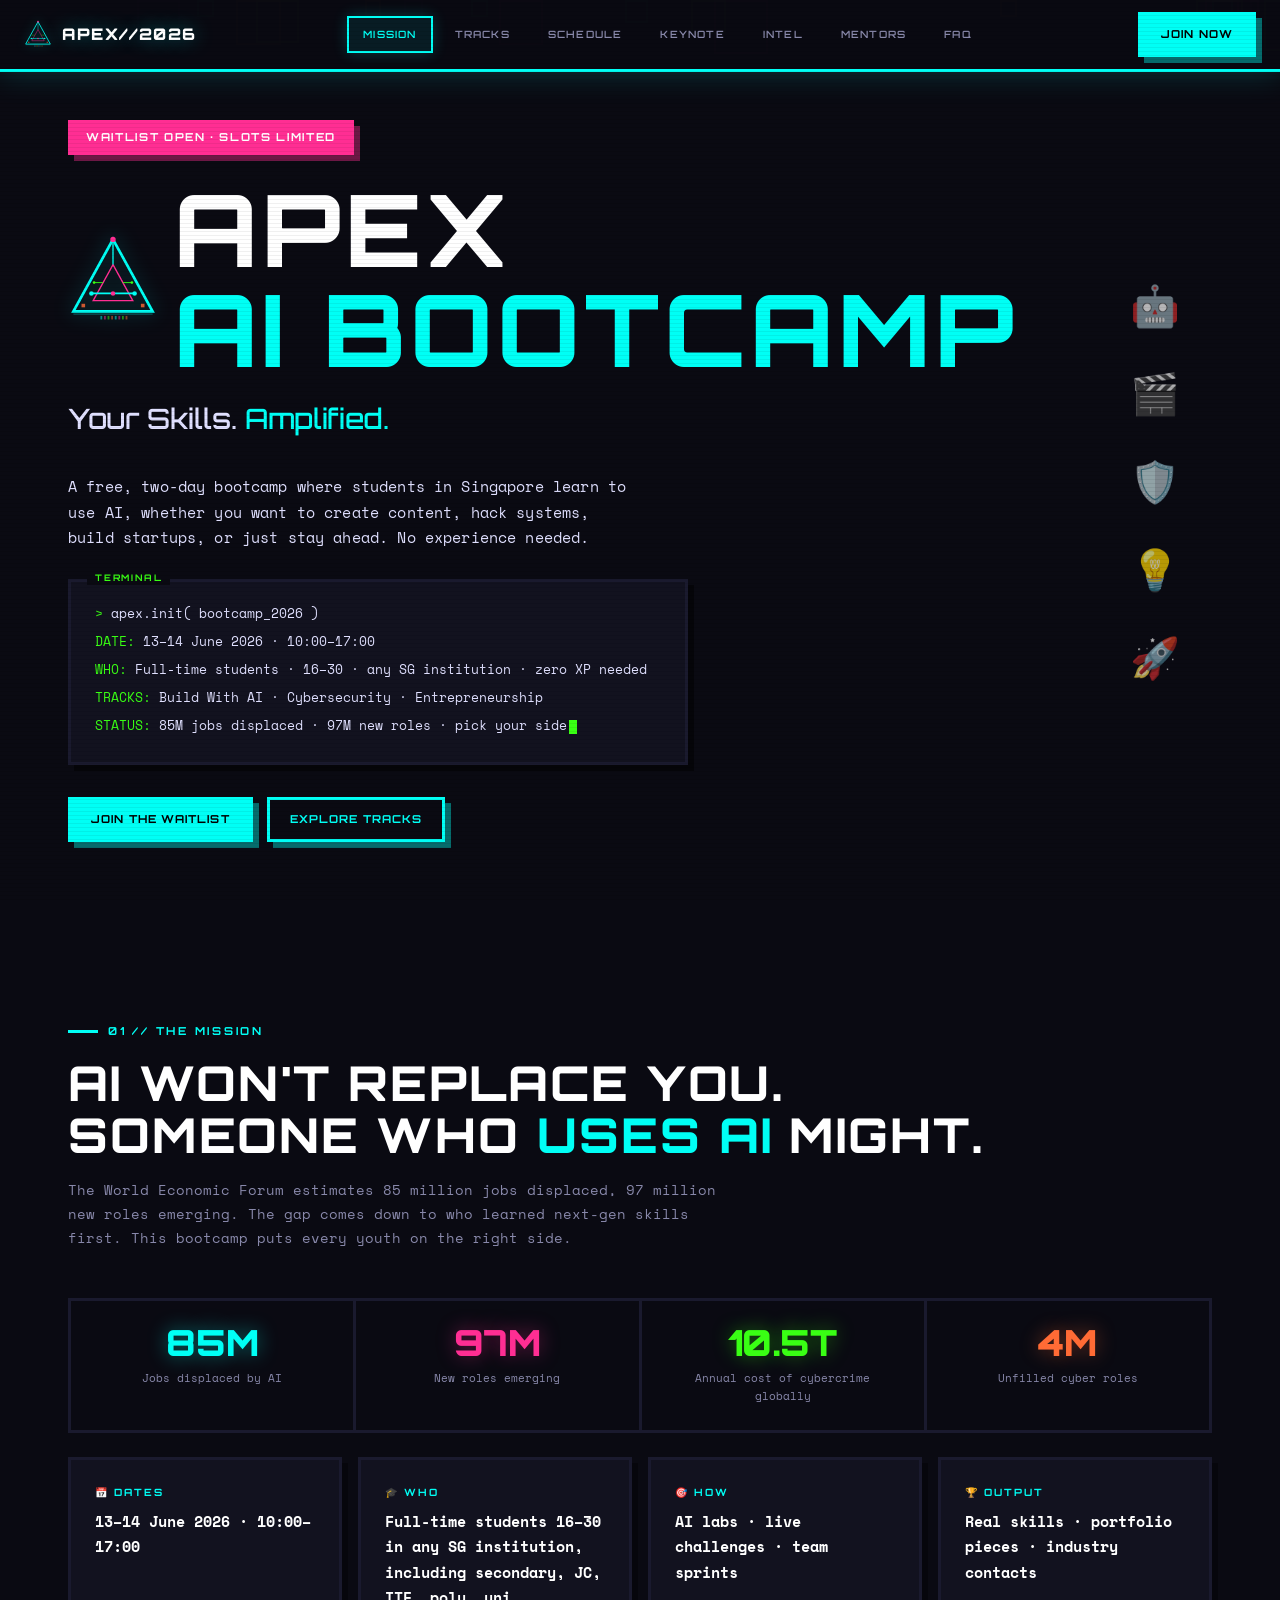
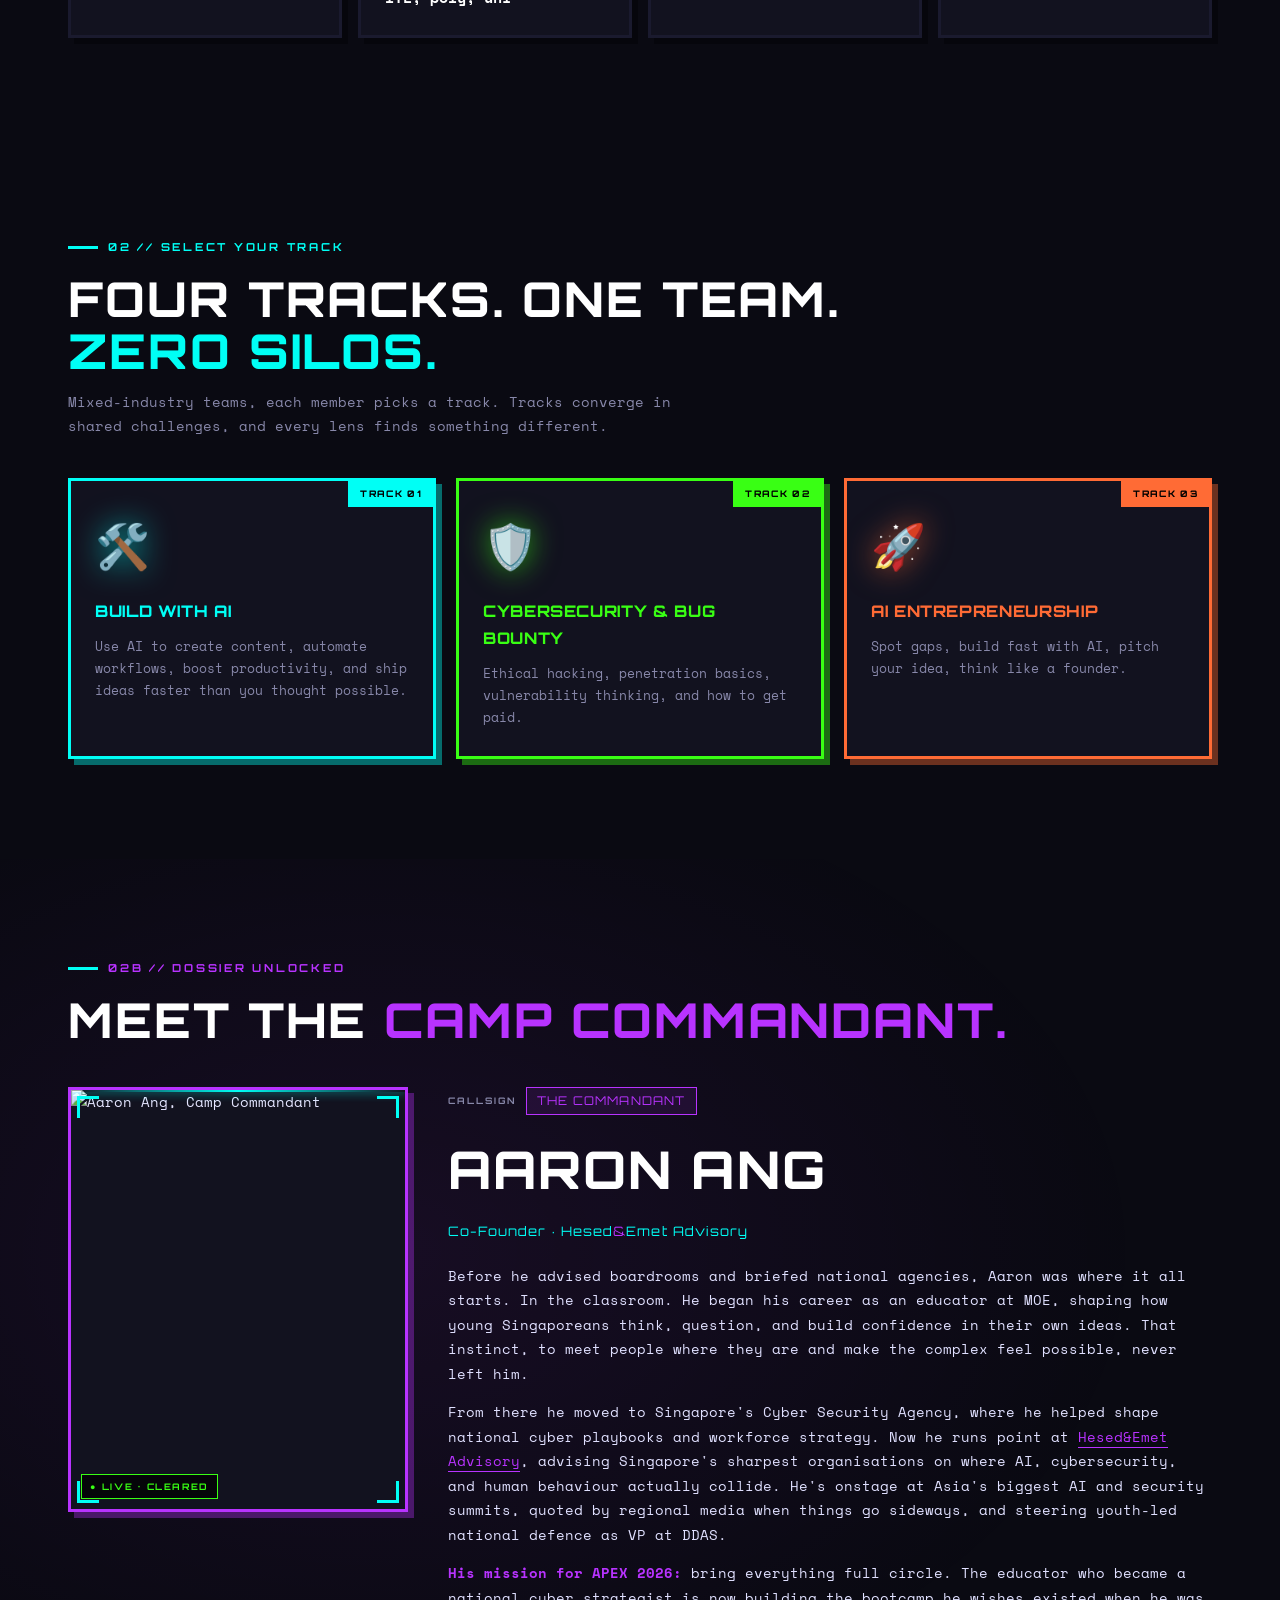
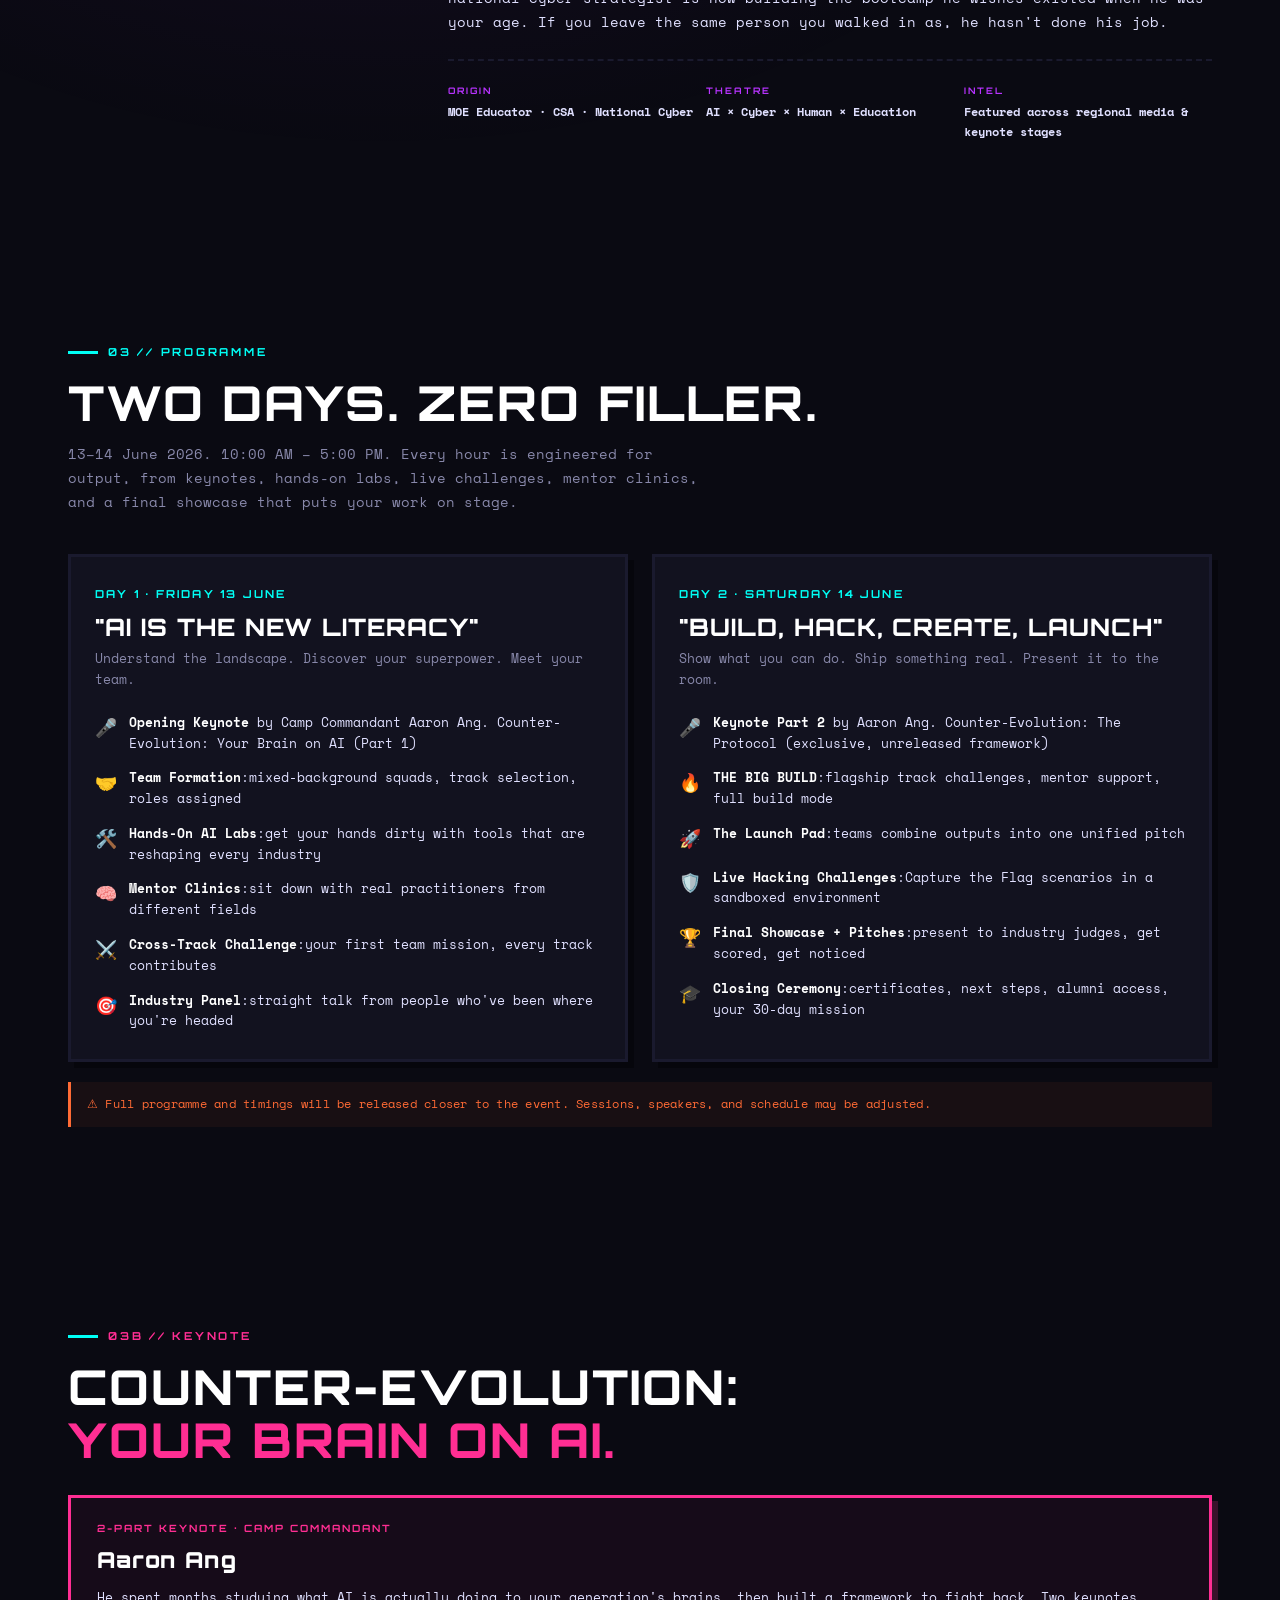
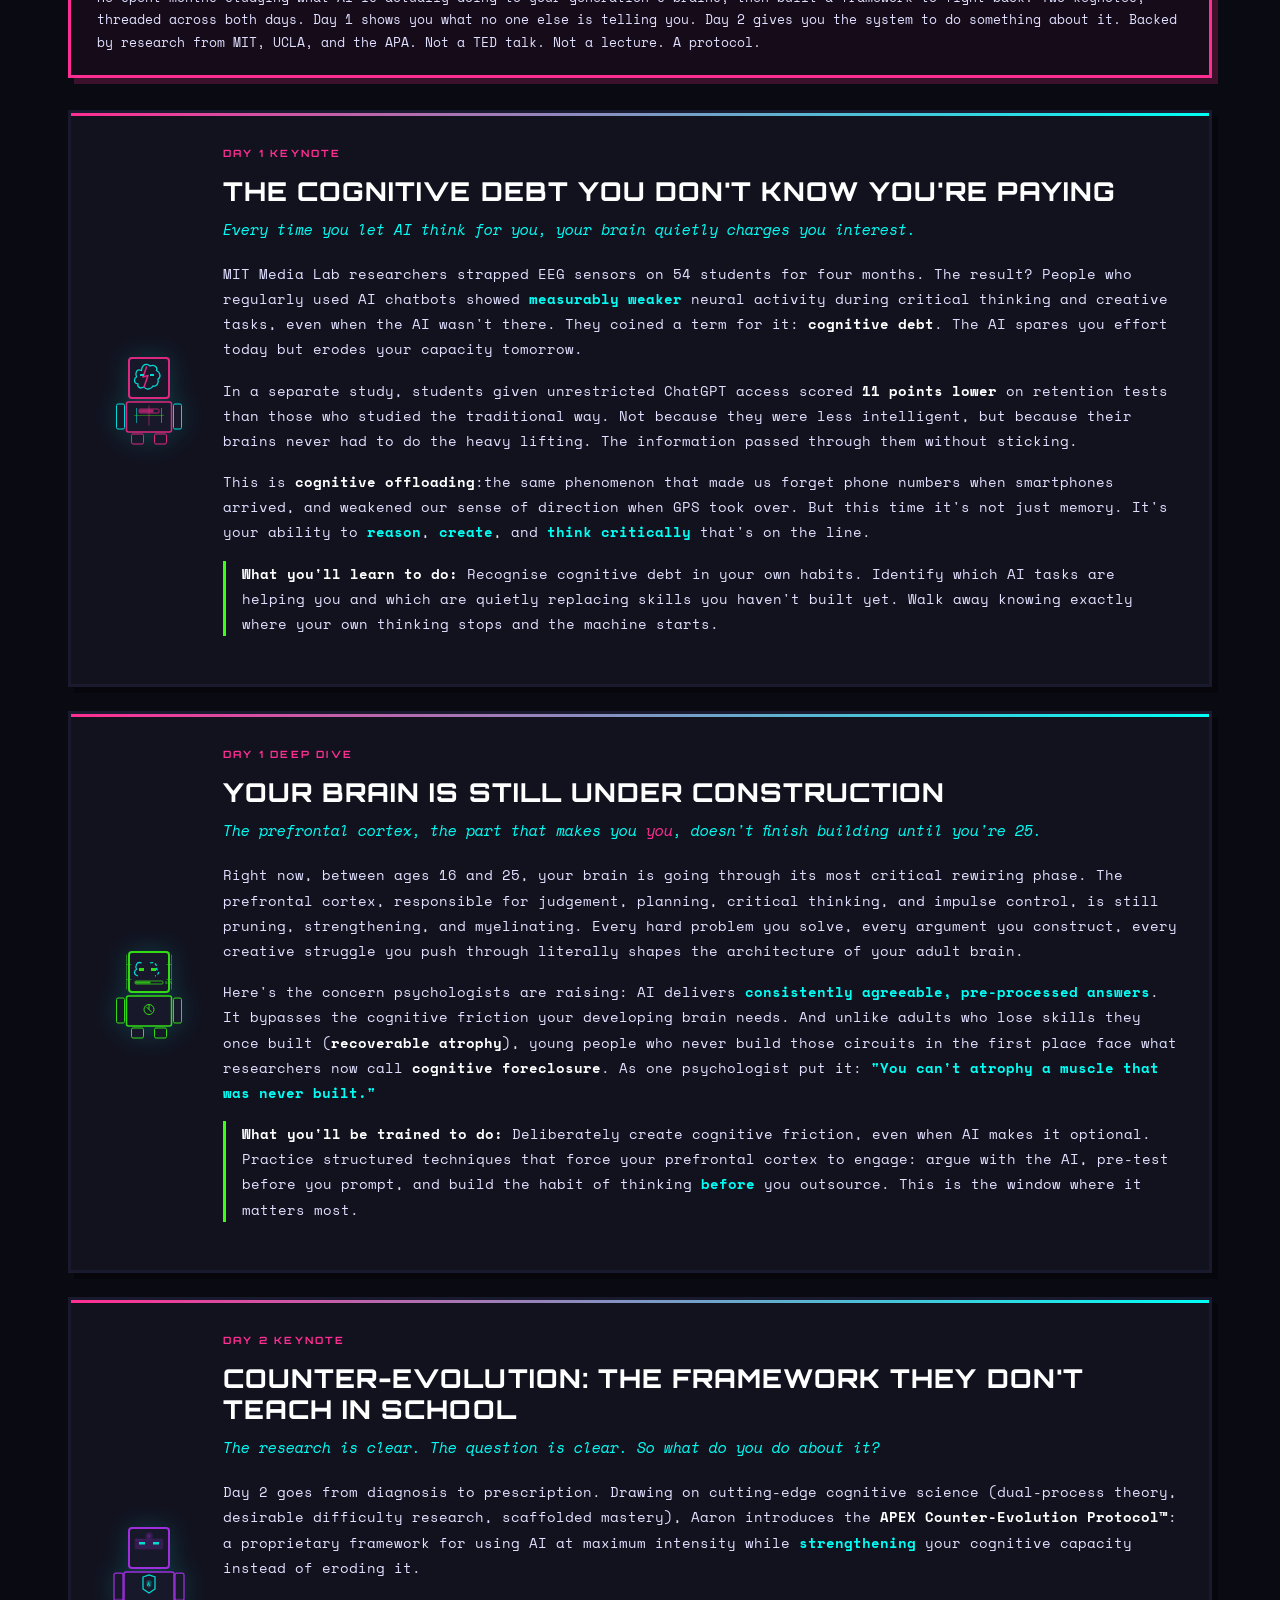
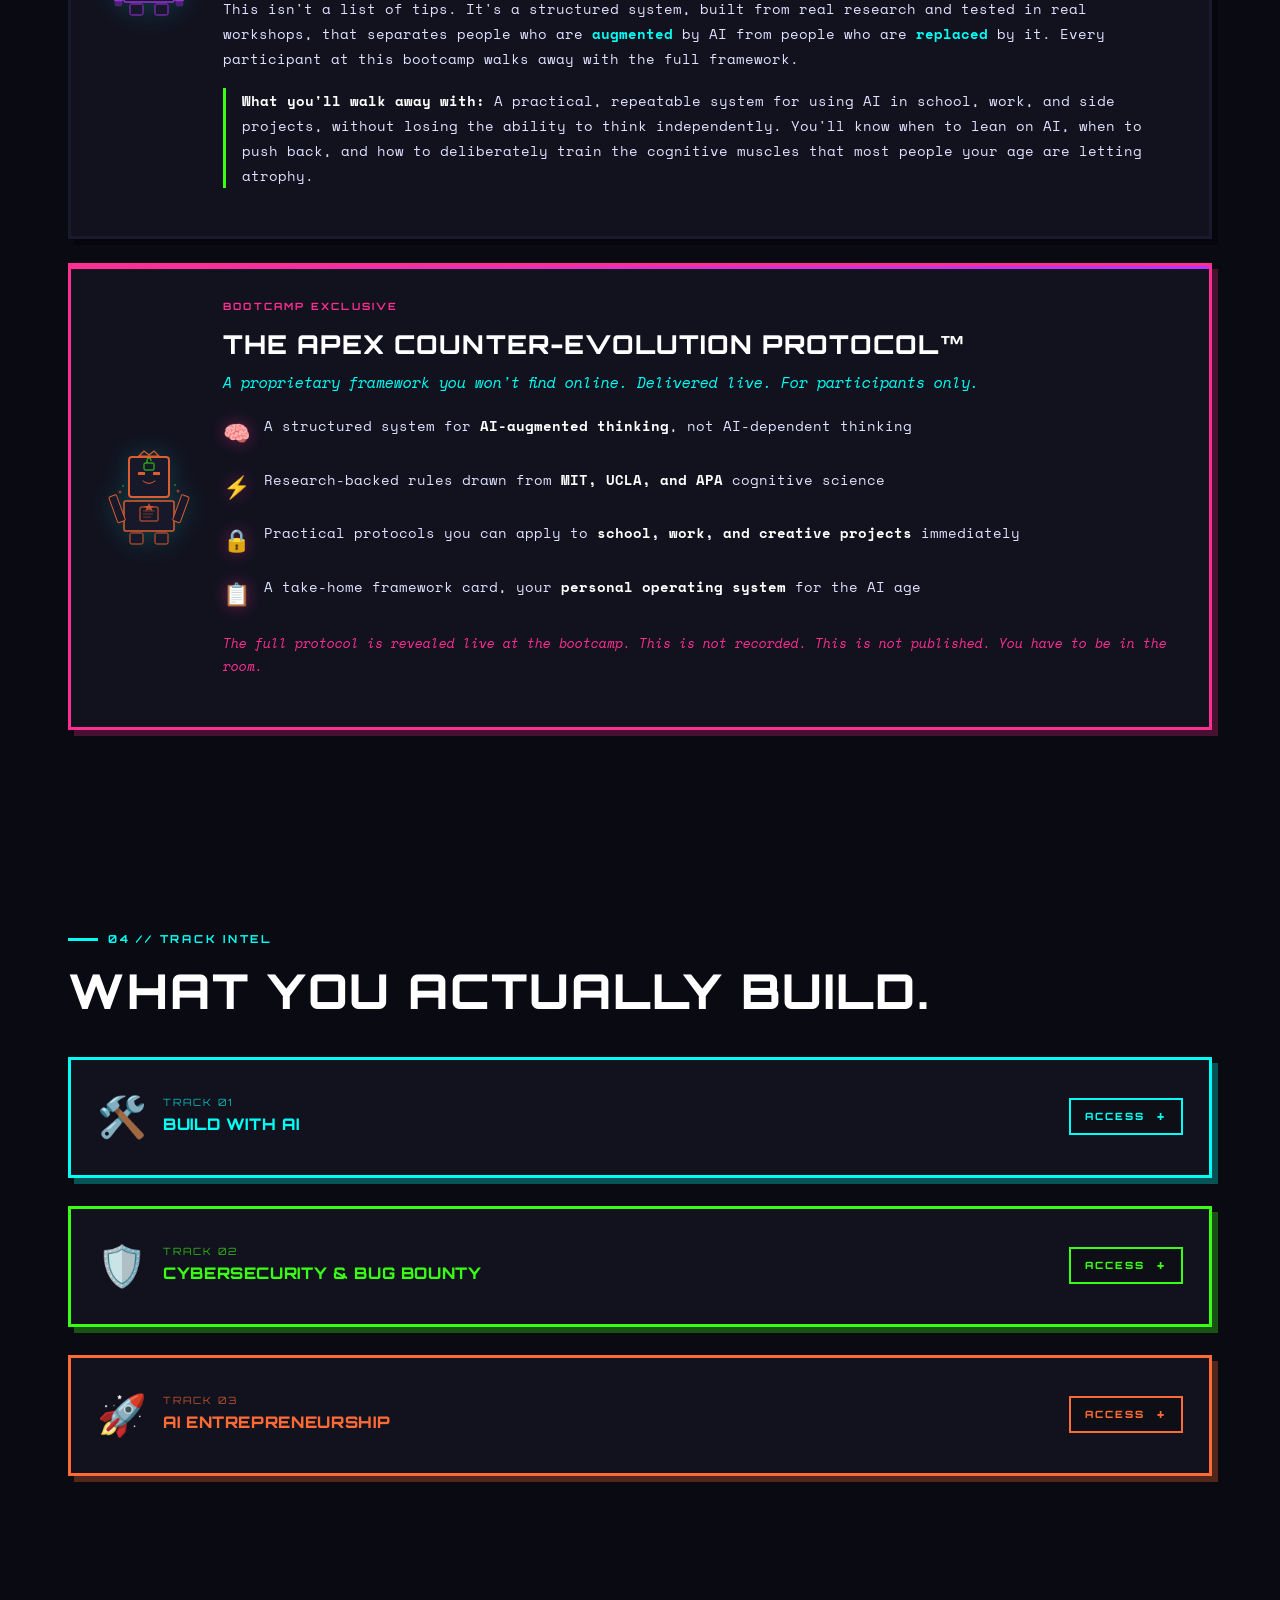
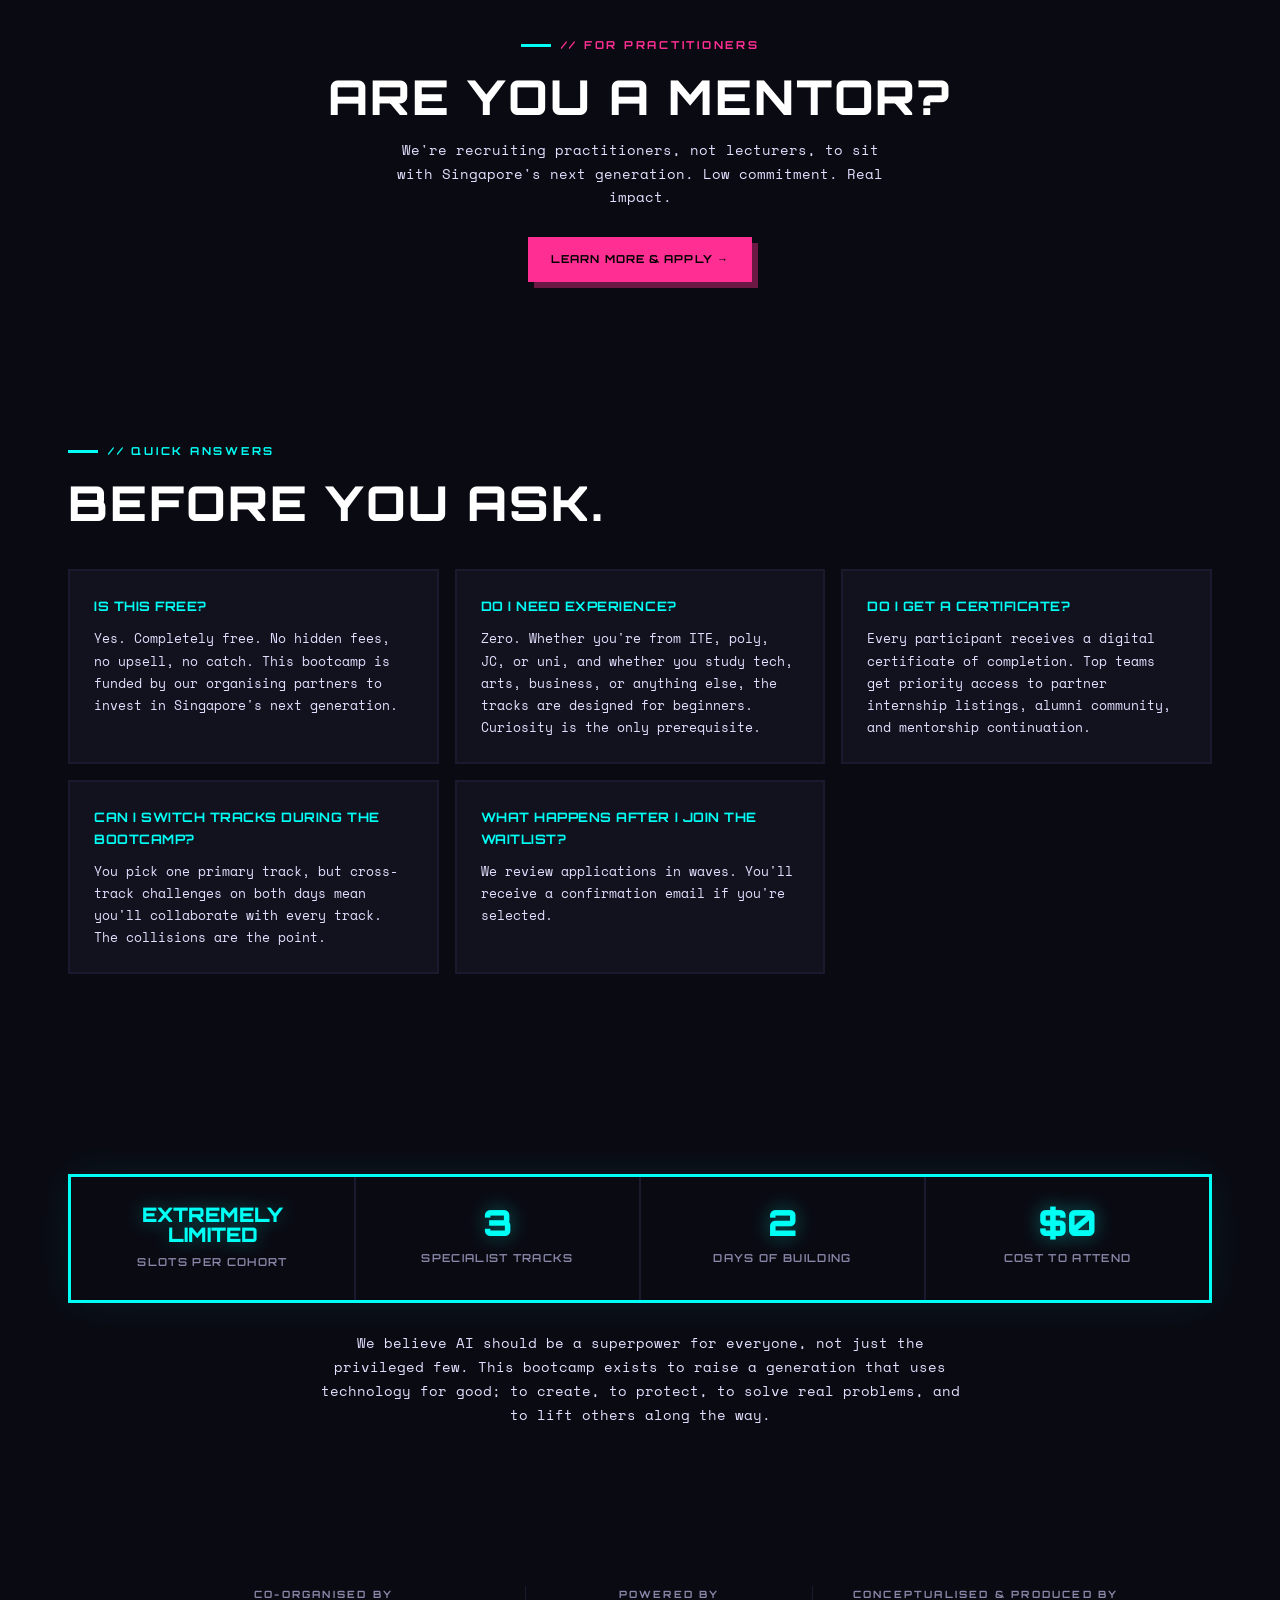
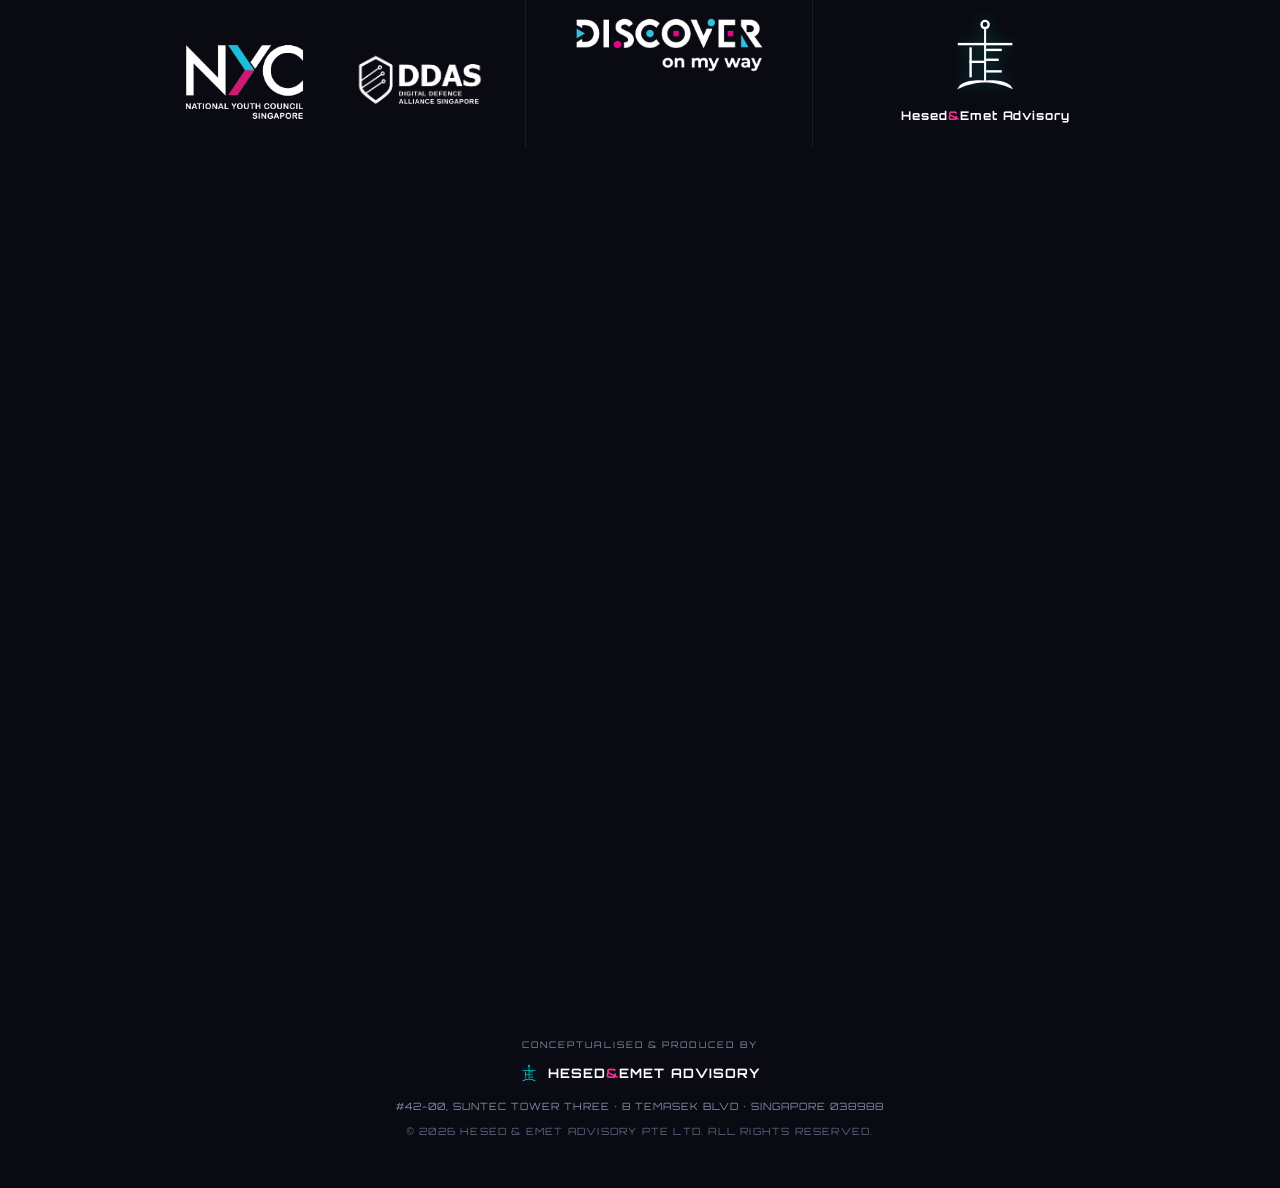
==== index.html @ 1eecfc10 "Resize NYC logo for new square aspect ratio (120px height, own class)" ====
<!DOCTYPE html>
<html lang="en">
<head>
<meta charset="UTF-8"/>
<meta name="viewport" content="width=device-width,initial-scale=1.0"/>
<title>APEX AI Bootcamp 2026 | Free AI, Cybersecurity &amp; Entrepreneurship Bootcamp for Students in Singapore</title>
<meta name="description" content="Free two-day AI bootcamp for full-time students aged 16–30 in Singapore. Three hands-on tracks: Build With AI, Cybersecurity &amp; Bug Bounty, and AI Entrepreneurship. 13–14 June 2026 at Suntec City. No experience needed."/>
<meta name="keywords" content="AI bootcamp Singapore, free tech workshop Singapore 2026, cybersecurity bootcamp students, build with AI course Singapore, AI workshop polytechnic JC ITE university, bug bounty training youth, AI entrepreneurship bootcamp, AI productivity tools students, APEX 2026"/>
<meta property="og:type" content="website"/>
<meta property="og:title" content="APEX AI Bootcamp 2026 | Your Skills. Amplified."/>
<meta property="og:description" content="Free 2-day AI bootcamp for students in Singapore. Three tracks: Build With AI, Cybersecurity &amp; Bug Bounty, AI Entrepreneurship. 13–14 June 2026. Zero experience needed."/>
<meta property="og:url" content="https://apex.github.io/"/>
<meta property="og:site_name" content="APEX AI Bootcamp 2026"/>
<meta property="og:locale" content="en_SG"/>
<meta name="twitter:card" content="summary_large_image"/>
<meta name="twitter:title" content="APEX AI Bootcamp 2026 | Your Skills. Amplified."/>
<meta name="twitter:description" content="Free 2-day AI bootcamp for students in Singapore. Build With AI · Cybersecurity · Entrepreneurship. 13–14 Jun 2026."/>
<meta name="robots" content="index, follow"/>
<link rel="canonical" href="https://apex.github.io/"/>
<script type="application/ld+json">
{
  "@context": "https://schema.org",
  "@type": "EducationEvent",
  "name": "APEX AI Bootcamp 2026",
  "description": "A free two-day AI bootcamp for full-time students aged 16–30 in any Singapore institution. Three hands-on tracks: Build With AI, Cybersecurity & Bug Bounty, and AI Entrepreneurship.",
  "startDate": "2026-06-13T10:00:00+08:00",
  "endDate": "2026-06-14T17:00:00+08:00",
  "eventAttendanceMode": "https://schema.org/OfflineEventAttendanceMode",
  "eventStatus": "https://schema.org/EventScheduled",
  "location": {
    "@type": "Place",
    "name": "Suntec City",
    "address": {
      "@type": "PostalAddress",
      "streetAddress": "#42-00, Suntec Tower Three, 8 Temasek Blvd",
      "addressLocality": "Singapore",
      "postalCode": "038988",
      "addressCountry": "SG"
    }
  },
  "organizer": {
    "@type": "Organization",
    "name": "Digital Defence Alliance Singapore (DDAS)"
  },
  "sponsor": [
    {"@type": "Organization", "name": "Hesed & Emet Advisory Pte Ltd", "url": "https://www.hesedemet.asia"},
    {"@type": "Organization", "name": "National Youth Council"},
    {"@type": "Organization", "name": "Discover On My Way"}
  ],
  "audience": {
    "@type": "EducationalAudience",
    "educationalRole": "student",
    "audienceType": "Full-time students aged 16–30 in Singapore"
  },
  "isAccessibleForFree": true,
  "inLanguage": "en",
  "typicalAgeRange": "16-30",
  "maximumAttendeeCapacity": 80,
  "offers": {
    "@type": "Offer",
    "price": "0",
    "priceCurrency": "SGD",
    "availability": "https://schema.org/LimitedAvailability",
    "url": "https://apex.github.io/waitlist.html"
  }
}
</script>
<link rel="icon" type="image/svg+xml" href="apex-logo.svg"/>
<link rel="stylesheet" href="styles.css?v=6"/>
</head>
<body>
<div class="bg-blocks"></div>

<nav class="hud-nav">
  <div class="logo">
    <a href="#hero" class="event-link" aria-label="Back to top"><img src="apex-logo.svg" alt="" class="apex-nav-logo"/>APEX//2026</a>
  </div>
  <div class="nav-links">
    <a href="#mission">Mission</a>
    <a href="#tracks">Tracks</a>
    <a href="#schedule">Schedule</a>
    <a href="#keynote">Keynote</a>
    <a href="#deep">Intel</a>
    <a href="mentors.html">Mentors</a>
    <a href="#faq">FAQ</a>
  </div>
  <a href="waitlist.html" class="hud-btn">Join Now</a>
</nav>

<section id="hero">
  <div class="wrap">
    <div class="hero-badge reveal">Waitlist Open · Slots Limited</div>
    <div class="hero-title reveal">
      <img src="apex-logo.svg" alt="APEX 2026 Logo" class="hero-logo"/>
      <h1>
        APEX<br/><span class="neon">AI Bootcamp</span>
      </h1>
    </div>
    <p class="sub reveal">Your Skills. <em>Amplified.</em></p>
    <p class="hero-plain reveal">A free, two-day bootcamp where students in Singapore learn to use AI, whether you want to create content, hack systems, build startups, or just stay ahead. No experience needed.</p>
    <div class="console reveal">
      <div class="ln"><span class="p">&gt;</span> <span class="v">apex.init( bootcamp_2026 )</span></div>
      <div class="ln"><span class="p">DATE:</span> <span class="v">13–14 June 2026 · 10:00–17:00</span></div>
      <div class="ln"><span class="p">WHO:</span> <span class="v">Full-time students · 16–30 · any SG institution · zero XP needed</span></div>
      <div class="ln"><span class="p">TRACKS:</span> <span class="v">Build With AI · Cybersecurity · Entrepreneurship</span></div>
      <div class="ln"><span class="p">STATUS:</span> <span class="v">85M jobs displaced · 97M new roles · pick your side<span class="cursor"></span></span></div>
    </div>
    <div class="cta-row reveal">
      <a href="waitlist.html" class="hud-btn">Join The Waitlist</a>
      <a href="#tracks" class="hud-btn outline">Explore Tracks</a>
    </div>
    <div class="emoji-float">
      <span>🤖</span><span>🎬</span><span>🛡️</span><span>💡</span><span>🚀</span>
    </div>
  </div>
</section>

<section id="mission" class="zone">
  <div class="wrap">
    <div class="zone-label reveal">01 // The Mission</div>
    <h2 class="reveal">AI won't replace you.<br/>Someone who <em>uses AI</em> might.</h2>
    <p class="reveal" style="max-width:680px;margin-top:16px;">The World Economic Forum estimates 85 million jobs displaced, 97 million new roles emerging. The gap comes down to who learned next-gen skills first. This bootcamp puts every youth on the right side.</p>
    <div class="stats-bar reveal">
      <div class="st"><div class="num cy" data-count="85" data-suffix="M">0</div><div class="lbl">Jobs displaced by AI</div></div>
      <div class="st"><div class="num pk" data-count="97" data-suffix="M">0</div><div class="lbl">New roles emerging</div></div>
      <div class="st"><div class="num gn" data-count="10" data-suffix=".5T">0</div><div class="lbl">Annual cost of cybercrime globally</div></div>
      <div class="st"><div class="num or" data-count="4" data-suffix="M">0</div><div class="lbl">Unfilled cyber roles</div></div>
    </div>
    <div class="info-blocks reveal">
      <div class="ib"><div class="k">📅 Dates</div><div class="val">13–14 June 2026 · 10:00–17:00</div></div>
      <div class="ib"><div class="k">🎓 Who</div><div class="val">Full-time students 16–30 in any SG institution, including secondary, JC, ITE, poly, uni</div></div>
      <div class="ib"><div class="k">🎯 How</div><div class="val">AI labs · live challenges · team sprints</div></div>
      <div class="ib"><div class="k">🏆 Output</div><div class="val">Real skills · portfolio pieces · industry contacts</div></div>
    </div>
  </div>
</section>

<section id="tracks" class="zone">
  <div class="wrap">
    <div class="zone-label reveal">02 // Select Your Track</div>
    <h2 class="reveal">Four Tracks. One Team.<br/><em>Zero Silos.</em></h2>
    <p class="reveal" style="max-width:620px;margin-top:12px;">Mixed-industry teams, each member picks a track. Tracks converge in shared challenges, and every lens finds something different.</p>
    <div class="track-grid">
      <div class="track-card t1 reveal"><span class="badge">TRACK 01</span><span class="ico">🛠️</span><h3>Build With AI</h3><p>Use AI to create content, automate workflows, boost productivity, and ship ideas faster than you thought possible.</p></div>
      <div class="track-card t3 reveal"><span class="badge">TRACK 02</span><span class="ico">🛡️</span><h3>Cybersecurity &amp; Bug Bounty</h3><p>Ethical hacking, penetration basics, vulnerability thinking, and how to get paid.</p></div>
      <div class="track-card t4 reveal"><span class="badge">TRACK 03</span><span class="ico">🚀</span><h3>AI Entrepreneurship</h3><p>Spot gaps, build fast with AI, pitch your idea, think like a founder.</p></div>
    </div>
  </div>
</section>

<section id="commandant" class="zone">
  <div class="wrap">
    <div class="zone-label reveal" style="color:var(--pr)">02B // Dossier Unlocked</div>
    <h2 class="reveal">Meet The <em style="color:var(--pr)">Camp Commandant.</em></h2>
    <div class="dossier reveal">
      <div class="dossier-photo">
        <div class="photo-frame">
          <img src="https://www.hesedemet.asia/aaron.jpg" alt="Aaron Ang, Camp Commandant" loading="lazy"/>
          <div class="photo-hud">
            <span class="corner tl"></span><span class="corner tr"></span>
            <span class="corner bl"></span><span class="corner br"></span>
            <span class="scan-line"></span>
            <span class="status">● LIVE · CLEARED</span>
          </div>
        </div>
      </div>
      <div class="dossier-info">
        <div class="callsign">
          <span class="lbl">Callsign</span>
          <span class="val">The Commandant</span>
        </div>
        <h3 class="name">Aaron Ang</h3>
        <div class="role">Co-Founder · Hesed<span style="color:var(--pr)">&amp;</span>Emet Advisory</div>
        <div class="bio">
          <p>Before he advised boardrooms and briefed national agencies, Aaron was where it all starts. In the classroom. He began his career as an educator at MOE, shaping how young Singaporeans think, question, and build confidence in their own ideas. That instinct, to meet people where they are and make the complex feel possible, never left him.</p>
          <p>From there he moved to Singapore's Cyber Security Agency, where he helped shape national cyber playbooks and workforce strategy. Now he runs point at <a href="https://www.hesedemet.asia" target="_blank" rel="noopener">Hesed<span style="color:var(--pr)">&amp;</span>Emet Advisory</a>, advising Singapore's sharpest organisations on where AI, cybersecurity, and human behaviour actually collide. He's onstage at Asia's biggest AI and security summits, quoted by regional media when things go sideways, and steering youth-led national defence as VP at DDAS.</p>
          <p><em>His mission for APEX 2026:</em> bring everything full circle. The educator who became a national cyber strategist is now building the bootcamp he wishes existed when he was your age. If you leave the same person you walked in as, he hasn't done his job.</p>
        </div>
        <div class="traits">
          <span class="tr"><span class="k">Origin</span><span class="v">MOE Educator · CSA · National Cyber</span></span>
          <span class="tr"><span class="k">Theatre</span><span class="v">AI × Cyber × Human × Education</span></span>
          <span class="tr"><span class="k">Intel</span><span class="v">Featured across regional media &amp; keynote stages</span></span>
        </div>
      </div>
    </div>
  </div>
</section>

<section id="schedule" class="zone">
  <div class="wrap">
    <div class="zone-label reveal">03 // Programme</div>
    <h2 class="reveal">Two Days. Zero Filler.</h2>
    <p class="reveal" style="max-width:640px;margin-top:12px;">13–14 June 2026. 10:00 AM – 5:00 PM. Every hour is engineered for output, from keynotes, hands-on labs, live challenges, mentor clinics, and a final showcase that puts your work on stage.</p>

    <div class="prog-days">
      <div class="prog-day reveal">
        <div class="prog-day-label">Day 1 · Friday 13 June</div>
        <h3 class="prog-day-theme">"AI Is the New Literacy"</h3>
        <p class="prog-day-sub">Understand the landscape. Discover your superpower. Meet your team.</p>
        <div class="prog-highlights">
          <div class="prog-hl"><span class="hl-icon">🎤</span><span class="hl-text"><strong>Opening Keynote</strong> by Camp Commandant Aaron Ang. Counter-Evolution: Your Brain on AI (Part 1)</span></div>
          <div class="prog-hl"><span class="hl-icon">🤝</span><span class="hl-text"><strong>Team Formation</strong>:mixed-background squads, track selection, roles assigned</span></div>
          <div class="prog-hl"><span class="hl-icon">🛠️</span><span class="hl-text"><strong>Hands-On AI Labs</strong>:get your hands dirty with tools that are reshaping every industry</span></div>
          <div class="prog-hl"><span class="hl-icon">🧠</span><span class="hl-text"><strong>Mentor Clinics</strong>:sit down with real practitioners from different fields</span></div>
          <div class="prog-hl"><span class="hl-icon">⚔️</span><span class="hl-text"><strong>Cross-Track Challenge</strong>:your first team mission, every track contributes</span></div>
          <div class="prog-hl"><span class="hl-icon">🎯</span><span class="hl-text"><strong>Industry Panel</strong>:straight talk from people who've been where you're headed</span></div>
        </div>
      </div>

      <div class="prog-day reveal">
        <div class="prog-day-label">Day 2 · Saturday 14 June</div>
        <h3 class="prog-day-theme">"Build, Hack, Create, Launch"</h3>
        <p class="prog-day-sub">Show what you can do. Ship something real. Present it to the room.</p>
        <div class="prog-highlights">
          <div class="prog-hl"><span class="hl-icon">🎤</span><span class="hl-text"><strong>Keynote Part 2</strong> by Aaron Ang. Counter-Evolution: The Protocol (exclusive, unreleased framework)</span></div>
          <div class="prog-hl"><span class="hl-icon">🔥</span><span class="hl-text"><strong>THE BIG BUILD</strong>:flagship track challenges, mentor support, full build mode</span></div>
          <div class="prog-hl"><span class="hl-icon">🚀</span><span class="hl-text"><strong>The Launch Pad</strong>:teams combine outputs into one unified pitch</span></div>
          <div class="prog-hl"><span class="hl-icon">🛡️</span><span class="hl-text"><strong>Live Hacking Challenges</strong>:Capture the Flag scenarios in a sandboxed environment</span></div>
          <div class="prog-hl"><span class="hl-icon">🏆</span><span class="hl-text"><strong>Final Showcase + Pitches</strong>:present to industry judges, get scored, get noticed</span></div>
          <div class="prog-hl"><span class="hl-icon">🎓</span><span class="hl-text"><strong>Closing Ceremony</strong>:certificates, next steps, alumni access, your 30-day mission</span></div>
        </div>
      </div>
    </div>

    <div class="sched-note reveal">⚠ Full programme and timings will be released closer to the event. Sessions, speakers, and schedule may be adjusted.</div>
  </div>
</section>

<section id="keynote" class="zone">
  <div class="wrap">
    <div class="zone-label reveal" style="color:var(--pk)">03B // Keynote</div>
    <h2 class="reveal">Counter-Evolution:<br/><em style="color:var(--pk)">Your Brain on AI.</em></h2>

    <div class="keynote-speaker reveal">
      <div class="kn-speaker-info">
        <div class="kn-speaker-role">2-Part Keynote · Camp Commandant</div>
        <div class="kn-speaker-name">Aaron Ang</div>
        <p class="kn-speaker-bio">He spent months studying what AI is actually doing to your generation's brains, then built a framework to fight back. Two keynotes, threaded across both days. Day 1 shows you what no one else is telling you. Day 2 gives you the system to do something about it. Backed by research from MIT, UCLA, and the APA. Not a TED talk. Not a lecture. A protocol.</p>
      </div>
    </div>

    <div class="keynote-grid">

      <div class="keynote-card reveal">
        <img src="kn-avatar-1.svg" alt="" class="kn-card-avatar" aria-hidden="true"/>
        <div class="kn-card-content">
        <div class="kn-day">Day 1 Keynote</div>
        <h3>The Cognitive Debt You Don't Know You're Paying</h3>
        <p class="kn-hook">Every time you let AI think for you, your brain quietly charges you interest.</p>
        <div class="kn-body">
          <p>MIT Media Lab researchers strapped EEG sensors on 54 students for four months. The result? People who regularly used AI chatbots showed <em>measurably weaker</em> neural activity during critical thinking and creative tasks, even when the AI wasn't there. They coined a term for it: <strong>cognitive debt</strong>. The AI spares you effort today but erodes your capacity tomorrow.</p>
          <p>In a separate study, students given unrestricted ChatGPT access scored <strong>11 points lower</strong> on retention tests than those who studied the traditional way. Not because they were less intelligent, but because their brains never had to do the heavy lifting. The information passed through them without sticking.</p>
          <p>This is <strong>cognitive offloading</strong>:the same phenomenon that made us forget phone numbers when smartphones arrived, and weakened our sense of direction when GPS took over. But this time it's not just memory. It's your ability to <em>reason</em>, <em>create</em>, and <em>think critically</em> that's on the line.</p>
          <p class="kn-counter"><strong>What you'll learn to do:</strong> Recognise cognitive debt in your own habits. Identify which AI tasks are helping you and which are quietly replacing skills you haven't built yet. Walk away knowing exactly where your own thinking stops and the machine starts.</p>
        </div>
        </div>
      </div>

      <div class="keynote-card reveal">
        <img src="kn-avatar-2.svg" alt="" class="kn-card-avatar" aria-hidden="true"/>
        <div class="kn-card-content">
        <div class="kn-day">Day 1 Deep Dive</div>
        <h3>Your Brain Is Still Under Construction</h3>
        <p class="kn-hook">The prefrontal cortex, the part that makes you <em>you</em>, doesn't finish building until you're 25.</p>
        <div class="kn-body">
          <p>Right now, between ages 16 and 25, your brain is going through its most critical rewiring phase. The prefrontal cortex, responsible for judgement, planning, critical thinking, and impulse control, is still pruning, strengthening, and myelinating. Every hard problem you solve, every argument you construct, every creative struggle you push through literally shapes the architecture of your adult brain.</p>
          <p>Here's the concern psychologists are raising: AI delivers <em>consistently agreeable, pre-processed answers</em>. It bypasses the cognitive friction your developing brain needs. And unlike adults who lose skills they once built (<strong>recoverable atrophy</strong>), young people who never build those circuits in the first place face what researchers now call <strong>cognitive foreclosure</strong>. As one psychologist put it: <em>"You can't atrophy a muscle that was never built."</em></p>
          <p class="kn-counter"><strong>What you'll be trained to do:</strong> Deliberately create cognitive friction, even when AI makes it optional. Practice structured techniques that force your prefrontal cortex to engage: argue with the AI, pre-test before you prompt, and build the habit of thinking <em>before</em> you outsource. This is the window where it matters most.</p>
        </div>
        </div>
      </div>

      <div class="keynote-card reveal">
        <img src="kn-avatar-3.svg" alt="" class="kn-card-avatar" aria-hidden="true"/>
        <div class="kn-card-content">
        <div class="kn-day">Day 2 Keynote</div>
        <h3>Counter-Evolution: The Framework They Don't Teach in School</h3>
        <p class="kn-hook">The research is clear. The question is clear. So what do you do about it?</p>
        <div class="kn-body">
          <p>Day 2 goes from diagnosis to prescription. Drawing on cutting-edge cognitive science (dual-process theory, desirable difficulty research, scaffolded mastery), Aaron introduces the <strong>APEX Counter-Evolution Protocol™</strong>: a proprietary framework for using AI at maximum intensity while <em>strengthening</em> your cognitive capacity instead of eroding it.</p>
          <p>This isn't a list of tips. It's a structured system, built from real research and tested in real workshops, that separates people who are <em>augmented</em> by AI from people who are <em>replaced</em> by it. Every participant at this bootcamp walks away with the full framework.</p>
          <p class="kn-counter"><strong>What you'll walk away with:</strong> A practical, repeatable system for using AI in school, work, and side projects, without losing the ability to think independently. You'll know when to lean on AI, when to push back, and how to deliberately train the cognitive muscles that most people your age are letting atrophy.</p>
        </div>
        </div>
      </div>

      <div class="keynote-card kn-exclusive reveal">
        <img src="kn-avatar-4.svg" alt="" class="kn-card-avatar" aria-hidden="true"/>
        <div class="kn-card-content">
        <div class="kn-day">Bootcamp Exclusive</div>
        <h3>The APEX Counter-Evolution Protocol™</h3>
        <p class="kn-hook">A proprietary framework you won't find online. Delivered live. For participants only.</p>
        <div class="kn-body">
          <div class="protocol-tease">
            <div class="pt-item"><span class="pt-icon">🧠</span><span class="pt-text">A structured system for <strong>AI-augmented thinking</strong>, not AI-dependent thinking</span></div>
            <div class="pt-item"><span class="pt-icon">⚡</span><span class="pt-text">Research-backed rules drawn from <strong>MIT, UCLA, and APA</strong> cognitive science</span></div>
            <div class="pt-item"><span class="pt-icon">🔒</span><span class="pt-text">Practical protocols you can apply to <strong>school, work, and creative projects</strong> immediately</span></div>
            <div class="pt-item"><span class="pt-icon">📋</span><span class="pt-text">A take-home framework card, your <strong>personal operating system</strong> for the AI age</span></div>
          </div>
          <p style="margin-top:20px;color:var(--pk);font-size:13px;font-style:italic;">The full protocol is revealed live at the bootcamp. This is not recorded. This is not published. You have to be in the room.</p>
        </div>
        </div>
      </div>

    </div>
  </div>
</section>

<section id="deep" class="zone">
  <div class="wrap">
    <div class="zone-label reveal">04 // Track Intel</div>
    <h2 class="reveal">What You Actually Build.</h2>
    <div class="deep-stack">

      <div class="deep-block t1 reveal" data-expanded="false">
        <button class="db-head" aria-expanded="false" aria-controls="intel-t1" type="button">
          <span class="ico">🛠️</span>
          <div class="db-head-text"><div class="tnum">TRACK 01</div><h3>Build With AI</h3></div>
          <span class="db-toggle"><span class="tog-state"></span><span class="tog-icn">+</span></span>
        </button>
        <div class="db-body-wrap" id="intel-t1"><div class="db-body">
          <p class="story">What if you could create a week's worth of content in an afternoon? Automate the boring parts of school or work before lunch? Turn a rough idea into a polished presentation, a video, or a working prototype, all without needing a team or a budget? That's not a hypothetical. That's what people who know how to <em>build with AI</em> are doing right now.</p>
          <p class="story">This track is about getting your hands dirty. You'll use AI to write, design, edit, produce, and ship things that used to take entire teams. Content that looks studio-grade. Workflows that save hours. Productivity hacks that make you the most useful person on any project. Whether you're in the arts, business, tech, or anything else, this track gives you the AI toolkit to make your work <em>unfairly good</em>.</p>
          <div class="paths-line"><em>Where This Leads</em>AI-Powered Creator · Prompt Engineer · Automation Specialist · Content Strategist · AI Product Manager · Productivity Consultant · and any role where output quality matters</div>
        </div></div>
      </div>

      <div class="deep-block t3 reveal" data-expanded="false">
        <button class="db-head" aria-expanded="false" aria-controls="intel-t3" type="button">
          <span class="ico">🛡️</span>
          <div class="db-head-text"><div class="tnum">TRACK 02</div><h3>Cybersecurity &amp; Bug Bounty</h3></div>
          <span class="db-toggle"><span class="tog-state"></span><span class="tog-icn">+</span></span>
        </button>
        <div class="db-body-wrap" id="intel-t3"><div class="db-body">
          <p class="story">Every app you use, every message you send, every dollar you move. All of it rests on infrastructure that someone, somewhere, is actively trying to break. That's been true for decades. What's new in 2026: attackers now use AI to automate at scale, and defenders have to run AI of their own just to keep up. Singapore, as a regional financial and tech hub, sits at the front of this arms race.</p>
          <p class="story">But here's the part that surprises most people? Cybersecurity isn't just a career for hackers. It's a way of thinking. The hacker's instinct to ask "what happens if I break this?" transfers to product design, policy, finance, even content. And unlike almost every other high-paying field, ethical hacking lets you prove yourself <em>before</em> you get hired. Bug bounties reward anyone, including students, for finding real flaws in real systems.</p>
          <div class="ctf-grid"><div class="ctf-card"><span class="e">🔐</span><div class="n">The Breach</div><p>Find the entry point.</p></div><div class="ctf-card"><span class="e">📧</span><div class="n">The Phish</div><p>Trace the attack chain.</p></div><div class="ctf-card"><span class="e">📱</span><div class="n">The Takeover</div><p>Recover a hijacked account.</p></div><div class="ctf-card"><span class="e">🏥</span><div class="n">The Data Leak</div><p>Contain and report.</p></div><div class="ctf-card"><span class="e">💸</span><div class="n">The Scam</div><p>Trace and fix.</p></div></div>
          <div class="paths-line"><em>Where This Leads</em>Penetration Tester · Bug Bounty Hunter · Security Analyst · Threat Intelligence · Digital Forensics · Cyber Risk Consultant · AI Security Researcher</div>
        </div></div>
      </div>

      <div class="deep-block t4 reveal" data-expanded="false">
        <button class="db-head" aria-expanded="false" aria-controls="intel-t4" type="button">
          <span class="ico">🚀</span>
          <div class="db-head-text"><div class="tnum">TRACK 03</div><h3>AI Entrepreneurship</h3></div>
          <span class="db-toggle"><span class="tog-state"></span><span class="tog-icn">+</span></span>
        </button>
        <div class="db-body-wrap" id="intel-t4"><div class="db-body">
          <p class="story">The first billion-dollar one-person company is no longer a prediction. It's the explicit goal of a generation of founders using AI to replace what used to require a team. The time between "I have an idea" and "I have a working product" has collapsed from months to an afternoon, for people who know what they're doing.</p>
          <p class="story">That's not hype. It's a structural change. When you can prototype, design, market-test, and iterate on an idea in a weekend, the bottleneck stops being capital or engineering, and starts being <em>taste</em>, <em>judgement</em>, and understanding a real problem deeply. Those are things young people in Singapore, living at the intersection of cultures, industries, and languages, are uniquely positioned to bring.</p>
          <div class="paths-line"><em>Where This Leads</em>Founder · Product Manager · Innovation Lead · No-Code Developer · Venture Analyst · AI Consultant · Social Entrepreneur · Intrapreneur</div>
        </div></div>
      </div>

    </div>
  </div>
</section>

<section id="mentors" class="zone" style="padding:60px 0;">
  <div class="wrap" style="text-align:center;">
    <div class="zone-label reveal" style="color:var(--pk);justify-content:center">// For Practitioners</div>
    <h2 class="reveal" style="margin-bottom:14px;">Are You a Mentor?</h2>
    <p class="reveal" style="max-width:520px;margin:0 auto 28px;color:var(--tx);">We're recruiting practitioners, not lecturers, to sit with Singapore's next generation. Low commitment. Real impact.</p>
    <a href="mentors.html" class="hud-btn pink reveal">Learn More &amp; Apply →</a>
  </div>
</section>

<section id="faq" class="zone">
  <div class="wrap">
    <div class="zone-label reveal">// Quick Answers</div>
    <h2 class="reveal">Before You Ask.</h2>
    <div class="faq-grid">
      <div class="faq-card reveal">
        <h4>Is this free?</h4>
        <p>Yes. Completely free. No hidden fees, no upsell, no catch. This bootcamp is funded by our organising partners to invest in Singapore's next generation.</p>
      </div>
      <div class="faq-card reveal">
        <h4>Do I need experience?</h4>
        <p>Zero. Whether you're from ITE, poly, JC, or uni, and whether you study tech, arts, business, or anything else, the tracks are designed for beginners. Curiosity is the only prerequisite.</p>
      </div>
      <div class="faq-card reveal">
        <h4>Do I get a certificate?</h4>
        <p>Every participant receives a digital certificate of completion. Top teams get priority access to partner internship listings, alumni community, and mentorship continuation.</p>
      </div>
      <div class="faq-card reveal">
        <h4>Can I switch tracks during the bootcamp?</h4>
        <p>You pick one primary track, but cross-track challenges on both days mean you'll collaborate with every track. The collisions are the point.</p>
      </div>
      <div class="faq-card reveal">
        <h4>What happens after I join the waitlist?</h4>
        <p>We review applications in waves. You'll receive a confirmation email if you're selected.</p>
      </div>
    </div>
  </div>
</section>

<section id="proof" class="zone">
  <div class="wrap">
    <div class="proof-strip reveal">
      <div class="proof-item">
        <div class="proof-num" style="font-size:20px;">EXTREMELY<br/>LIMITED</div>
        <div class="proof-lbl">Slots per cohort</div>
      </div>
      <div class="proof-item">
        <div class="proof-num">3</div>
        <div class="proof-lbl">Specialist tracks</div>
      </div>
      <div class="proof-item">
        <div class="proof-num">2</div>
        <div class="proof-lbl">Days of building</div>
      </div>
      <div class="proof-item">
        <div class="proof-num">$0</div>
        <div class="proof-lbl">Cost to attend</div>
      </div>
    </div>
    <div class="proof-backed reveal">
      <p>We believe AI should be a superpower for everyone, not just the privileged few. This bootcamp exists to raise a generation that uses technology for good; to create, to protect, to solve real problems, and to lift others along the way.</p>
    </div>
  </div>
</section>

<section id="organisers" class="zone">
  <div class="wrap">
    <div class="org-strip reveal">
      <div class="org-col">
        <span class="org-role">Co-organised by</span>
        <div class="org-coorg-row">
          <img src="NYC.png" alt="National Youth Council" class="org-img org-img-nyc" />
          <img src="DDAS.png" alt="Digital Defence Alliance Singapore (DDAS)" class="org-img org-img-sq" />
        </div>
      </div>
      <span class="org-vdivider"></span>
      <div class="org-col">
        <span class="org-role">Powered by</span>
        <img src="discover.png" alt="Discover On My Way" class="org-img org-img-wide" />
      </div>
      <span class="org-vdivider"></span>
      <div class="org-col">
        <span class="org-role">Conceptualised &amp; Produced by</span>
        <svg class="org-img org-he-svg" viewBox="0 0 200 220" xmlns="http://www.w3.org/2000/svg" fill="currentColor" aria-hidden="true">
          <path fill-rule="evenodd" d="M100,8 A14,14 0 0,1 100,36 A14,14 0 0,1 100,8 Z M100,15 A7,7 0 0,0 100,29 A7,7 0 0,0 100,15 Z"/>
          <rect x="97" y="29" width="6" height="163"/><rect x="20" y="76" width="160" height="7"/>
          <rect x="54" y="89" width="7" height="88"/><rect x="54" y="128" width="43" height="7"/>
          <rect x="103" y="93" width="46" height="7"/><rect x="103" y="122" width="37" height="7"/><rect x="103" y="156" width="46" height="7"/>
          <path d="M97,186 C80,186 50,183 26,200 L18,212 L34,205 C56,196 82,192 97,192 Z"/>
          <path d="M103,186 C120,186 150,183 174,200 L182,212 L166,205 C144,196 118,192 103,192 Z"/>
        </svg>
        <span class="org-he-name">Hesed<span style="color:var(--pk)">&amp;</span>Emet Advisory</span>
      </div>
    </div>
  </div>
</section>

<section id="closing" class="zone">
  <div class="wrap">
    <div class="zone-label reveal" style="justify-content:center">06 // Waitlist</div>
    <div class="quote reveal">"AI won't replace you.<br/>But <span class="acc">someone who uses AI</span> might."</div>
    <p class="reveal" style="text-align:center;margin:0 auto 16px;">This bootcamp exists so that someone is <em>you</em>.</p>
    <div class="you reveal">YOU.</div>

    <div class="closing-cta reveal">
      <span class="alert-badge">⚠ SLOTS EXTREMELY LIMITED</span>
      <a href="waitlist.html" class="hud-btn pink closing-join">Join The Waitlist →</a>
    </div>
  </div>
</section>

<footer>
  <div class="ln footer-produced">
    <span class="footer-prod-lbl">Conceptualised &amp; Produced by</span>
    <a href="https://www.hesedemet.asia" target="_blank" rel="noopener" class="footer-he">
      <svg class="footer-he-logo" viewBox="0 0 200 220" xmlns="http://www.w3.org/2000/svg" fill="currentColor" aria-hidden="true">
        <path fill-rule="evenodd" d="M100,8 A14,14 0 0,1 100,36 A14,14 0 0,1 100,8 Z M100,15 A7,7 0 0,0 100,29 A7,7 0 0,0 100,15 Z"/>
        <rect x="97" y="29" width="6" height="163"/><rect x="20" y="76" width="160" height="7"/>
        <rect x="54" y="89" width="7" height="88"/><rect x="54" y="128" width="43" height="7"/>
        <rect x="103" y="93" width="46" height="7"/><rect x="103" y="122" width="37" height="7"/><rect x="103" y="156" width="46" height="7"/>
        <path d="M97,186 C80,186 50,183 26,200 L18,212 L34,205 C56,196 82,192 97,192 Z"/>
        <path d="M103,186 C120,186 150,183 174,200 L182,212 L166,205 C144,196 118,192 103,192 Z"/>
      </svg>
      <span class="footer-he-name">Hesed<span style="color:var(--pk)">&amp;</span>Emet Advisory</span>
    </a>
  </div>
  <div class="ln footer-addr">#42-00, Suntec Tower Three · 8 Temasek Blvd · Singapore 038988</div>
  <div class="ln footer-copy">&copy; 2026 Hesed &amp; Emet Advisory Pte Ltd. All rights reserved.</div>
</footer>
<script src="script.js?v=5"></script>
</body>
</html>
---- styles.css ----
/* APEX 2026 — Cyberpunk × Roblox */
@import url('https://fonts.googleapis.com/css2?family=Orbitron:wght@400;700;900&family=Space+Mono:wght@400;700&display=swap');
:root{--bg:#0a0a12;--bg2:#12121f;--bg3:#1a1a2e;--cy:#00fff5;--pk:#ff2e93;--gn:#39ff14;--or:#ff6b35;--pr:#b833ff;--tx:#e0e0ff;--tx2:#8888aa;--bs:6px 6px 0px}
*{box-sizing:border-box;margin:0;padding:0}
html{scroll-behavior:smooth}
body{background:var(--bg);color:var(--tx);font-family:'Space Mono',monospace;font-size:14px;line-height:1.7;overflow-x:hidden}
body::after{content:'';position:fixed;inset:0;background:repeating-linear-gradient(to bottom,transparent 0,transparent 3px,rgba(0,0,0,.15) 3px,rgba(0,0,0,.15) 4px);pointer-events:none;z-index:9998;opacity:.4}
h1,h2,h3,h4{font-family:'Orbitron',sans-serif;font-weight:800;text-transform:uppercase;letter-spacing:.04em;color:#fff}
h1{font-size:clamp(36px,8vw,100px);line-height:1}
h2{font-size:clamp(24px,4vw,48px);line-height:1.1}
h3{font-size:clamp(16px,2vw,22px)}
p{color:var(--tx2)}
em{font-style:normal;color:var(--cy)}
.bg-blocks{position:fixed;inset:0;z-index:0;overflow:hidden;pointer-events:none}
.bg-blocks .b{position:absolute;border:2px solid;opacity:.07;animation:fb 20s linear infinite}
@keyframes fb{0%{transform:translateY(100vh) rotate(0)}100%{transform:translateY(-200px) rotate(360deg)}}
@keyframes pulse{0%,100%{opacity:1}50%{opacity:.3}}
@keyframes glitch{0%,100%{transform:translate(0)}20%{transform:translate(-3px,3px)}40%{transform:translate(3px,-2px)}60%{transform:translate(-2px,-3px)}80%{transform:translate(2px,2px)}}
@keyframes neonFlicker{0%,19%,21%,23%,25%,54%,56%,100%{text-shadow:0 0 10px var(--cy),0 0 40px var(--cy)}20%,24%,55%{text-shadow:none}}
.hud-nav{position:fixed;top:0;left:0;right:0;z-index:100;display:flex;align-items:center;justify-content:space-between;padding:12px 24px;background:rgba(10,10,18,.92);border-bottom:3px solid var(--cy);box-shadow:0 4px 30px rgba(0,255,245,.15)}
.hud-nav .logo{display:flex;align-items:center;font-family:'Orbitron',sans-serif;font-weight:900;letter-spacing:.08em}
.hud-nav .logo .event-link{font-size:16px;color:#fff;letter-spacing:.1em;text-decoration:none;text-shadow:0 0 20px rgba(0,255,245,.4);transition:color .2s,text-shadow .2s;display:flex;align-items:center;gap:10px}
.hud-nav .logo .event-link:hover{color:var(--cy);text-shadow:0 0 30px rgba(0,255,245,.7)}
.apex-nav-logo{height:28px;width:28px;flex-shrink:0;filter:drop-shadow(0 0 6px rgba(0,255,245,.4))}
@media(max-width:640px){.hud-nav .logo .event-link{font-size:14px}}
.hud-nav .nav-links{display:flex;gap:6px}
.hud-nav .nav-links a{font-family:'Orbitron',sans-serif;font-size:10px;font-weight:600;letter-spacing:.12em;text-transform:uppercase;text-decoration:none;color:var(--tx2);padding:8px 14px;border:2px solid transparent;transition:.2s}
.hud-nav .nav-links a:hover,.hud-nav .nav-links a.active{color:var(--cy);border-color:var(--cy);background:rgba(0,255,245,.08);box-shadow:0 0 15px rgba(0,255,245,.2)}
.hud-btn{font-family:'Orbitron',sans-serif;font-size:11px;font-weight:700;letter-spacing:.1em;text-transform:uppercase;text-decoration:none;color:#000;background:var(--cy);padding:10px 20px;border:3px solid var(--cy);box-shadow:var(--bs) rgba(0,255,245,.4);transition:.15s;cursor:pointer;display:inline-block}
.hud-btn:hover{transform:translate(-2px,-2px);box-shadow:8px 8px 0 rgba(0,255,245,.4)}
.hud-btn.outline{background:transparent;color:var(--cy)}
.hud-btn.pink{background:var(--pk);border-color:var(--pk);box-shadow:var(--bs) rgba(255,46,147,.4)}
.hud-btn.green{background:var(--gn);border-color:var(--gn);box-shadow:var(--bs) rgba(57,255,20,.4)}
.wrap{max-width:1200px;margin:0 auto;padding:0 28px;position:relative;z-index:3}
.zone{padding:100px 0;position:relative;z-index:3}
.zone-label{font-family:'Orbitron',sans-serif;font-size:11px;font-weight:700;letter-spacing:.25em;text-transform:uppercase;color:var(--cy);margin-bottom:16px;display:flex;align-items:center;gap:10px}
.zone-label::before{content:'';width:30px;height:3px;background:var(--cy)}
#hero{min-height:100vh;display:flex;align-items:center;padding:120px 0 80px;position:relative}
#hero .hero-badge{display:inline-block;background:var(--pk);color:#fff;font-family:'Orbitron',sans-serif;font-size:11px;font-weight:700;letter-spacing:.15em;padding:8px 18px;margin-bottom:24px;box-shadow:var(--bs) rgba(255,46,147,.4);animation:glitch 4s ease infinite;text-transform:uppercase}
.hero-title{display:inline-flex;align-items:center;gap:16px;margin-bottom:16px}
.hero-logo{height:clamp(60px,8vw,90px);width:auto;flex-shrink:0;filter:drop-shadow(0 0 10px rgba(0,255,245,.3))}
#hero h1{margin-bottom:0}
#hero h1 .neon{color:var(--cy);animation:neonFlicker 3s ease infinite;display:block}
#hero .sub{font-family:'Orbitron',sans-serif;font-size:clamp(16px,2.5vw,28px);font-weight:500;color:var(--tx);margin-bottom:32px}
#hero .sub em{color:var(--cy);font-style:normal}
#hero .console{background:var(--bg2);border:3px solid var(--bg3);padding:20px 24px;margin:28px 0;max-width:620px;position:relative;box-shadow:var(--bs) rgba(0,0,0,.5)}
#hero .console::before{content:'TERMINAL';position:absolute;top:-12px;left:16px;background:var(--bg);padding:0 8px;font-family:'Orbitron',sans-serif;font-size:9px;font-weight:700;color:var(--gn);letter-spacing:.2em}
#hero .console .ln{margin-bottom:6px;font-size:13px}
#hero .console .p{color:var(--gn)}
#hero .console .v{color:var(--tx)}
#hero .console .cursor{display:inline-block;width:8px;height:14px;background:var(--gn);animation:pulse 1s step-end infinite;vertical-align:middle;margin-left:2px}
#hero .cta-row{display:flex;gap:14px;margin-top:32px;flex-wrap:wrap}
#hero .emoji-float{position:absolute;right:5%;top:50%;transform:translateY(-50%);display:flex;flex-direction:column;gap:20px;font-size:40px}
#hero .emoji-float span{animation:fb 8s ease-in-out infinite;opacity:.7}
#hero .emoji-float span:nth-child(2){animation-delay:1s}
#hero .emoji-float span:nth-child(3){animation-delay:2s}
#hero .emoji-float span:nth-child(4){animation-delay:3s}
#hero .emoji-float span:nth-child(5){animation-delay:4s}
.stats-bar{display:flex;flex-wrap:wrap;gap:0;border:3px solid var(--bg3);margin-top:48px}
.stats-bar .st{flex:1;min-width:160px;padding:24px;border-right:3px solid var(--bg3);text-align:center}
.stats-bar .st:last-child{border-right:none}
.stats-bar .st .num{font-family:'Orbitron',sans-serif;font-weight:900;font-size:36px;line-height:1}
.stats-bar .st .num.cy{color:var(--cy);text-shadow:0 0 20px rgba(0,255,245,.4)}
.stats-bar .st .num.pk{color:var(--pk);text-shadow:0 0 20px rgba(255,46,147,.4)}
.stats-bar .st .num.gn{color:var(--gn);text-shadow:0 0 20px rgba(57,255,20,.4)}
.stats-bar .st .num.or{color:var(--or);text-shadow:0 0 20px rgba(255,107,53,.4)}
.stats-bar .st .lbl{font-size:11px;color:var(--tx2);margin-top:8px}
.info-blocks{display:grid;grid-template-columns:repeat(auto-fit,minmax(240px,1fr));gap:16px;margin-top:24px}
.info-blocks .ib{background:var(--bg2);border:3px solid var(--bg3);padding:24px;box-shadow:var(--bs) rgba(0,0,0,.3)}
.info-blocks .ib .k{font-family:'Orbitron',sans-serif;font-size:10px;font-weight:700;letter-spacing:.2em;color:var(--cy);margin-bottom:8px;text-transform:uppercase}
.info-blocks .ib .val{color:#fff;font-weight:700;font-size:15px}
.track-grid{display:grid;grid-template-columns:repeat(auto-fit,minmax(260px,1fr));gap:20px;margin-top:40px}
.track-card{--c:var(--cy);background:var(--bg2);border:3px solid var(--c);padding:28px 24px;position:relative;box-shadow:var(--bs) color-mix(in srgb,var(--c) 40%,transparent);transition:transform .2s,box-shadow .2s}
.track-card:hover{transform:translate(-4px,-4px);box-shadow:10px 10px 0 color-mix(in srgb,var(--c) 40%,transparent)}
.track-card.t1{--c:var(--cy)}
.track-card.t2{--c:var(--pk)}
.track-card.t3{--c:var(--gn)}
.track-card.t4{--c:var(--or)}
.track-card .badge{position:absolute;top:-1px;right:-1px;background:var(--c);color:#000;font-family:'Orbitron',sans-serif;font-size:9px;font-weight:800;padding:6px 12px;letter-spacing:.15em}
.track-card .ico{font-size:44px;margin-bottom:14px;display:block;filter:drop-shadow(0 0 15px color-mix(in srgb,var(--c) 60%,transparent))}
.track-card h3{color:var(--c);margin-bottom:10px;font-size:16px}
.track-card p{font-size:13px}
.gel-box{margin-top:32px;border:3px dashed var(--pr);padding:24px 28px;background:rgba(184,51,255,.06);box-shadow:var(--bs) rgba(184,51,255,.2)}
.gel-box strong{color:var(--pr)}
.tabs-row{display:flex;gap:0;margin-bottom:24px}
.tab-btn{background:var(--bg2);border:3px solid var(--bg3);padding:14px 24px;color:var(--tx2);font-family:'Orbitron',sans-serif;font-size:11px;font-weight:700;letter-spacing:.1em;text-transform:uppercase;cursor:pointer;transition:.2s}
.tab-btn.active{background:var(--cy);color:#000;border-color:var(--cy);box-shadow:0 0 20px rgba(0,255,245,.3)}
.tab-btn:hover:not(.active){color:var(--cy);border-color:var(--cy)}
.day-panel{display:none}
.day-panel.active{display:block}
.day-panel .day-theme{font-family:'Orbitron',sans-serif;font-size:13px;color:var(--pk);letter-spacing:.1em;margin-bottom:24px;padding:12px 16px;border-left:4px solid var(--pk);background:rgba(255,46,147,.06)}
.quest-log{display:flex;flex-direction:column;gap:0}
.quest{display:grid;grid-template-columns:120px 1fr 120px;gap:20px;padding:18px 20px;border:2px solid var(--bg3);border-top:none;background:var(--bg2);transition:background .2s}
.quest:first-child{border-top:2px solid var(--bg3)}
.quest:hover{background:rgba(0,255,245,.03)}
.quest .time{font-family:'Orbitron',sans-serif;font-size:11px;font-weight:700;color:var(--gn)}
.quest .title{color:#fff;font-family:'Orbitron',sans-serif;font-size:13px;font-weight:700;margin-bottom:4px}
.quest .desc{font-size:12px;color:var(--tx2)}
.quest .tag{font-family:'Orbitron',sans-serif;font-size:9px;font-weight:700;letter-spacing:.15em;text-transform:uppercase;color:var(--tx2)}
.quest .tag.hot{color:var(--pk)}
.deep-stack{display:flex;flex-direction:column;gap:28px;margin-top:40px}
.deep-block{--c:var(--cy);background:var(--bg2);border:3px solid var(--c);position:relative;box-shadow:var(--bs) color-mix(in srgb,var(--c) 30%,transparent)}
.deep-block.t1{--c:var(--cy)}.deep-block.t2{--c:var(--pk)}.deep-block.t3{--c:var(--gn)}.deep-block.t4{--c:var(--or)}
.deep-block .db-head{width:100%;padding:22px 26px;border:none;border-bottom:3px solid var(--c);display:flex;align-items:center;gap:16px;background:transparent;color:inherit;font:inherit;text-align:left;cursor:pointer;transition:background .2s}
.deep-block[data-expanded="false"] .db-head{border-bottom:3px solid transparent}
.deep-block .db-head:hover{background:rgba(255,255,255,.02)}
.deep-block .db-head:focus-visible{outline:2px solid var(--c);outline-offset:-6px}
.deep-block .db-head .db-head-text{flex:1;min-width:0}
.db-toggle{margin-left:auto;display:inline-flex;align-items:center;gap:10px;padding:8px 14px;border:2px solid var(--c);background:rgba(0,0,0,.25);font-family:'Orbitron',sans-serif;font-size:10px;font-weight:800;letter-spacing:.2em;color:var(--c);text-transform:uppercase;transition:background .2s,color .2s;flex-shrink:0}
.deep-block[data-expanded="true"] .db-toggle{background:var(--c);color:#000}
.deep-block .db-head:hover .db-toggle{box-shadow:0 0 12px color-mix(in srgb,var(--c) 50%,transparent)}
.db-toggle .tog-state::before{content:"Access"}
.deep-block[data-expanded="true"] .db-toggle .tog-state::before{content:"Close"}
.db-toggle .tog-icn{font-family:'Space Mono',monospace;font-size:15px;font-weight:700;line-height:1;width:12px;text-align:center;transition:transform .35s cubic-bezier(.4,0,.2,1)}
.deep-block[data-expanded="true"] .db-toggle .tog-icn{transform:rotate(45deg)}
.db-body-wrap{max-height:0;opacity:0;overflow:hidden;transition:max-height .55s cubic-bezier(.4,0,.2,1),opacity .35s ease}
.deep-block[data-expanded="true"] .db-body-wrap{max-height:4000px;opacity:1}
.deep-block .db-head .ico{font-size:40px}
.deep-block .db-head h3{color:var(--c);font-size:16px}
.deep-block .db-head .tnum{font-family:'Orbitron',sans-serif;font-size:10px;color:var(--c);letter-spacing:.2em;opacity:.7}
.deep-block .db-body{padding:24px 28px}
.deep-block .db-body p{font-size:13px;margin-bottom:20px}
.deep-block .db-body p.story{font-size:14px;line-height:1.75;color:var(--tx);max-width:none;margin-bottom:18px}
.deep-block .db-body p.story em{color:var(--c);font-style:normal;font-weight:700}
.stat-row{display:grid;grid-template-columns:repeat(auto-fit,minmax(200px,1fr));gap:12px;margin:28px 0 32px;padding:20px;border:2px dashed var(--c);background:rgba(255,255,255,.015)}
.stat-row .mini-stat{padding:6px 10px}
.stat-row .mini-stat .num{font-family:'Orbitron',sans-serif;font-weight:900;font-size:26px;color:var(--c);text-shadow:0 0 14px color-mix(in srgb,var(--c) 40%,transparent);line-height:1;margin-bottom:8px}
.stat-row .mini-stat .lb{font-size:11px;color:var(--tx2);line-height:1.5}
.stat-row .mini-stat .src{display:block;margin-top:4px;font-size:10px;color:var(--tx2);opacity:.6;font-style:italic}
.split-col p.col-p{font-size:12px;color:var(--tx2);line-height:1.7;margin:0}
.split-col p.col-p em{color:var(--c);font-style:normal;font-weight:700}
/* Programme highlights */
.prog-days{display:grid;grid-template-columns:1fr 1fr;gap:24px;margin-top:40px}
.prog-day{background:var(--bg2);border:3px solid var(--bg3);padding:28px 24px;box-shadow:var(--bs) rgba(0,0,0,.3)}
.prog-day-label{font-family:'Orbitron',sans-serif;font-size:11px;font-weight:700;letter-spacing:.2em;text-transform:uppercase;color:var(--cy);margin-bottom:10px}
.prog-day-theme{font-size:clamp(18px,2vw,24px);color:#fff;margin-bottom:6px;line-height:1.2}
.prog-day-sub{font-size:13px;color:var(--tx2);margin-bottom:22px;line-height:1.6;max-width:none}
.prog-highlights{display:flex;flex-direction:column;gap:14px}
.prog-hl{display:flex;align-items:flex-start;gap:12px;font-size:13px;color:var(--tx);line-height:1.6}
.prog-hl .hl-icon{font-size:18px;flex-shrink:0;margin-top:1px}
.prog-hl strong{color:#fff}
@media(max-width:760px){.prog-days{grid-template-columns:1fr}}
.kn-counter{border-left:3px solid var(--gn);padding-left:16px;margin-top:16px;color:var(--tx);font-size:13px;line-height:1.7}
.kn-counter strong{color:var(--gn)}
.sched-note{margin-top:20px;padding:12px 16px;border-left:3px solid var(--or);background:rgba(255,107,53,.06);font-size:12px;color:var(--or);font-family:'Space Mono',monospace;letter-spacing:.02em}
.split{display:grid;grid-template-columns:1fr 1fr;gap:20px}
.split-col{border-left:3px solid var(--c);padding-left:16px}
.split-col h4{font-family:'Orbitron',sans-serif;font-size:12px;color:#fff;margin-bottom:10px;letter-spacing:.08em}
.split-col ul{list-style:none;font-size:12px;color:var(--tx2)}
.split-col ul li{padding:4px 0 4px 16px;position:relative}
.split-col ul li::before{content:'>';position:absolute;left:0;color:var(--c);font-weight:700}
.paths-line{margin-top:20px;padding-top:16px;border-top:2px dashed var(--bg3);font-size:11px;color:var(--tx2)}
.paths-line em{color:var(--c);font-size:10px;font-family:'Orbitron',sans-serif;letter-spacing:.15em;display:block;margin-bottom:6px}
.ctf-grid{display:grid;grid-template-columns:repeat(auto-fit,minmax(170px,1fr));gap:12px;margin:16px 0}
.ctf-card{border:2px solid var(--gn);padding:14px;background:rgba(57,255,20,.03);transition:.2s}
.ctf-card:hover{transform:translate(-2px,-2px);box-shadow:4px 4px 0 rgba(57,255,20,.3)}
.ctf-card .e{font-size:24px;display:block;margin-bottom:6px}
.ctf-card .n{color:#fff;font-family:'Orbitron',sans-serif;font-size:11px;font-weight:700;margin-bottom:4px}
.ctf-card p{font-size:11px;color:var(--tx2)}
.bounty-tbl{margin:20px 0;border:3px solid var(--gn);overflow-x:auto;box-shadow:var(--bs) rgba(57,255,20,.2)}
.bounty-tbl table{width:100%;border-collapse:collapse;font-size:12px;min-width:580px}
.bounty-tbl th{text-align:left;padding:12px 16px;font-family:'Orbitron',sans-serif;font-size:10px;letter-spacing:.15em;color:var(--gn);border-bottom:2px solid var(--gn);background:rgba(57,255,20,.05)}
.bounty-tbl td{padding:12px 16px;color:var(--tx2);border-bottom:1px solid var(--bg3)}
.bounty-tbl td:first-child{color:#fff;font-weight:700}
.bounty-tbl td:last-child{color:var(--gn);font-family:'Orbitron',sans-serif;font-size:11px}
.monet-grid{display:grid;grid-template-columns:repeat(auto-fit,minmax(180px,1fr));gap:12px;margin:16px 0}
.monet-grid>div{border:2px solid var(--pk);padding:16px;background:rgba(255,46,147,.03)}
.monet-grid .ic{font-size:24px;margin-bottom:6px;display:block}
.monet-grid .t{color:#fff;font-family:'Orbitron',sans-serif;font-size:11px;font-weight:700;margin-bottom:4px}
.monet-grid p{font-size:11px;color:var(--tx2)}
.mentor-grid{display:grid;grid-template-columns:repeat(auto-fit,minmax(200px,1fr));gap:16px;margin-top:40px}
.recruit-grid{display:grid;grid-template-columns:repeat(auto-fit,minmax(240px,1fr));gap:18px;margin-top:40px}
.recruit-card{background:var(--bg2);border:3px solid var(--pk);padding:26px;box-shadow:var(--bs) rgba(255,46,147,.25);transition:.2s}
.recruit-card:hover{transform:translate(-3px,-3px);box-shadow:9px 9px 0 rgba(255,46,147,.4)}
.recruit-card .ic{font-size:34px;margin-bottom:10px;display:block;filter:drop-shadow(0 0 10px rgba(255,46,147,.5))}
.recruit-card h4{font-family:'Orbitron',sans-serif;font-size:13px;color:var(--pk);margin-bottom:8px;letter-spacing:.05em}
.recruit-card p{font-size:12px;color:var(--tx2)}
.mentor-card{background:var(--bg2);border:3px solid var(--bg3);padding:24px;box-shadow:var(--bs) rgba(0,0,0,.3);transition:.2s}
.mentor-card:hover{border-color:var(--cy);box-shadow:var(--bs) rgba(0,255,245,.2)}
.mentor-card .ic{font-size:36px;margin-bottom:10px;display:block}
.mentor-card h4{font-family:'Orbitron',sans-serif;font-size:13px;margin-bottom:6px}
.mentor-card p{font-size:12px;color:var(--tx2)}
.outcome-tbl{margin-top:40px;border:3px solid var(--cy);overflow-x:auto;box-shadow:var(--bs) rgba(0,255,245,.2)}
.outcome-tbl table{width:100%;border-collapse:collapse;font-size:12px;min-width:650px}
.outcome-tbl th{text-align:left;padding:14px 18px;font-family:'Orbitron',sans-serif;font-size:10px;letter-spacing:.15em;color:var(--cy);border-bottom:2px solid var(--cy);background:rgba(0,255,245,.05)}
.outcome-tbl td{padding:14px 18px;color:var(--tx2);border-bottom:1px solid var(--bg3);vertical-align:top}
.outcome-tbl td:first-child{color:#fff;font-weight:700}
.kit-grid{display:grid;grid-template-columns:repeat(auto-fit,minmax(220px,1fr));gap:14px;margin-top:32px}
.kit-grid>div{background:var(--bg2);border:3px solid var(--bg3);padding:20px;box-shadow:var(--bs) rgba(0,0,0,.3)}
.kit-grid .k{font-family:'Orbitron',sans-serif;font-size:9px;font-weight:700;letter-spacing:.2em;color:var(--cy);margin-bottom:6px;text-transform:uppercase}
.kit-grid h4{font-size:13px;margin-bottom:4px}
.kit-grid p{font-size:11px;color:var(--tx2)}
.challenge-box{margin-top:40px;border:3px solid var(--pr);padding:28px;background:linear-gradient(135deg,rgba(0,255,245,.03),rgba(255,46,147,.03),rgba(57,255,20,.03),rgba(255,107,53,.03));box-shadow:var(--bs) rgba(184,51,255,.2)}
.challenge-box h3{margin-bottom:10px}
.challenge-box ul{list-style:none;margin-top:16px}
.challenge-box ul li{padding:10px 0;border-top:2px dashed var(--bg3);font-size:13px}
.challenge-box ul li:first-child{border-top:none}
.challenge-box ul li strong{font-family:'Orbitron',sans-serif;font-size:10px;letter-spacing:.12em;margin-right:10px}
.challenge-box ul li.cy strong{color:var(--cy)}
.challenge-box ul li.pk strong{color:var(--pk)}
.challenge-box ul li.gn strong{color:var(--gn)}
.challenge-box ul li.or strong{color:var(--or)}
.logi-grid{display:grid;grid-template-columns:repeat(auto-fit,minmax(240px,1fr));gap:14px;margin-top:40px}
.logi-grid>div{background:var(--bg2);border:3px solid var(--bg3);padding:24px;box-shadow:var(--bs) rgba(0,0,0,.3)}
.logi-grid .k{font-family:'Orbitron',sans-serif;font-size:10px;font-weight:700;letter-spacing:.2em;color:var(--gn);margin-bottom:8px;text-transform:uppercase}
.logi-grid .val{color:#fff;font-weight:700;font-size:14px;margin-bottom:4px}
.logi-grid p{font-size:12px;color:var(--tx2)}
.closing-cta{margin-top:40px;display:flex;flex-direction:column;align-items:center;gap:24px}
.closing-cta .alert-badge{background:none;color:var(--or);font-family:'Orbitron',sans-serif;font-size:12px;font-weight:700;letter-spacing:.28em;padding:0;text-shadow:0 0 16px rgba(255,107,53,.4);animation:pulse 2.4s ease infinite;box-shadow:none}
.closing-cta .closing-join{font-size:14px;padding:16px 28px}
.waitlist-page{padding:180px 0 80px;min-height:calc(100vh - 200px);position:relative;z-index:3}
@media(max-width:640px){.waitlist-page{padding-top:150px}}
.waitlist-page .wrap{max-width:860px}
.wl-title-row{display:flex;align-items:center;gap:22px}
.wl-logo{height:clamp(40px,5vw,56px);width:auto;flex-shrink:0;filter:drop-shadow(0 0 10px rgba(0,255,245,.3))}
.waitlist-page .wl-title{font-size:clamp(36px,6vw,72px);margin:16px 0 12px}
@media(max-width:640px){.wl-logo{width:40px}}
.waitlist-page .wl-sub{font-size:clamp(15px,1.6vw,18px);color:var(--tx);max-width:640px;margin-bottom:40px;line-height:1.6}
.waitlist-wrap{max-width:760px;margin:48px auto 0;text-align:left}
.limited-banner{border:3px solid var(--or);background:rgba(255,107,53,.08);padding:18px 22px;margin-bottom:28px;box-shadow:var(--bs) rgba(255,107,53,.25)}
.limited-banner .alert-badge{display:inline-block;background:var(--or);color:#000;font-family:'Orbitron',sans-serif;font-size:11px;font-weight:800;letter-spacing:.15em;padding:5px 12px;margin-bottom:10px}
.limited-banner p{color:var(--tx);font-size:13px;line-height:1.6;max-width:none}
.waitlist-form{background:var(--bg2);border:3px solid var(--bg3);padding:28px;box-shadow:var(--bs) rgba(0,0,0,.4)}
.waitlist-form .form-row{display:grid;grid-template-columns:1fr 1fr;gap:18px;margin-bottom:18px}
.waitlist-form label{display:flex;flex-direction:column;gap:6px}
.waitlist-form label.full{margin-bottom:18px}
.waitlist-form .flbl{font-family:'Orbitron',sans-serif;font-size:10px;font-weight:700;letter-spacing:.15em;color:var(--cy);text-transform:uppercase}
.waitlist-form .flbl .opt{color:var(--tx2);font-weight:400;letter-spacing:.05em}
.waitlist-form input,.waitlist-form select,.waitlist-form textarea{background:var(--bg);border:2px solid var(--bg3);color:var(--tx);font-family:'Space Mono',monospace;font-size:13px;padding:11px 14px;transition:border-color .15s,box-shadow .15s;width:100%}
.waitlist-form input:focus,.waitlist-form select:focus,.waitlist-form textarea:focus{outline:none;border-color:var(--cy);box-shadow:0 0 0 2px rgba(0,255,245,.15)}
.waitlist-form input::placeholder,.waitlist-form textarea::placeholder{color:var(--tx2);opacity:.55}
.field-hint{font-size:10px;color:var(--pk);opacity:.8;line-height:1.5;margin-top:4px;letter-spacing:.02em}
.waitlist-form select{appearance:none;-webkit-appearance:none;background-image:linear-gradient(45deg,transparent 50%,var(--cy) 50%),linear-gradient(135deg,var(--cy) 50%,transparent 50%);background-position:calc(100% - 16px) 50%,calc(100% - 11px) 50%;background-size:5px 5px,5px 5px;background-repeat:no-repeat;padding-right:36px}
.waitlist-form textarea{resize:vertical;min-height:80px}
.pdpa-consent{margin:20px 0 8px;padding:18px;border:2px solid var(--bg3);background:rgba(0,0,0,.2)}
.checkbox-label{display:block;position:relative;padding-left:28px;margin-bottom:16px;cursor:pointer;min-height:20px}
.checkbox-label:last-child{margin-bottom:0}
.checkbox-label input[type="checkbox"]{position:absolute;left:0;top:3px;width:16px;height:16px;accent-color:var(--cy);cursor:pointer}
.checkbox-label .check-text{font-size:12px;color:var(--tx2);line-height:1.7;display:block}
.checkbox-label .check-text strong{color:var(--tx)}
.checkbox-label .check-text .opt{color:var(--tx2);opacity:.6}
.waitlist-form .form-submit{margin-top:10px;display:flex;align-items:center;gap:18px;flex-wrap:wrap}
.waitlist-form .form-submit button{border:none}
.waitlist-form .form-note{font-size:11px;color:var(--tx2);margin:0;letter-spacing:.04em}
.waitlist-form .form-msg{margin-top:16px;padding:12px 16px;font-size:13px;display:none}
.waitlist-form .form-msg.success{display:block;border:2px solid var(--gn);background:rgba(57,255,20,.08);color:var(--gn)}
.waitlist-form .form-msg.error{display:block;border:2px solid var(--or);background:rgba(255,107,53,.08);color:var(--or)}
.waitlist-form.sending .form-submit button{opacity:.6;pointer-events:none}
.waitlist-form.done{display:none}
.waitlist-done{border:3px solid var(--gn);background:rgba(57,255,20,.06);padding:32px 28px;box-shadow:var(--bs) rgba(57,255,20,.3);text-align:center;display:none}
.waitlist-done.visible{display:block}
.waitlist-done h3{color:var(--gn);font-size:18px;margin-bottom:10px}
.waitlist-done p{color:var(--tx);font-size:13px;max-width:480px;margin:0 auto}
@media(max-width:640px){.waitlist-form .form-row{grid-template-columns:1fr;gap:14px}}
/* Hero plain-English line */
.hero-plain{font-size:15px;color:var(--tx);max-width:560px;line-height:1.7;margin-bottom:8px;letter-spacing:.01em}

/* FAQ */
.faq-grid{display:grid;grid-template-columns:repeat(auto-fit,minmax(280px,1fr));gap:16px;margin-top:40px}
.faq-card{background:var(--bg2);border:2px solid var(--bg3);padding:24px;transition:border-color .2s,transform .2s}
.faq-card:hover{border-color:var(--cy);transform:translateY(-3px)}
.faq-card h4{font-family:'Orbitron',sans-serif;font-size:13px;font-weight:700;color:var(--cy);margin-bottom:10px;letter-spacing:.04em}
.faq-card p{font-size:13px;color:var(--tx);line-height:1.7;max-width:none}

/* Proof strip */
.proof-strip{display:flex;justify-content:center;gap:0;border:3px solid var(--cy);box-shadow:0 0 40px rgba(0,255,245,.08);flex-wrap:wrap}
.proof-item{flex:1;min-width:140px;padding:28px 20px;text-align:center;border-right:2px solid var(--bg3)}
.proof-item:last-child{border-right:none}
.proof-num{font-family:'Orbitron',sans-serif;font-weight:900;font-size:36px;color:var(--cy);text-shadow:0 0 20px rgba(0,255,245,.4);line-height:1;margin-bottom:8px}
.proof-lbl{font-size:11px;color:var(--tx2);letter-spacing:.12em;text-transform:uppercase;font-family:'Orbitron',sans-serif;font-weight:600}
.proof-backed{margin-top:28px;text-align:center}
.proof-backed p{font-size:14px;color:var(--tx);max-width:640px;margin:0 auto;line-height:1.7}
.proof-backed a{color:var(--cy);text-decoration:none;border-bottom:1px solid var(--cy);transition:.2s}
.proof-backed a:hover{color:var(--pk);border-color:var(--pk)}
@media(max-width:600px){.proof-strip{flex-direction:column}.proof-item{border-right:none;border-bottom:2px solid var(--bg3)}.proof-item:last-child{border-bottom:none}}

/* Organisers strip */
.org-strip{display:flex;justify-content:center;align-items:flex-start;gap:40px;flex-wrap:wrap}
.org-col{display:flex;flex-direction:column;align-items:center;gap:14px;text-align:center}
.org-coorg-row{display:flex;align-items:center;gap:28px}
.org-vdivider{width:1px;align-self:stretch;background:var(--bg3);flex-shrink:0}
.org-role{font-family:'Orbitron',sans-serif;font-size:10px;font-weight:700;letter-spacing:.22em;text-transform:uppercase;color:var(--tx2)}
.org-img{object-fit:contain}
.org-img-sq{height:130px;width:auto}
.org-img-nyc{height:120px;width:auto}
.org-img-wide{height:55px;width:auto;max-width:240px}
.org-he-svg{height:75px;width:auto;color:#fff;filter:drop-shadow(0 0 8px rgba(0,255,245,.3))}
.org-he-name{font-family:'Orbitron',sans-serif;font-size:12px;font-weight:700;color:#fff;letter-spacing:.08em}
@media(max-width:640px){
  .org-strip{gap:36px;flex-direction:column;align-items:center}
  .org-vdivider{width:60px;height:1px}
  .org-coorg-row{gap:18px}
  .org-img-wide{height:32px;max-width:140px}
}
/* Keynote */
.keynote-speaker{display:flex;align-items:center;gap:22px;margin-top:28px;padding:22px 26px;border:3px solid var(--pk);background:rgba(255,46,147,.05);box-shadow:var(--bs) rgba(255,46,147,.2)}
.kn-avatar{width:72px;height:72px;object-fit:cover;border:3px solid var(--pk);flex-shrink:0;filter:saturate(.9) contrast(1.05)}
.kn-speaker-role{font-family:'Orbitron',sans-serif;font-size:10px;font-weight:700;letter-spacing:.2em;text-transform:uppercase;color:var(--pk);margin-bottom:4px}
.kn-speaker-name{font-family:'Orbitron',sans-serif;font-size:22px;font-weight:900;color:#fff;letter-spacing:.06em;margin-bottom:8px}
.kn-speaker-bio{font-size:13px;color:var(--tx);line-height:1.7;max-width:none}
@media(max-width:640px){.keynote-speaker{flex-direction:column;text-align:center}.kn-avatar{width:60px;height:60px}}
.keynote-grid{display:flex;flex-direction:column;gap:24px;margin-top:32px}
.keynote-card{background:var(--bg2);border:3px solid var(--bg3);padding:32px 28px;box-shadow:var(--bs) rgba(0,0,0,.3);position:relative;overflow:hidden;display:flex;align-items:flex-start;gap:24px}
.kn-card-avatar{width:100px;height:100px;flex-shrink:0;opacity:.85;filter:drop-shadow(0 0 12px rgba(0,255,245,.2));align-self:center}
.kn-card-content{flex:1;min-width:0}
@media(max-width:640px){.keynote-card{flex-direction:column;align-items:center;text-align:center}.kn-card-avatar{width:70px;height:70px}}
.keynote-card::before{content:'';position:absolute;top:0;left:0;right:0;height:3px;background:linear-gradient(90deg,var(--pk),var(--cy))}
.kn-day{font-family:'Orbitron',sans-serif;font-size:10px;font-weight:700;letter-spacing:.22em;text-transform:uppercase;color:var(--pk);margin-bottom:14px}
.keynote-card h3{font-size:clamp(18px,2.5vw,26px);color:#fff;margin-bottom:10px;line-height:1.2}
.kn-hook{font-size:15px;color:var(--cy);font-style:italic;margin-bottom:20px;line-height:1.6;max-width:none}
.kn-hook em{color:var(--pk);font-style:italic}
.kn-body p{font-size:14px;color:var(--tx);line-height:1.8;margin-bottom:16px;max-width:none}
.kn-body p em{color:var(--cy);font-style:normal;font-weight:700}
.kn-body p strong{color:#fff}
.kn-sources{margin-top:20px;padding-top:16px;border-top:2px dashed var(--bg3);display:flex;flex-direction:column;gap:4px}
.kn-sources .src-label{font-family:'Orbitron',sans-serif;font-size:9px;font-weight:700;letter-spacing:.22em;color:var(--pk);text-transform:uppercase;margin-bottom:4px}
.kn-sources .src{font-size:11px;color:var(--tx2);line-height:1.5;padding-left:14px;position:relative}
.kn-sources .src::before{content:'·';position:absolute;left:0;color:var(--cy)}
.keynote-reflect{border:3px solid var(--pr);background:rgba(184,51,255,.06);padding:28px;box-shadow:var(--bs) rgba(184,51,255,.2)}
.keynote-reflect .reflect-tag{font-family:'Orbitron',sans-serif;font-size:11px;font-weight:700;letter-spacing:.18em;color:var(--pr);margin-bottom:12px;text-transform:uppercase}
.keynote-reflect h4{color:#fff;font-size:16px;margin-bottom:14px}
.keynote-reflect ul{list-style:none;display:flex;flex-direction:column;gap:12px}
.keynote-reflect ul li{font-size:14px;color:var(--tx);line-height:1.7;padding-left:20px;position:relative}
.keynote-reflect ul li::before{content:'?';position:absolute;left:0;color:var(--pr);font-family:'Orbitron',sans-serif;font-weight:700;font-size:12px}
.keynote-reflect ul li em{color:var(--pr);font-style:normal;font-weight:700}
.kn-exclusive{border-color:var(--pk);box-shadow:var(--bs) rgba(255,46,147,.25)}
.kn-exclusive::before{background:linear-gradient(90deg,var(--pk),var(--pr))}
.protocol-tease{display:flex;flex-direction:column;gap:16px;margin-top:4px}
.pt-item{display:flex;align-items:flex-start;gap:14px;font-size:14px;color:var(--tx);line-height:1.7}
.pt-item .pt-icon{font-size:22px;flex-shrink:0;filter:drop-shadow(0 0 8px rgba(255,46,147,.4))}
.pt-item strong{color:#fff}

#organisers{padding:60px 0;border:none}

#closing{text-align:center;padding:120px 0}
#closing .waitlist-wrap{text-align:left}
#closing .quote{font-family:'Orbitron',sans-serif;font-size:clamp(22px,4vw,44px);font-weight:700;color:#fff;max-width:780px;margin:0 auto 28px;line-height:1.2}
#closing .quote .acc{color:var(--cy);text-shadow:0 0 20px rgba(0,255,245,.5)}
#closing .you{font-family:'Orbitron',sans-serif;font-weight:900;font-size:clamp(60px,12vw,160px);background:linear-gradient(90deg,var(--cy),var(--pk),var(--or),var(--gn));background-size:300% 100%;-webkit-background-clip:text;background-clip:text;-webkit-text-fill-color:transparent;animation:shift 5s ease infinite;display:block;margin:20px 0 36px;line-height:.9}
@keyframes shift{0%{background-position:0% 50%}50%{background-position:100% 50%}100%{background-position:0% 50%}}
.org-by{display:inline-flex;align-items:center;gap:10px;margin-top:48px;padding:10px 16px;border:2px solid var(--bg3);background:rgba(18,18,31,.6)}
.org-by .lbl{font-family:'Orbitron',sans-serif;font-size:9px;font-weight:700;letter-spacing:.22em;color:var(--tx2);text-transform:uppercase}
.org-by .org-logo{width:22px;height:22px;color:var(--cy);filter:drop-shadow(0 0 6px rgba(0,255,245,.5))}
.org-by .org-name a{font-family:'Orbitron',sans-serif;font-size:12px;font-weight:700;color:#fff;text-decoration:none;letter-spacing:.08em;transition:.2s}
.org-by .org-name a:hover{color:var(--cy)}
.org-by .amp{color:var(--pk)}
#commandant{position:relative}
#commandant::before{content:'';position:absolute;inset:0;background:radial-gradient(ellipse at 30% 40%,rgba(184,51,255,.08),transparent 60%);pointer-events:none;z-index:-1}
.dossier{display:grid;grid-template-columns:340px 1fr;gap:40px;margin-top:40px;align-items:start}
.dossier-photo{position:relative}
.photo-frame{position:relative;border:3px solid var(--pr);background:var(--bg2);box-shadow:var(--bs) rgba(184,51,255,.35);aspect-ratio:4/5;overflow:hidden}
.photo-frame img{width:100%;height:100%;object-fit:cover;filter:saturate(0.85) contrast(1.05);display:block}
.photo-frame .photo-hud{position:absolute;inset:0;pointer-events:none}
.photo-frame .corner{position:absolute;width:22px;height:22px;border:3px solid var(--cy)}
.photo-frame .corner.tl{top:6px;left:6px;border-right:none;border-bottom:none}
.photo-frame .corner.tr{top:6px;right:6px;border-left:none;border-bottom:none}
.photo-frame .corner.bl{bottom:6px;left:6px;border-right:none;border-top:none}
.photo-frame .corner.br{bottom:6px;right:6px;border-left:none;border-top:none}
.photo-frame .scan-line{position:absolute;left:0;right:0;top:0;height:2px;background:linear-gradient(90deg,transparent,var(--cy),transparent);animation:scanDown 4s linear infinite;box-shadow:0 0 10px var(--cy)}
@keyframes scanDown{0%{top:0}100%{top:100%}}
.photo-frame .status{position:absolute;bottom:10px;left:10px;font-family:'Orbitron',sans-serif;font-size:9px;font-weight:700;letter-spacing:.18em;color:var(--gn);background:rgba(0,0,0,.7);padding:4px 8px;border:1px solid var(--gn)}
.dossier-info .callsign{display:flex;align-items:center;gap:10px;margin-bottom:10px}
.dossier-info .callsign .lbl{font-family:'Orbitron',sans-serif;font-size:9px;font-weight:700;letter-spacing:.22em;color:var(--tx2);text-transform:uppercase}
.dossier-info .callsign .val{font-family:'Orbitron',sans-serif;font-size:12px;color:var(--pr);letter-spacing:.1em;padding:3px 10px;border:1px solid var(--pr);background:rgba(184,51,255,.1);text-transform:uppercase}
.dossier-info .name{font-size:clamp(30px,4.5vw,52px);margin-bottom:6px;color:#fff}
.dossier-info .role{font-family:'Orbitron',sans-serif;font-size:13px;color:var(--cy);letter-spacing:.08em;margin-bottom:22px}
.dossier-info .bio p{font-size:14px;color:var(--tx);line-height:1.75;margin-bottom:14px;max-width:none}
.dossier-info .bio a{color:var(--pr);text-decoration:none;border-bottom:1px solid var(--pr);transition:.2s}
.dossier-info .bio a:hover{color:var(--cy);border-color:var(--cy)}
.dossier-info .bio em{color:var(--pr);font-style:normal;font-weight:700}
.dossier-info .traits{display:grid;grid-template-columns:repeat(auto-fit,minmax(180px,1fr));gap:10px;margin-top:24px;padding-top:22px;border-top:2px dashed var(--bg3)}
.dossier-info .traits .tr{display:flex;flex-direction:column;gap:4px}
.dossier-info .traits .k{font-family:'Orbitron',sans-serif;font-size:9px;font-weight:700;letter-spacing:.22em;color:var(--pr);text-transform:uppercase}
.dossier-info .traits .v{font-size:12px;color:var(--tx);font-weight:700}
@media(max-width:760px){
  .dossier{grid-template-columns:1fr;gap:28px}
  .dossier-photo{max-width:320px}
}
footer{padding:40px 24px;text-align:center;font-family:'Orbitron',sans-serif;font-size:10px;color:var(--tx2);letter-spacing:.15em;text-transform:uppercase;position:relative;z-index:3}
.footer-org{display:flex;align-items:center;justify-content:center;gap:10px;flex-wrap:wrap}
.footer-logo{width:16px;height:16px;color:var(--cy);opacity:.8}
.footer-produced{display:flex;flex-direction:column;align-items:center;gap:10px;margin-bottom:20px}
.footer-prod-lbl{font-size:9px;letter-spacing:.22em;color:var(--tx2);text-transform:uppercase}
.footer-he{display:flex;align-items:center;gap:10px;text-decoration:none;transition:filter .2s}
.footer-he:hover{filter:drop-shadow(0 0 8px var(--cy))}
.footer-he-logo{height:18px;width:18px;flex-shrink:0;color:var(--cy);filter:drop-shadow(0 0 5px rgba(0,255,245,.4))}
.footer-he-name{font-family:'Orbitron',sans-serif;font-size:13px;font-weight:700;color:#fff;letter-spacing:.08em}
.footer-addr{margin-top:14px;color:var(--tx2);letter-spacing:.1em;font-size:10px}
.footer-copy{color:var(--tx2);opacity:.7;letter-spacing:.12em;font-size:10px}
footer .ln{margin-bottom:8px}
footer a{color:var(--cy);text-decoration:none}
.reveal{opacity:0;transform:translateY(20px);transition:opacity .6s,transform .6s}
.reveal.visible{opacity:1;transform:none}
@media(max-width:760px){
  .hud-nav .nav-links{display:none}
  .wrap{padding:0 18px}
  .zone{padding:70px 0}
  .split{grid-template-columns:1fr}
  .quest{grid-template-columns:1fr;gap:6px}
  #hero .emoji-float{display:none}
  .stats-bar{flex-direction:column}
  .stats-bar .st{border-right:none;border-bottom:3px solid var(--bg3)}
  .stats-bar .st:last-child{border-bottom:none}
}
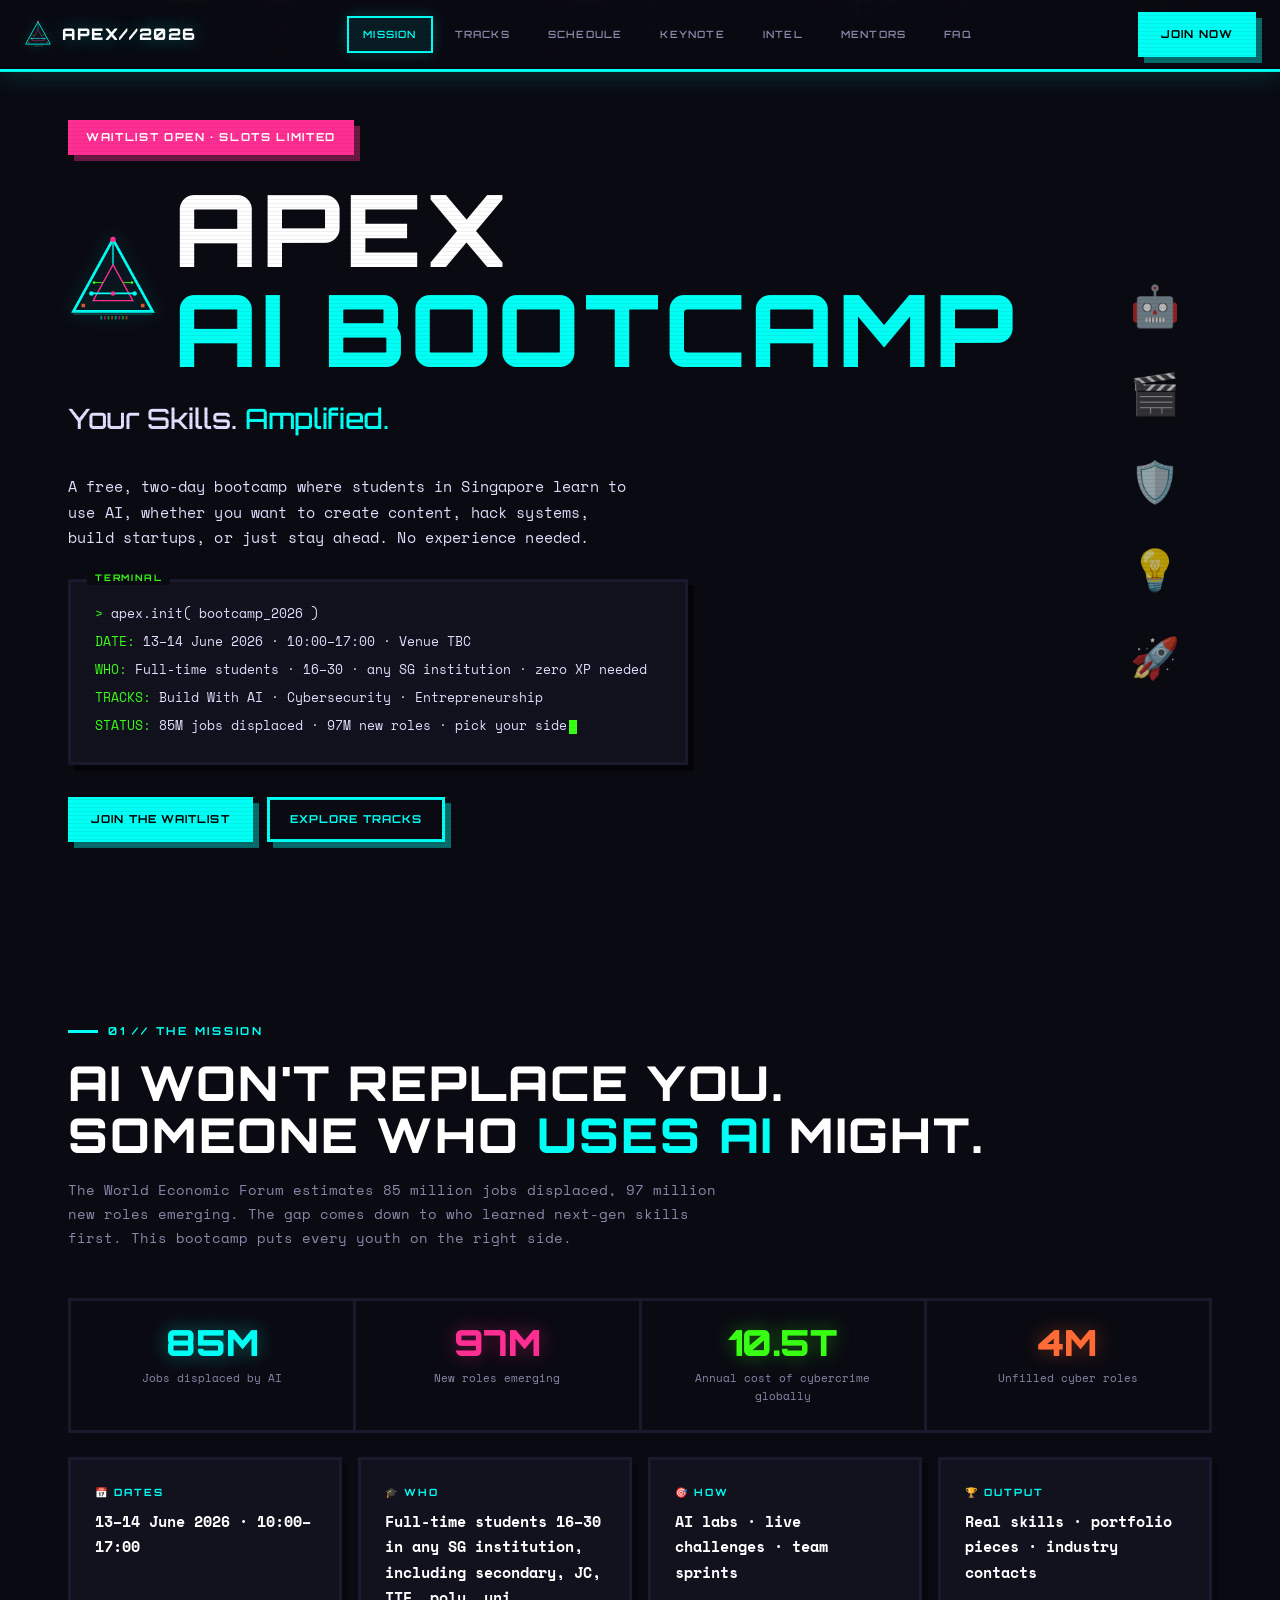
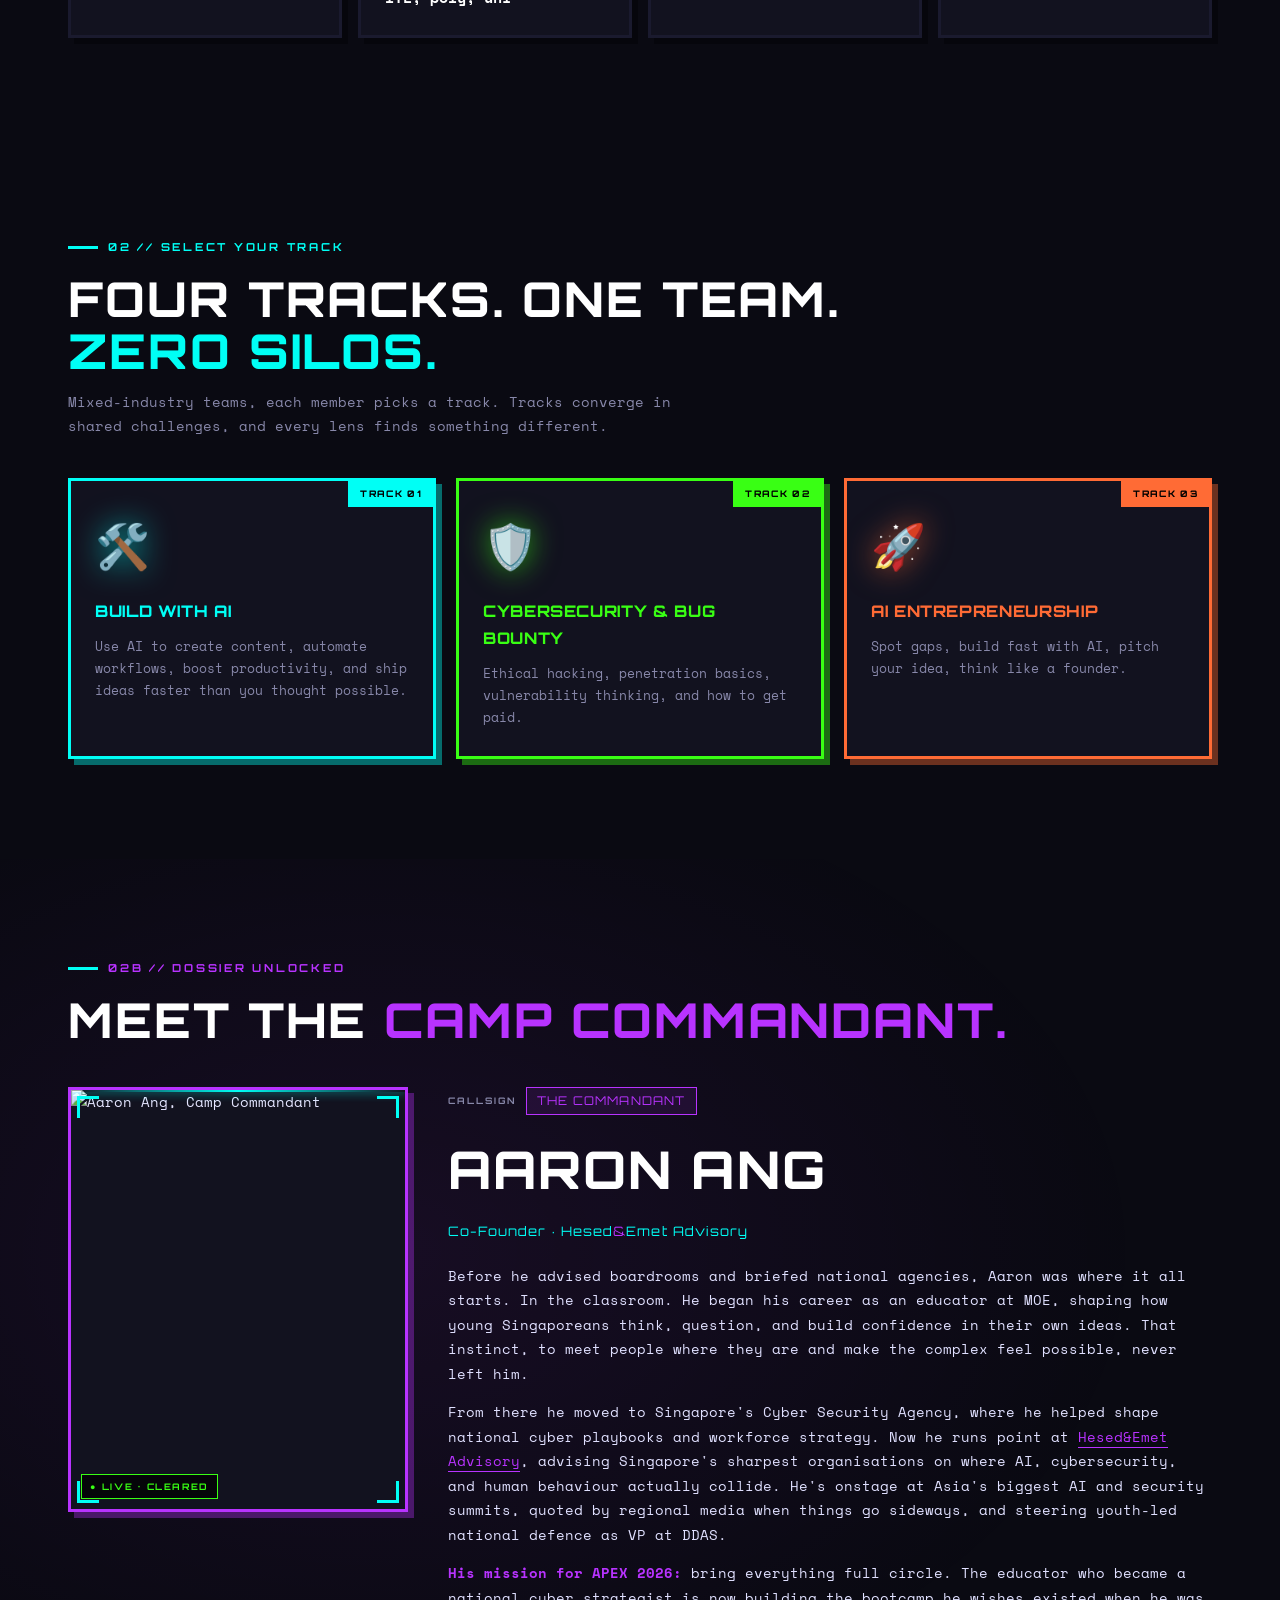
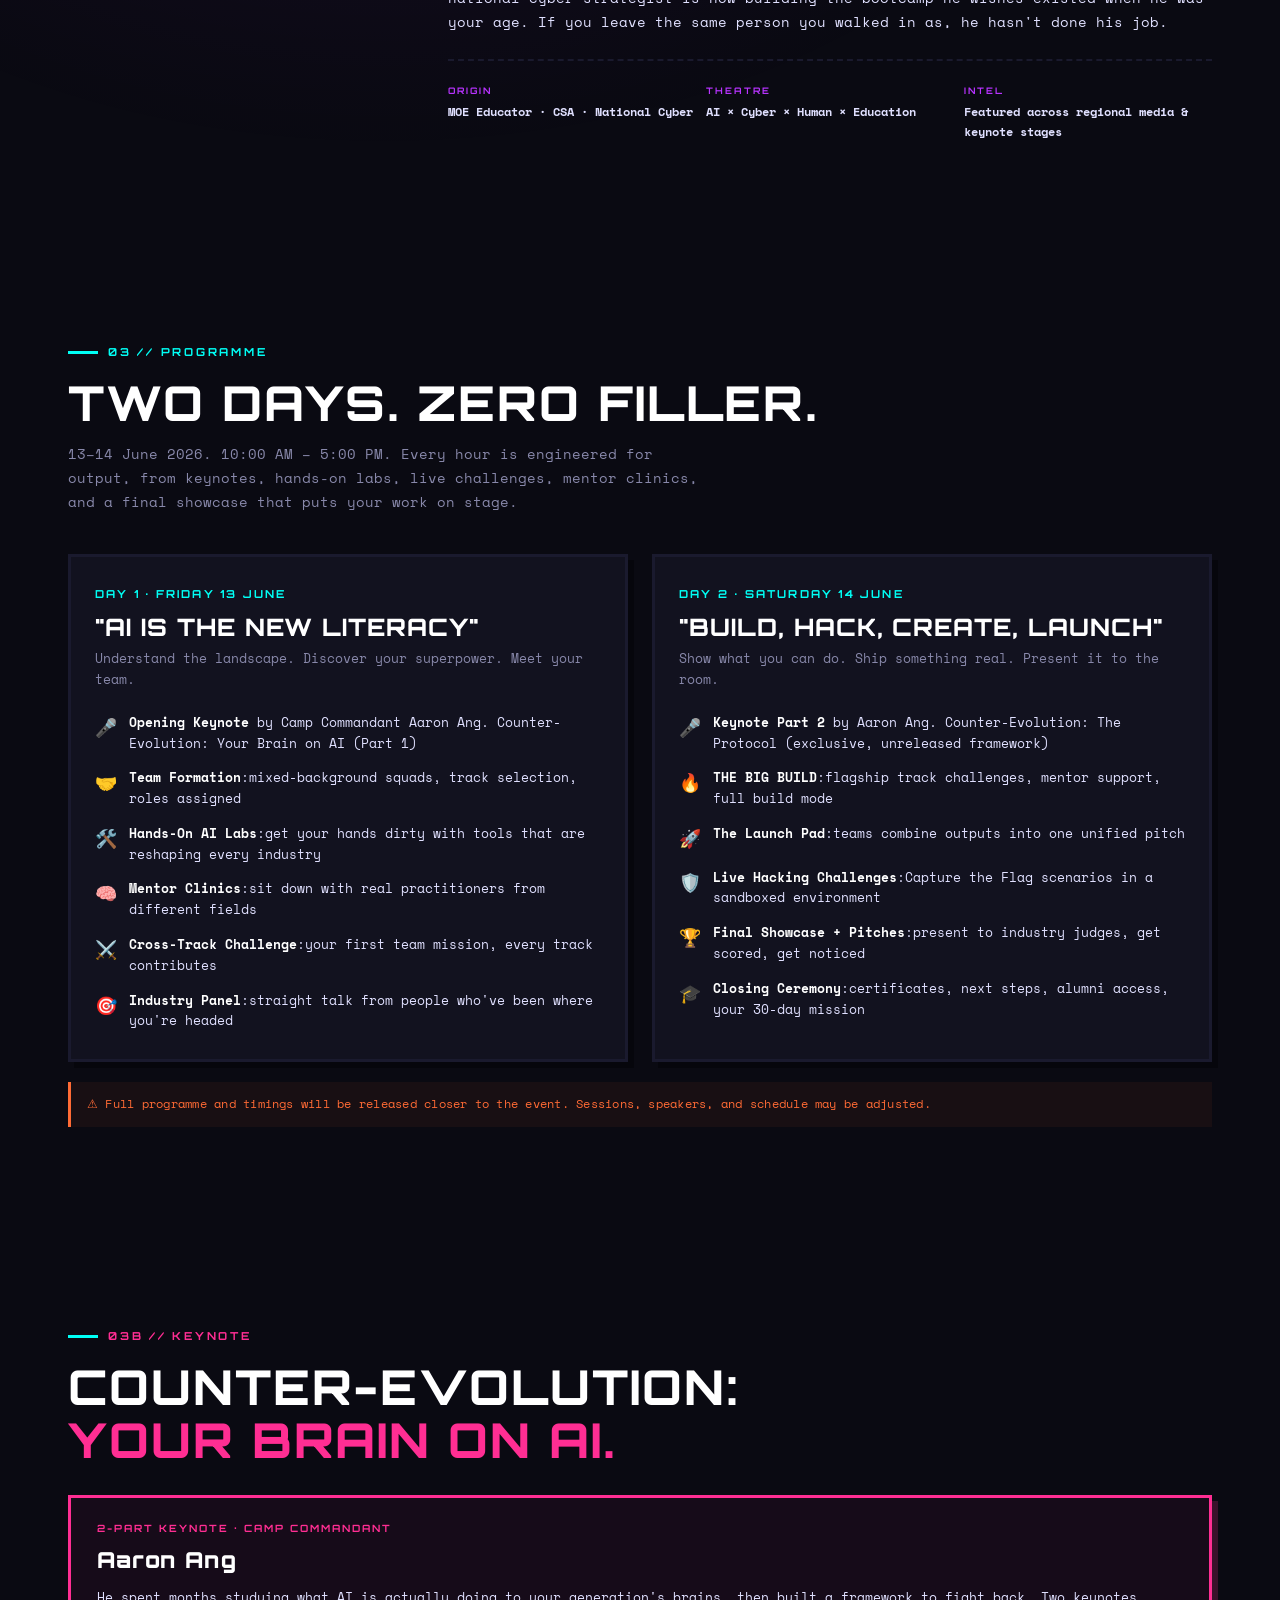
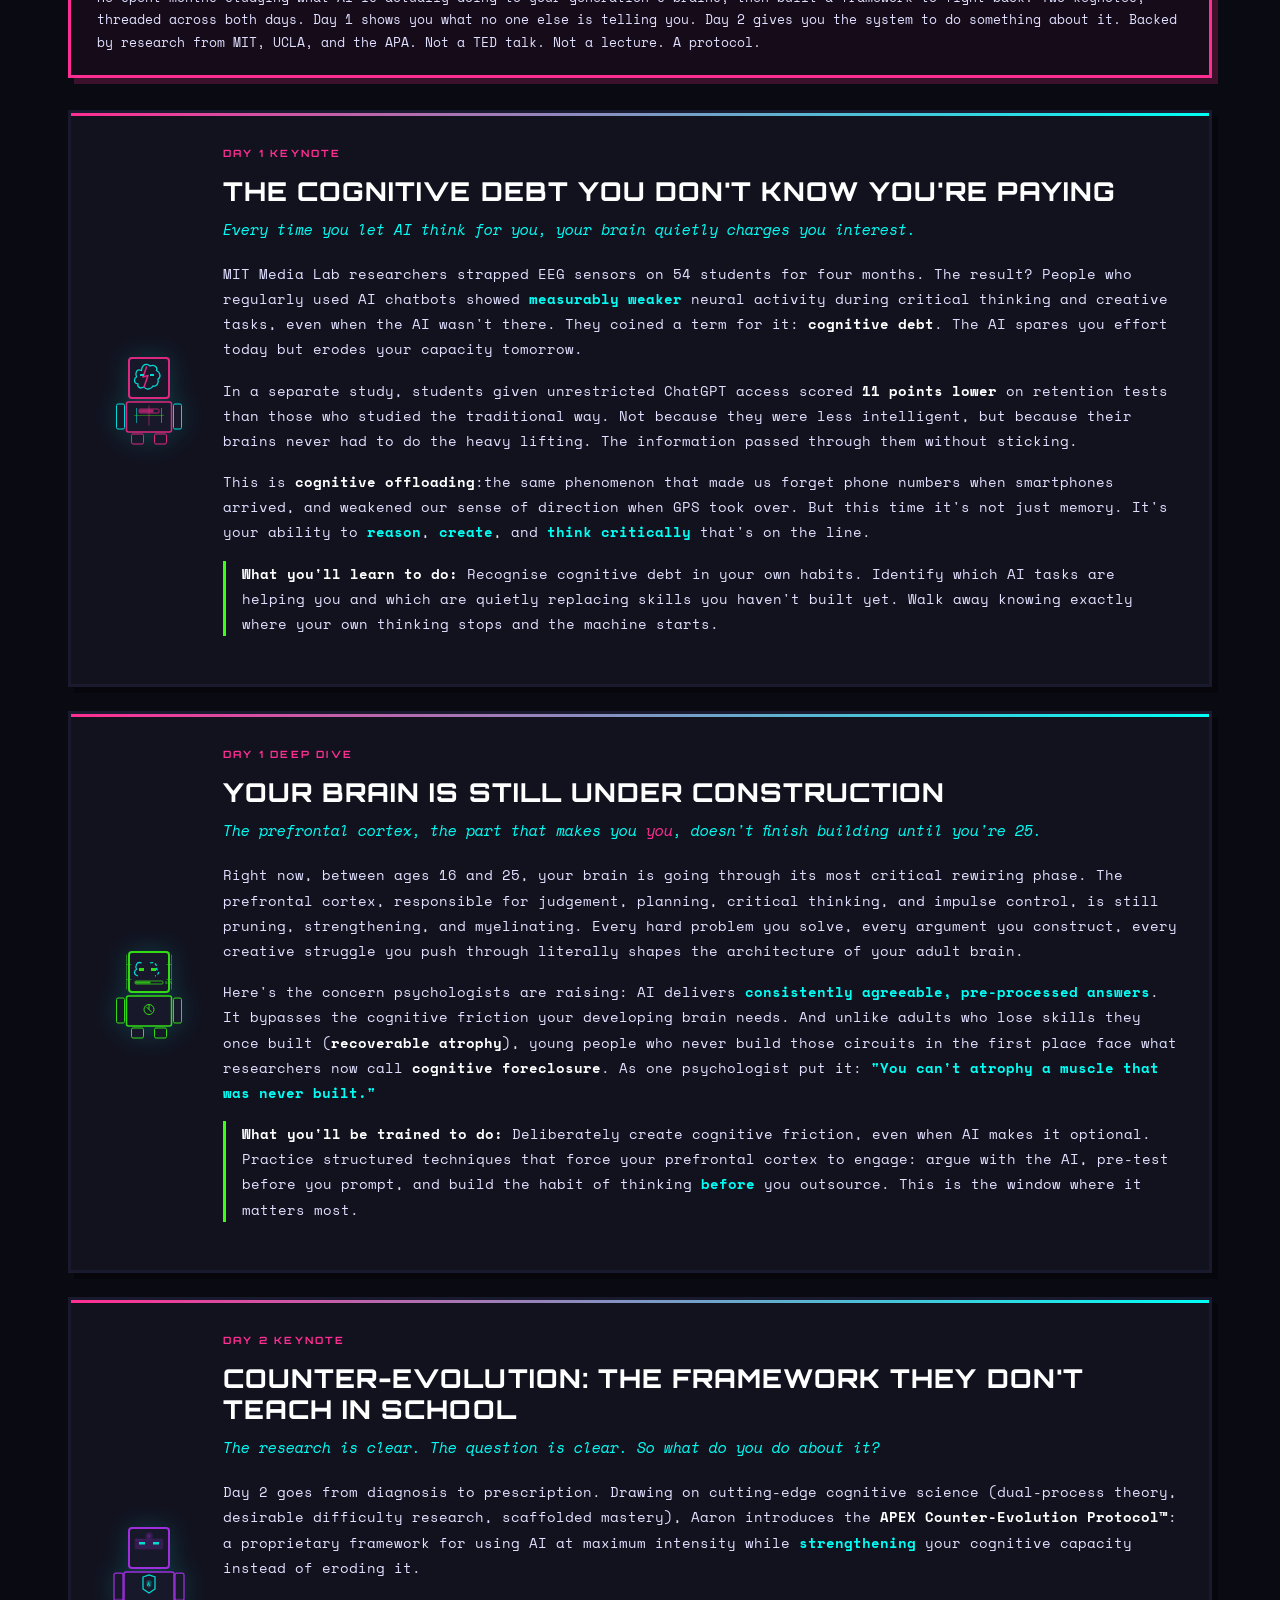
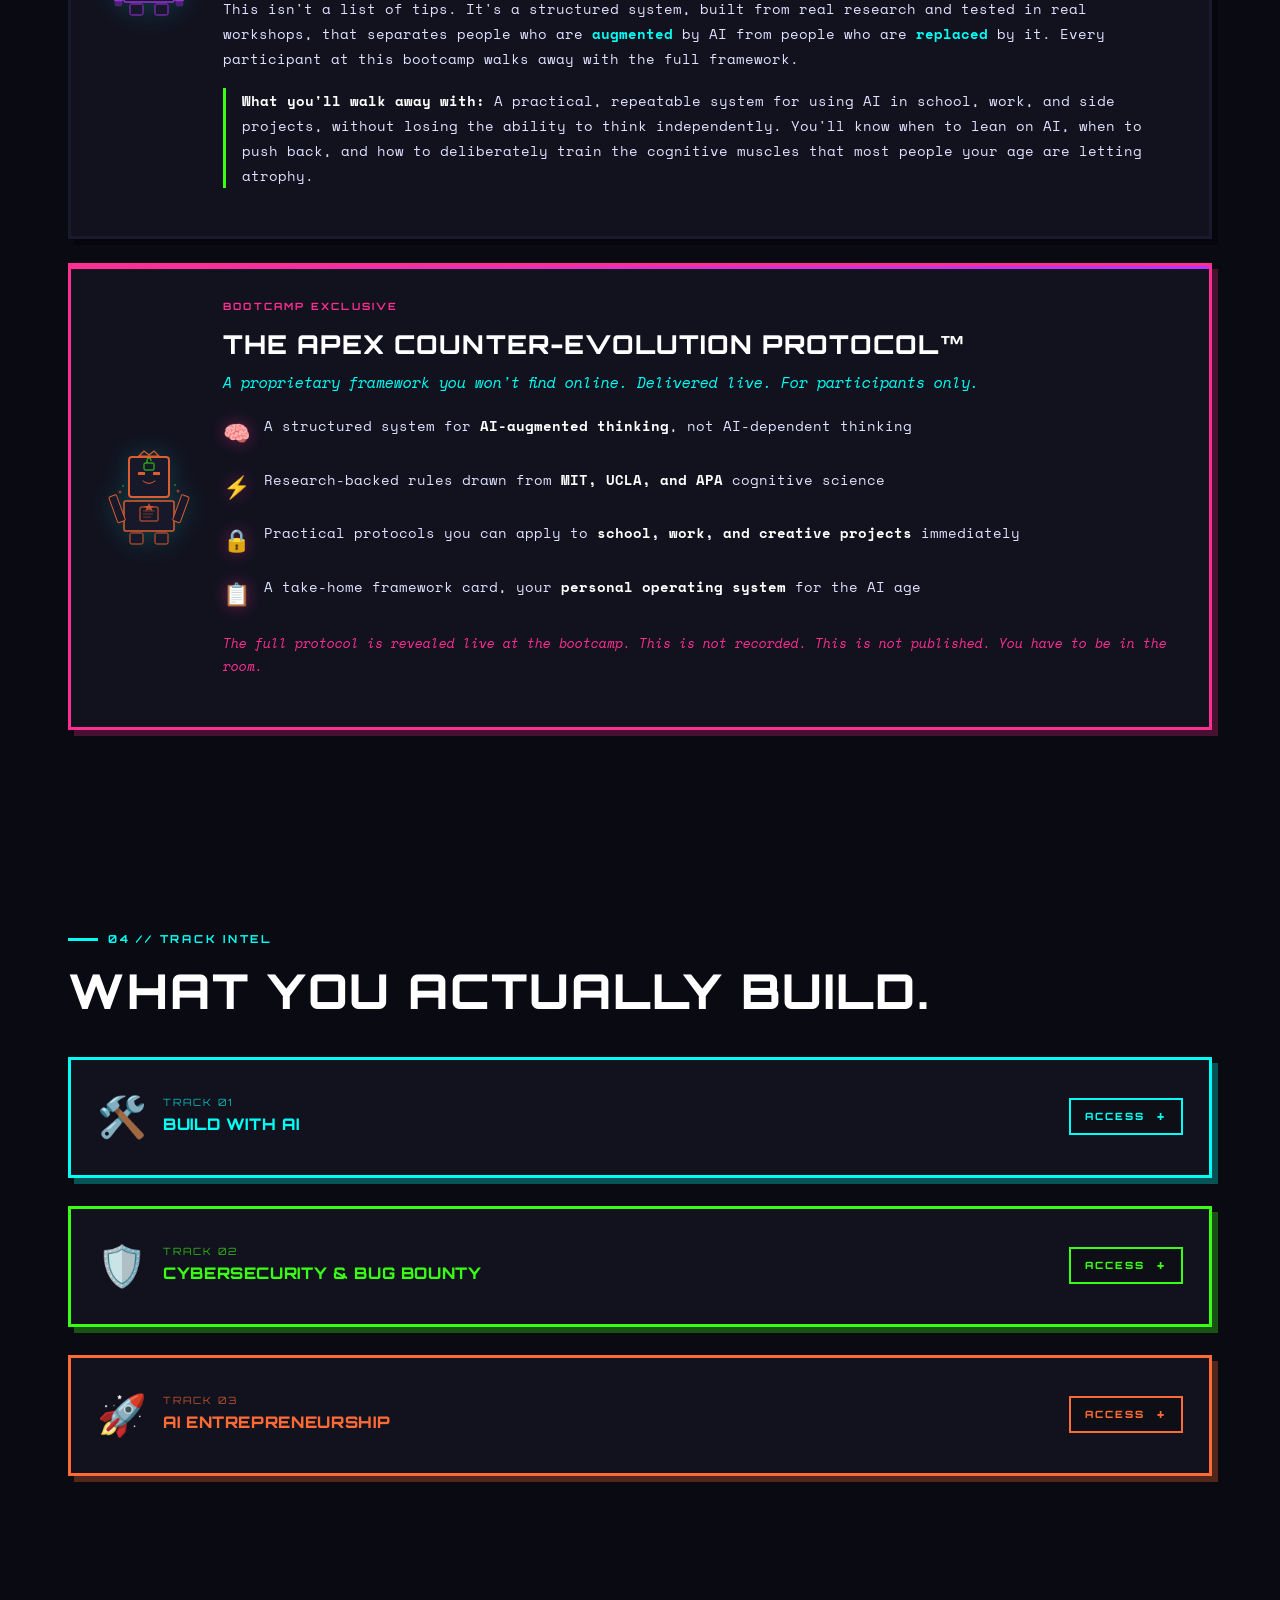
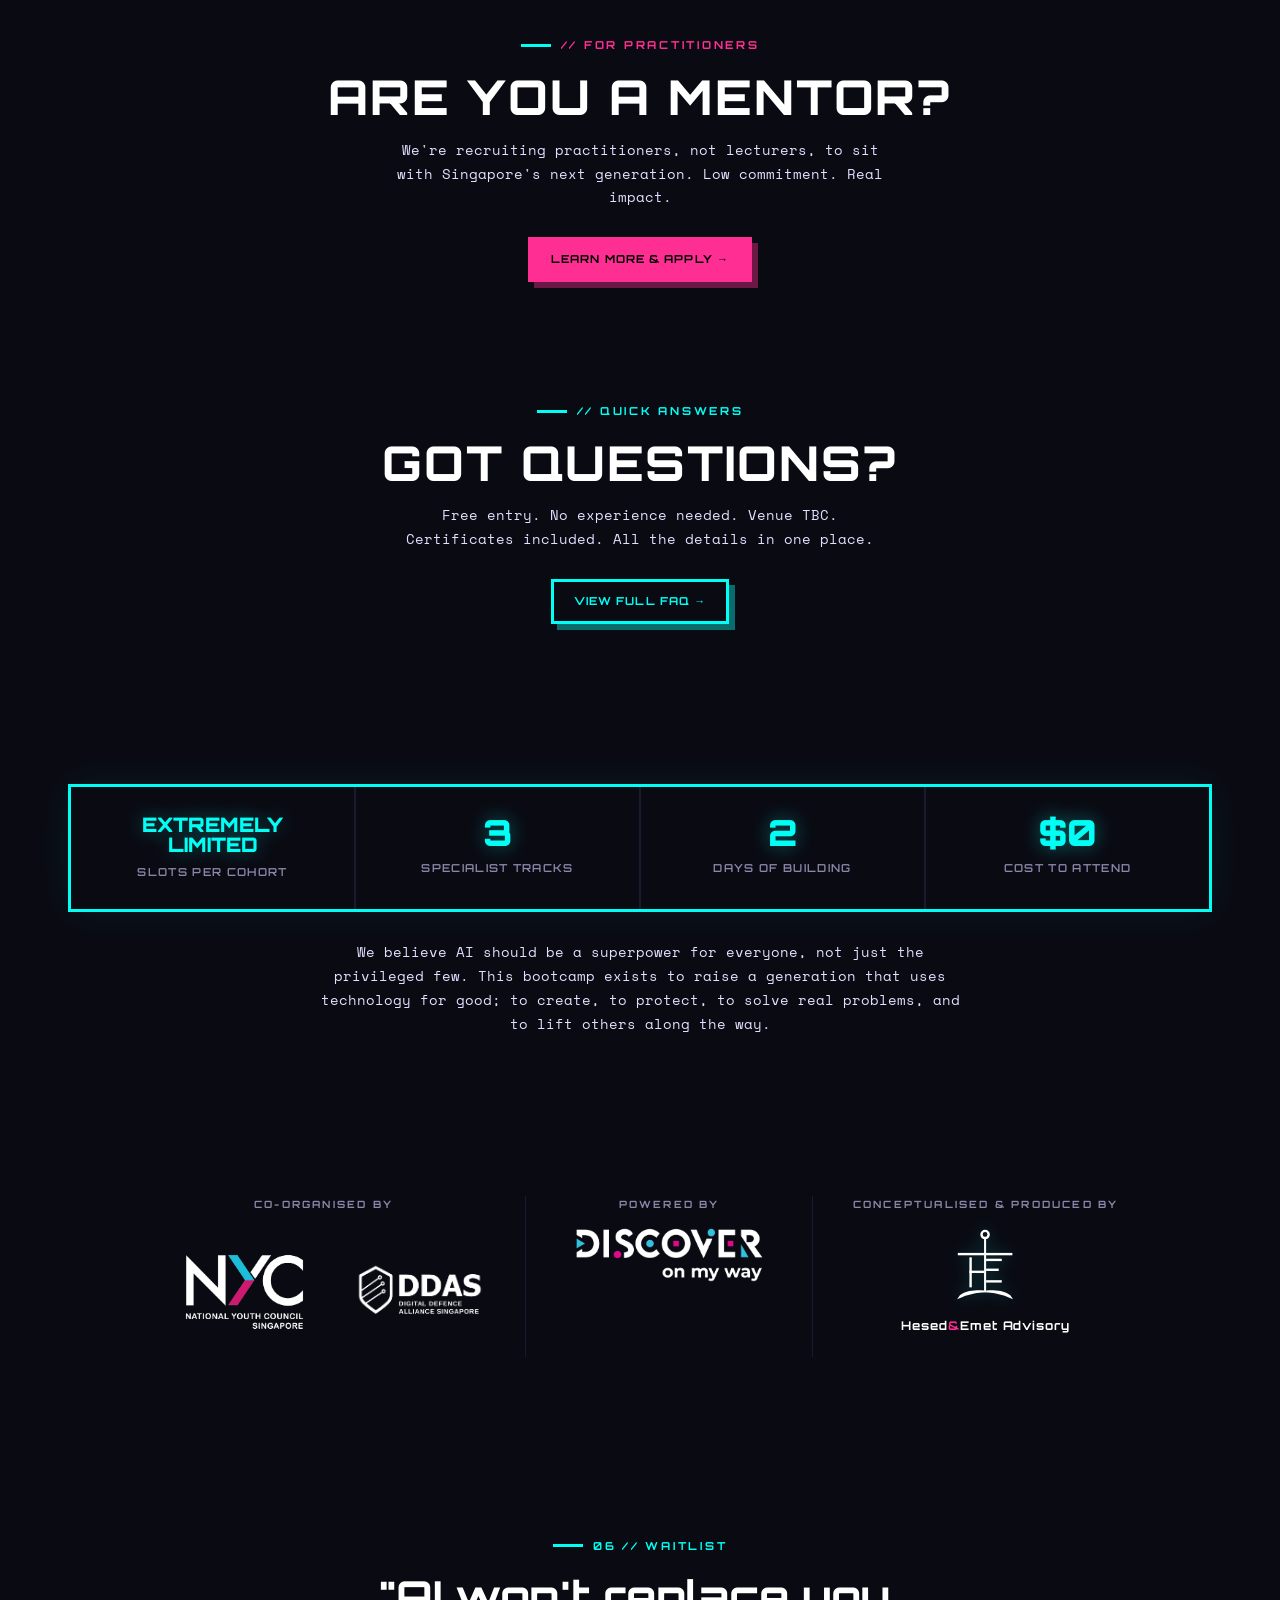
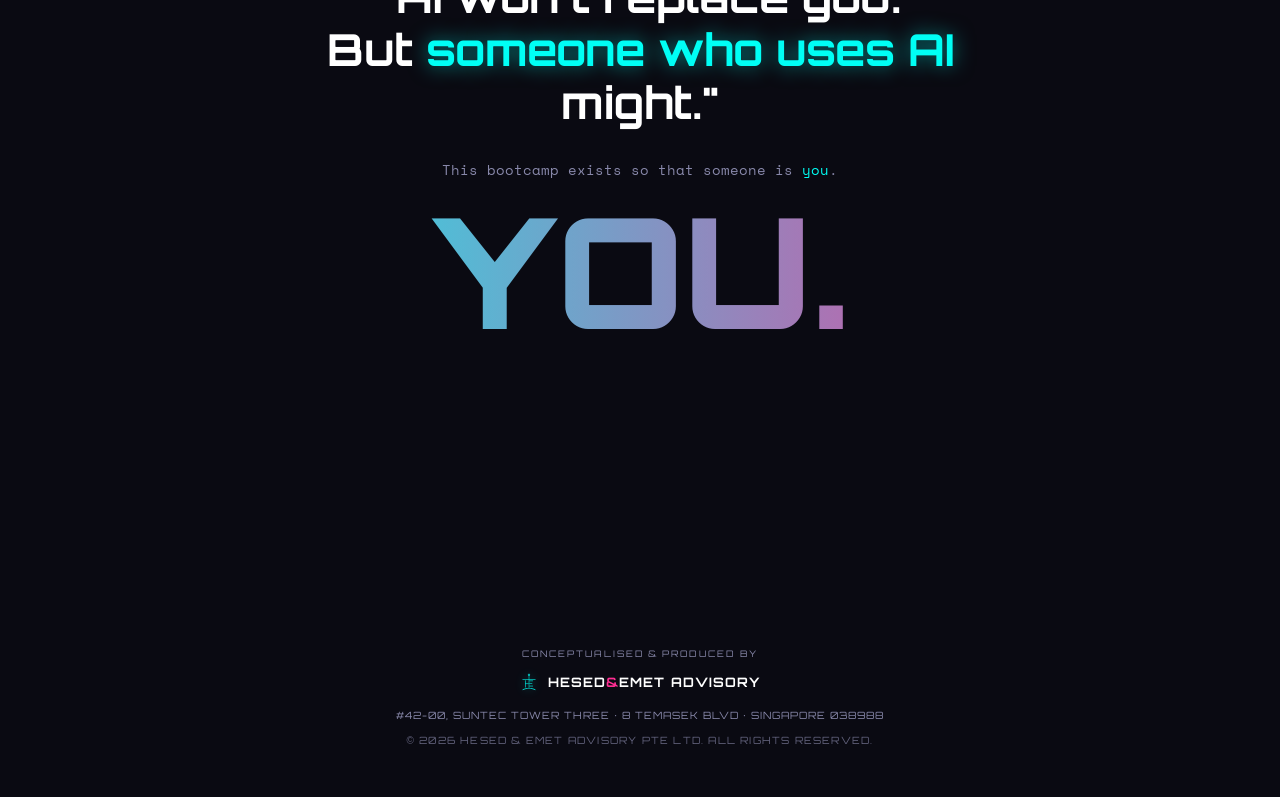
==== commit 9f340b1e: "Move FAQ to standalone page, add Venue TBC New faq.html with 10 FAQ cards: - Is this free? / Do I ne" ====
--- a/index.html
+++ b/index.html
@@ -82,7 +82,7 @@
     <a href="#keynote">Keynote</a>
     <a href="#deep">Intel</a>
     <a href="mentors.html">Mentors</a>
-    <a href="#faq">FAQ</a>
+    <a href="faq.html">FAQ</a>
   </div>
   <a href="waitlist.html" class="hud-btn">Join Now</a>
 </nav>
@@ -100,7 +100,7 @@
     <p class="hero-plain reveal">A free, two-day bootcamp where students in Singapore learn to use AI, whether you want to create content, hack systems, build startups, or just stay ahead. No experience needed.</p>
     <div class="console reveal">
       <div class="ln"><span class="p">&gt;</span> <span class="v">apex.init( bootcamp_2026 )</span></div>
-      <div class="ln"><span class="p">DATE:</span> <span class="v">13–14 June 2026 · 10:00–17:00</span></div>
+      <div class="ln"><span class="p">DATE:</span> <span class="v">13–14 June 2026 · 10:00–17:00 · Venue TBC</span></div>
       <div class="ln"><span class="p">WHO:</span> <span class="v">Full-time students · 16–30 · any SG institution · zero XP needed</span></div>
       <div class="ln"><span class="p">TRACKS:</span> <span class="v">Build With AI · Cybersecurity · Entrepreneurship</span></div>
       <div class="ln"><span class="p">STATUS:</span> <span class="v">85M jobs displaced · 97M new roles · pick your side<span class="cursor"></span></span></div>
@@ -365,32 +365,12 @@
   </div>
 </section>
 
-<section id="faq" class="zone">
-  <div class="wrap">
-    <div class="zone-label reveal">// Quick Answers</div>
-    <h2 class="reveal">Before You Ask.</h2>
-    <div class="faq-grid">
-      <div class="faq-card reveal">
-        <h4>Is this free?</h4>
-        <p>Yes. Completely free. No hidden fees, no upsell, no catch. This bootcamp is funded by our organising partners to invest in Singapore's next generation.</p>
-      </div>
-      <div class="faq-card reveal">
-        <h4>Do I need experience?</h4>
-        <p>Zero. Whether you're from ITE, poly, JC, or uni, and whether you study tech, arts, business, or anything else, the tracks are designed for beginners. Curiosity is the only prerequisite.</p>
-      </div>
-      <div class="faq-card reveal">
-        <h4>Do I get a certificate?</h4>
-        <p>Every participant receives a digital certificate of completion. Top teams get priority access to partner internship listings, alumni community, and mentorship continuation.</p>
-      </div>
-      <div class="faq-card reveal">
-        <h4>Can I switch tracks during the bootcamp?</h4>
-        <p>You pick one primary track, but cross-track challenges on both days mean you'll collaborate with every track. The collisions are the point.</p>
-      </div>
-      <div class="faq-card reveal">
-        <h4>What happens after I join the waitlist?</h4>
-        <p>We review applications in waves. You'll receive a confirmation email if you're selected.</p>
-      </div>
-    </div>
+<section id="faq" class="zone" style="padding:60px 0;">
+  <div class="wrap" style="text-align:center;">
+    <div class="zone-label reveal" style="justify-content:center">// Quick Answers</div>
+    <h2 class="reveal" style="margin-bottom:14px;">Got Questions?</h2>
+    <p class="reveal" style="max-width:480px;margin:0 auto 28px;color:var(--tx);">Free entry. No experience needed. Venue TBC. Certificates included. All the details in one place.</p>
+    <a href="faq.html" class="hud-btn outline reveal">View Full FAQ →</a>
   </div>
 </section>
 
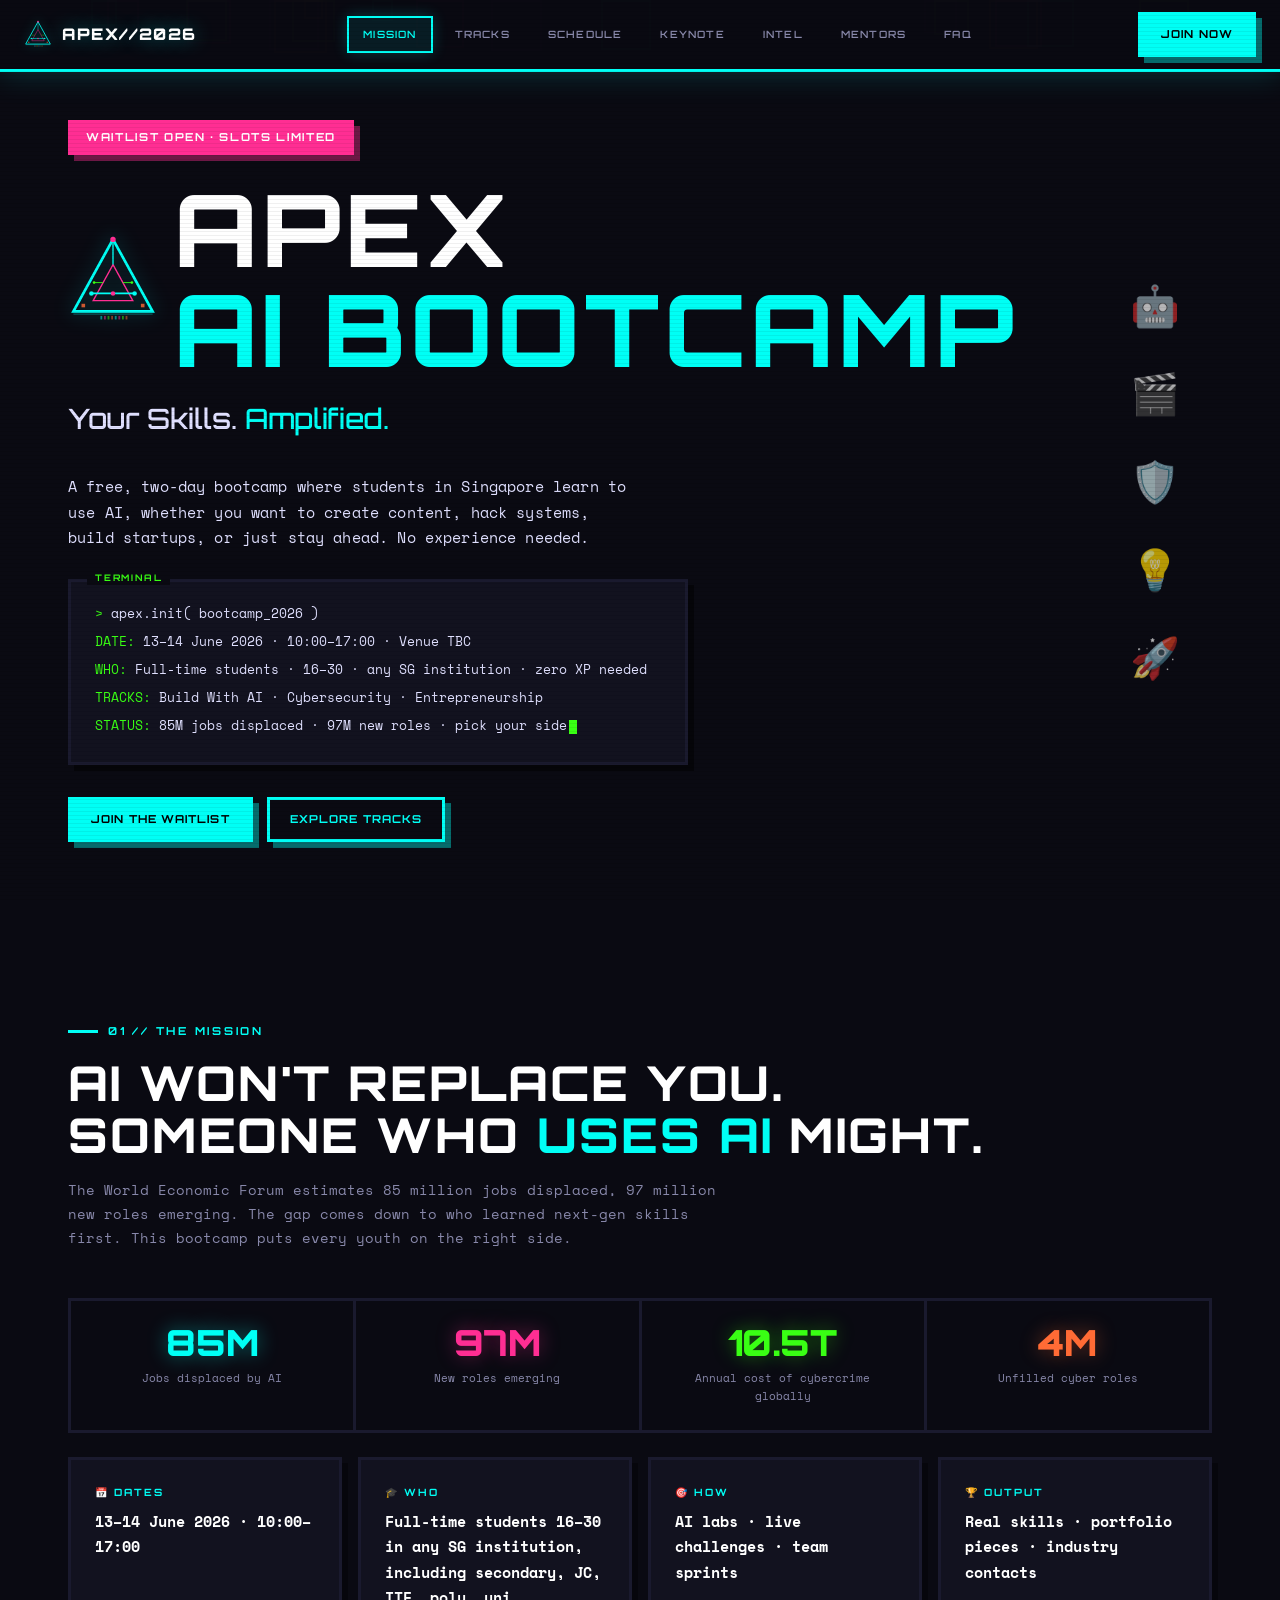
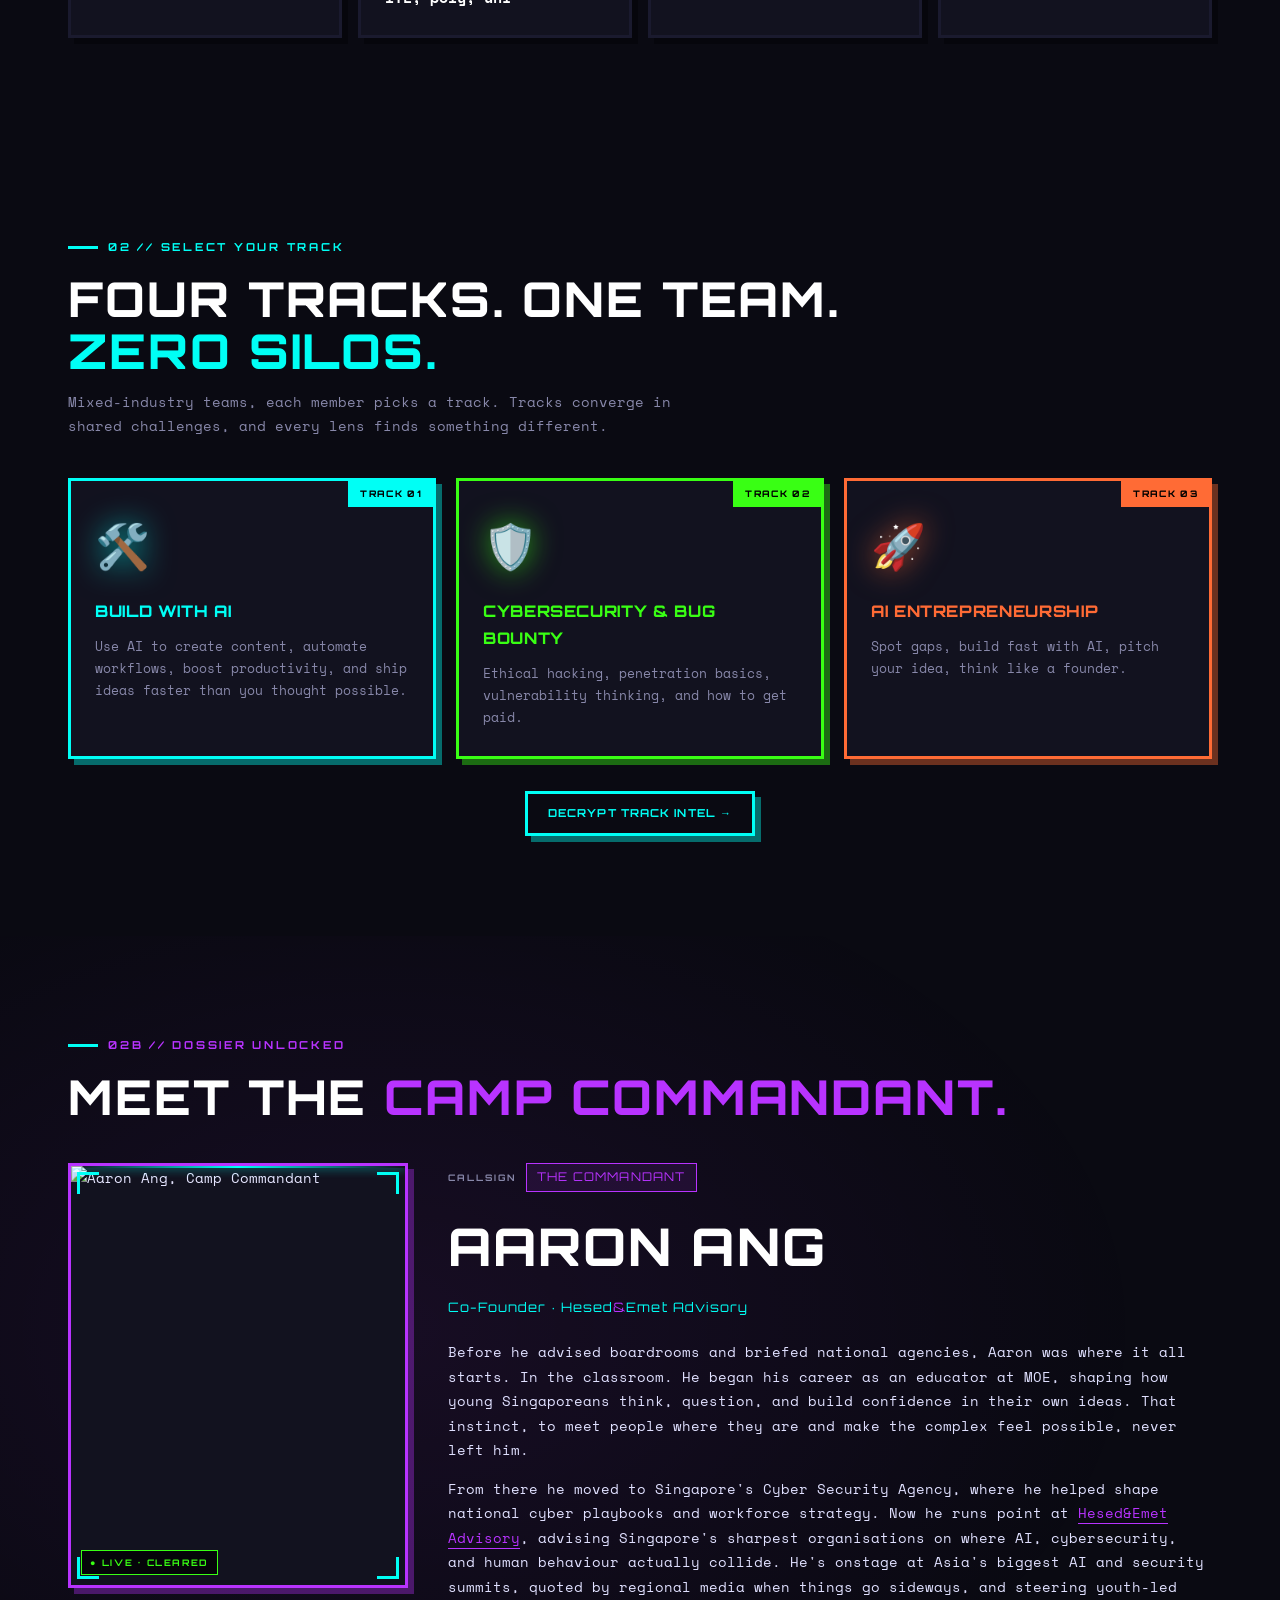
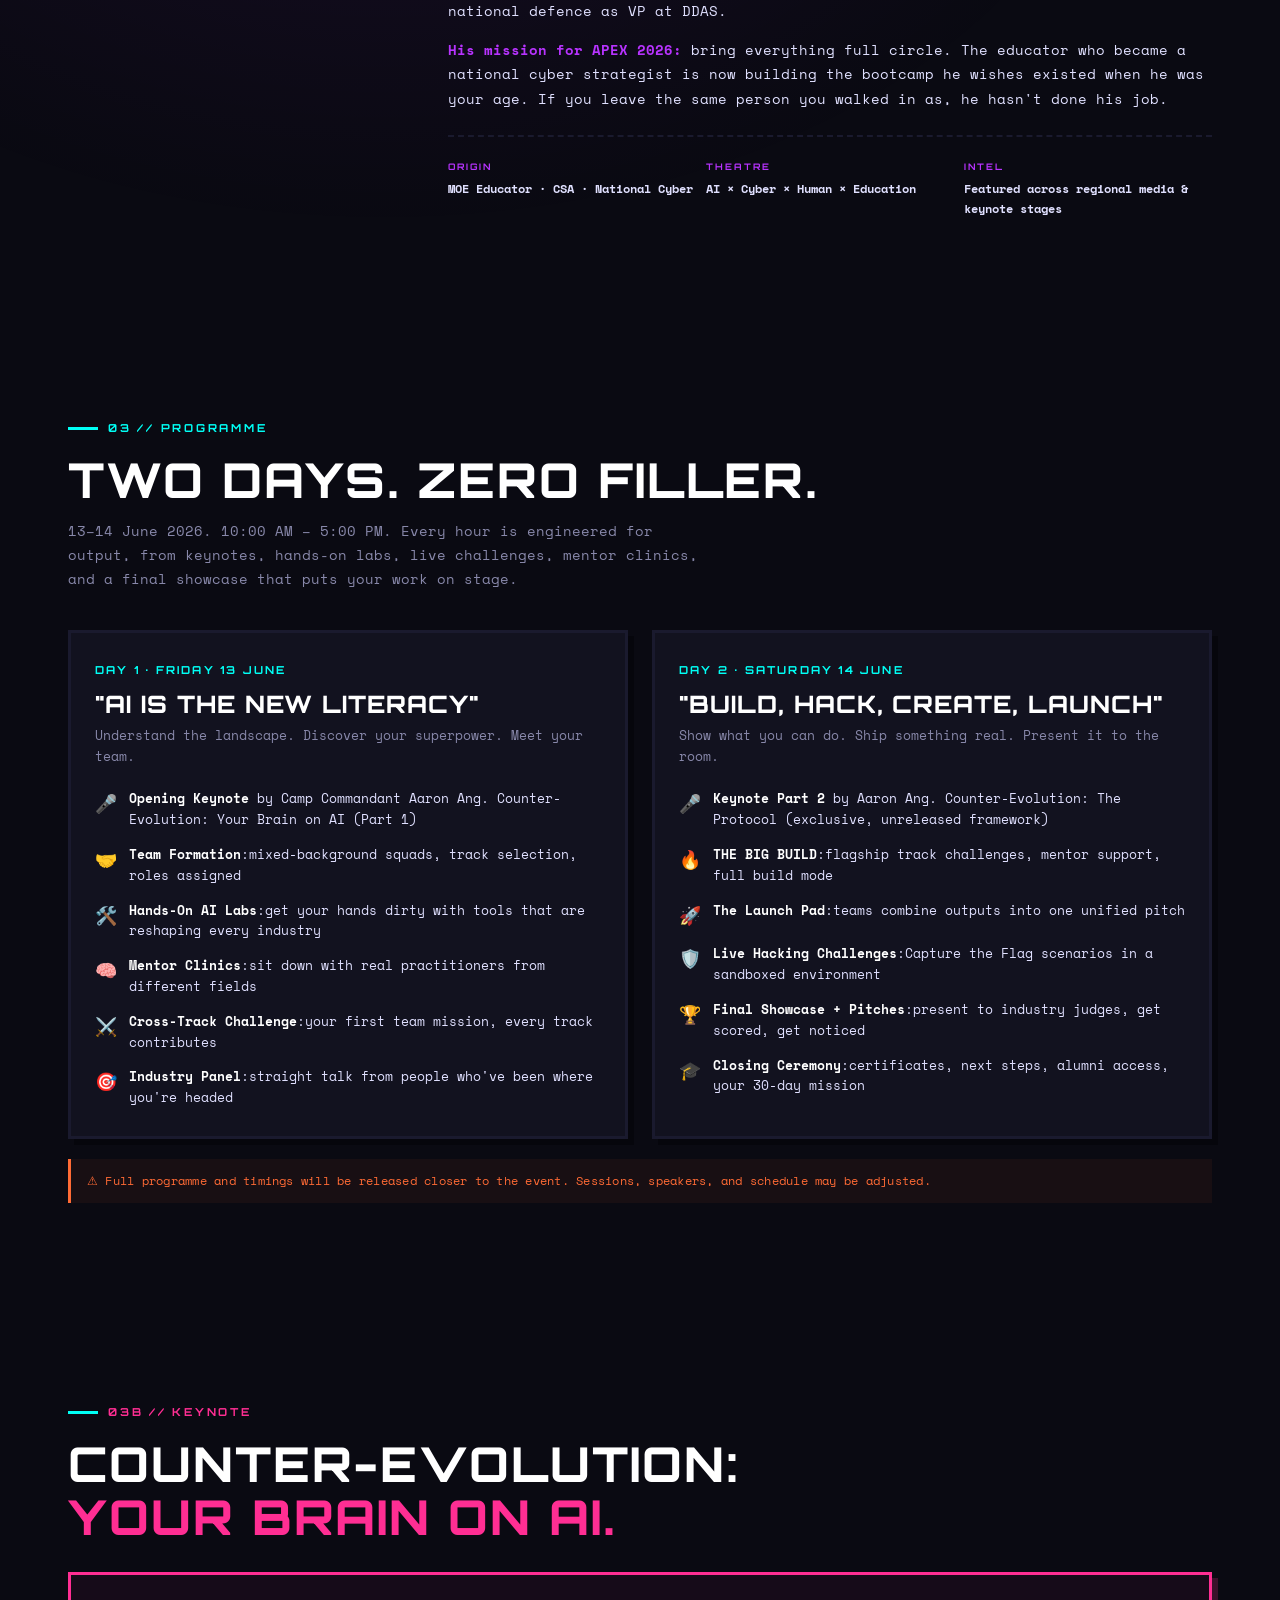
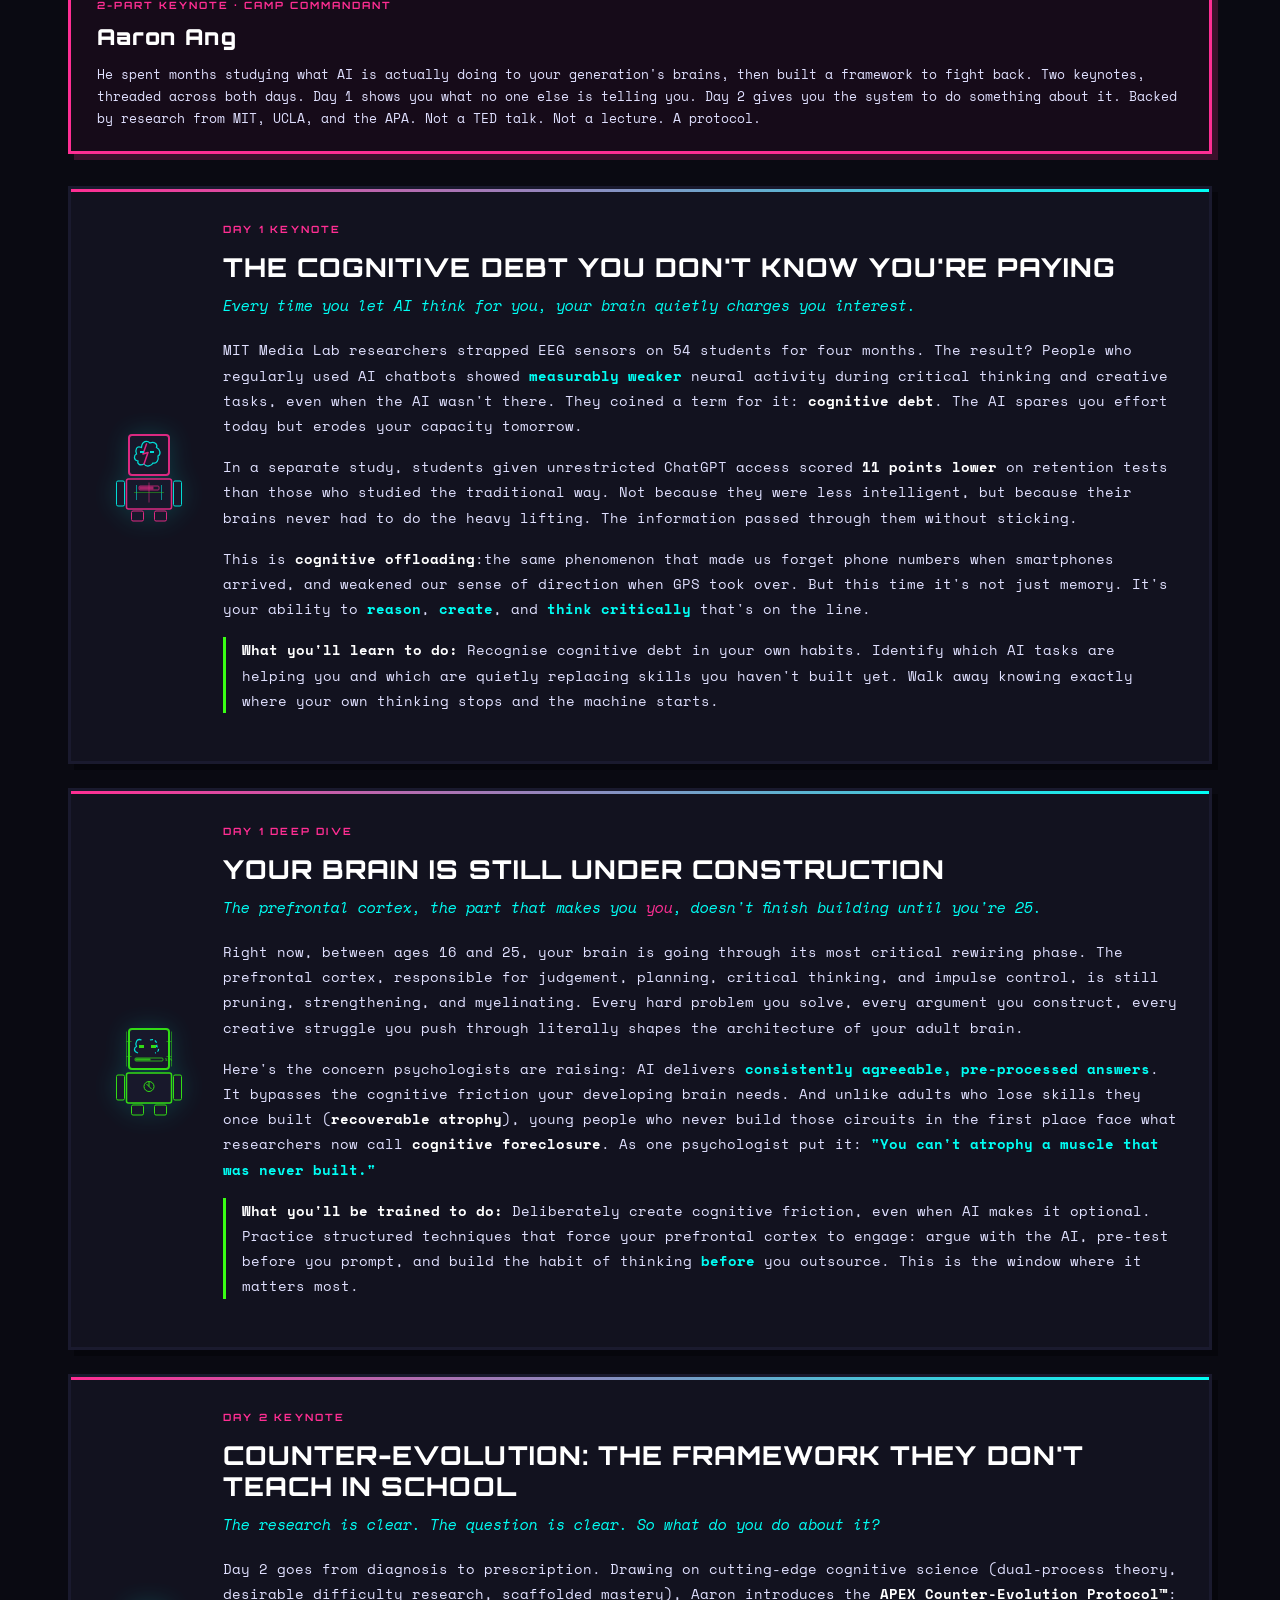
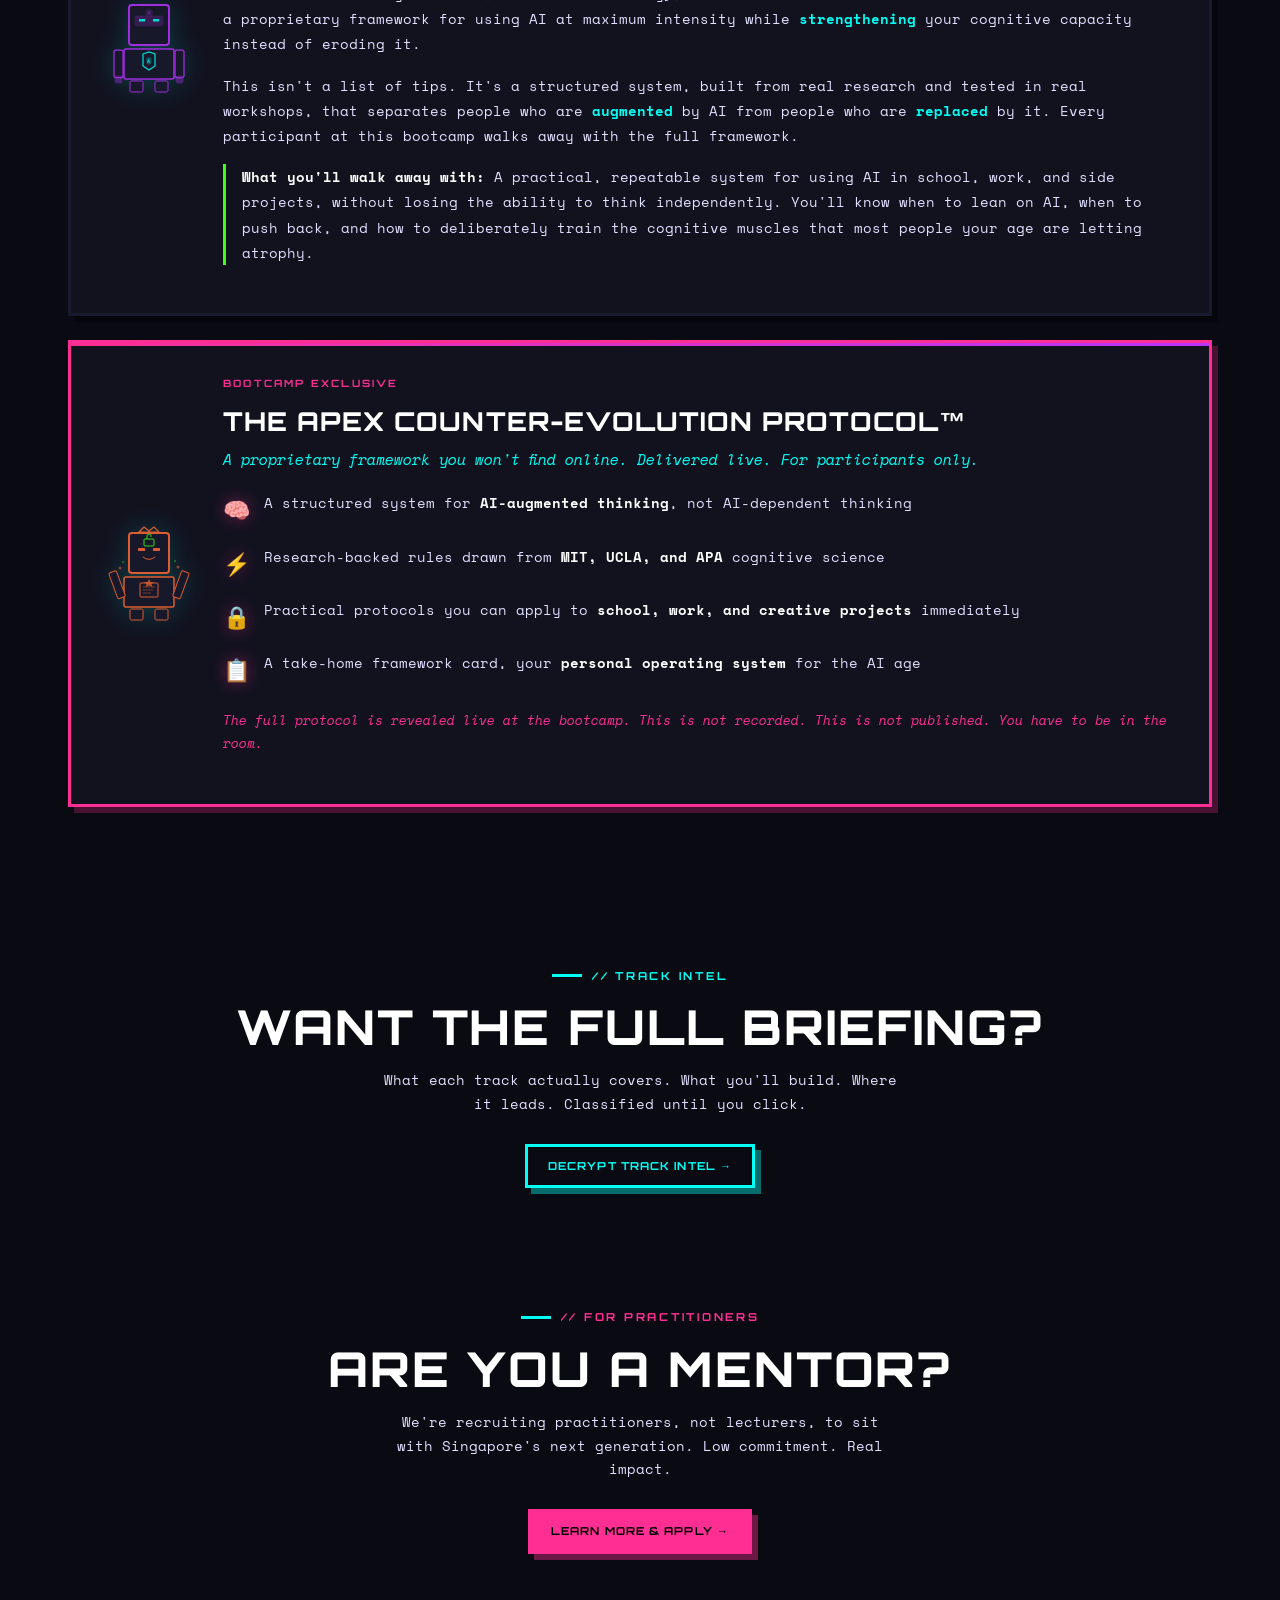
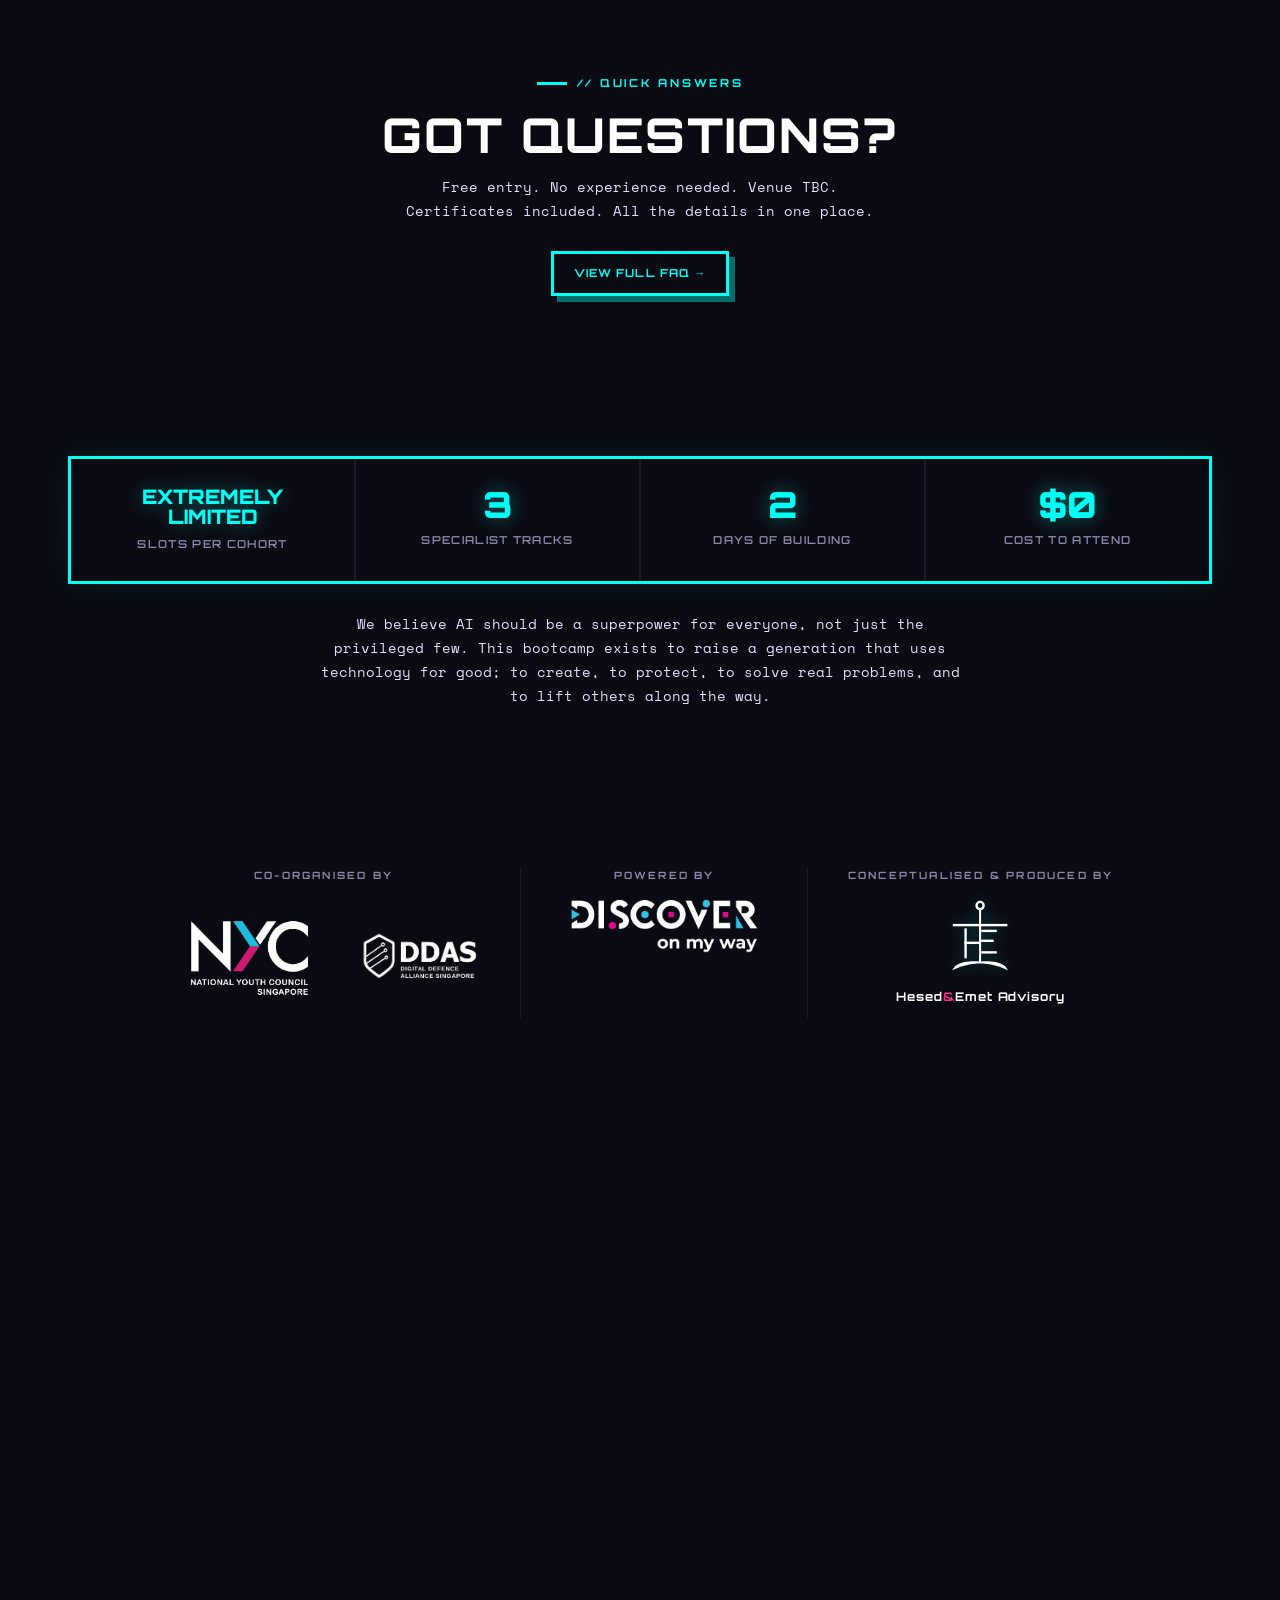
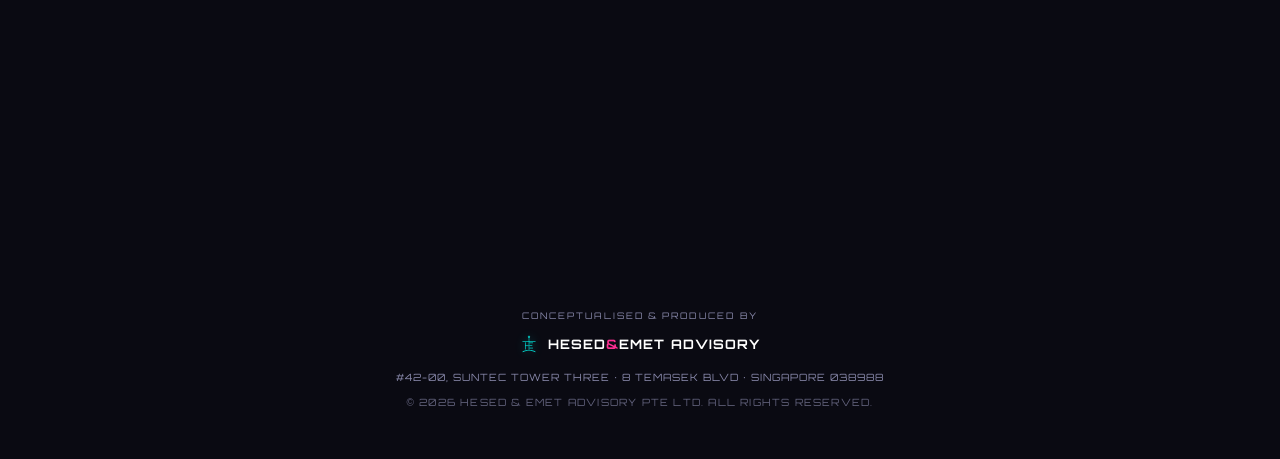
==== commit c63e6b0a: "Move track intel to standalone page (tracks.html) New tracks.html with all 3 collapsible track deep-" ====
--- a/index.html
+++ b/index.html
@@ -80,7 +80,7 @@
     <a href="#tracks">Tracks</a>
     <a href="#schedule">Schedule</a>
     <a href="#keynote">Keynote</a>
-    <a href="#deep">Intel</a>
+    <a href="tracks.html">Intel</a>
     <a href="mentors.html">Mentors</a>
     <a href="faq.html">FAQ</a>
   </div>
@@ -144,6 +144,9 @@
       <div class="track-card t1 reveal"><span class="badge">TRACK 01</span><span class="ico">🛠️</span><h3>Build With AI</h3><p>Use AI to create content, automate workflows, boost productivity, and ship ideas faster than you thought possible.</p></div>
       <div class="track-card t3 reveal"><span class="badge">TRACK 02</span><span class="ico">🛡️</span><h3>Cybersecurity &amp; Bug Bounty</h3><p>Ethical hacking, penetration basics, vulnerability thinking, and how to get paid.</p></div>
       <div class="track-card t4 reveal"><span class="badge">TRACK 03</span><span class="ico">🚀</span><h3>AI Entrepreneurship</h3><p>Spot gaps, build fast with AI, pitch your idea, think like a founder.</p></div>
+    </div>
+    <div class="reveal" style="text-align:center;margin-top:32px;">
+      <a href="tracks.html" class="hud-btn outline">Decrypt Track Intel →</a>
     </div>
   </div>
 </section>
@@ -306,53 +309,12 @@
   </div>
 </section>
 
-<section id="deep" class="zone">
-  <div class="wrap">
-    <div class="zone-label reveal">04 // Track Intel</div>
-    <h2 class="reveal">What You Actually Build.</h2>
-    <div class="deep-stack">
-
-      <div class="deep-block t1 reveal" data-expanded="false">
-        <button class="db-head" aria-expanded="false" aria-controls="intel-t1" type="button">
-          <span class="ico">🛠️</span>
-          <div class="db-head-text"><div class="tnum">TRACK 01</div><h3>Build With AI</h3></div>
-          <span class="db-toggle"><span class="tog-state"></span><span class="tog-icn">+</span></span>
-        </button>
-        <div class="db-body-wrap" id="intel-t1"><div class="db-body">
-          <p class="story">What if you could create a week's worth of content in an afternoon? Automate the boring parts of school or work before lunch? Turn a rough idea into a polished presentation, a video, or a working prototype, all without needing a team or a budget? That's not a hypothetical. That's what people who know how to <em>build with AI</em> are doing right now.</p>
-          <p class="story">This track is about getting your hands dirty. You'll use AI to write, design, edit, produce, and ship things that used to take entire teams. Content that looks studio-grade. Workflows that save hours. Productivity hacks that make you the most useful person on any project. Whether you're in the arts, business, tech, or anything else, this track gives you the AI toolkit to make your work <em>unfairly good</em>.</p>
-          <div class="paths-line"><em>Where This Leads</em>AI-Powered Creator · Prompt Engineer · Automation Specialist · Content Strategist · AI Product Manager · Productivity Consultant · and any role where output quality matters</div>
-        </div></div>
-      </div>
-
-      <div class="deep-block t3 reveal" data-expanded="false">
-        <button class="db-head" aria-expanded="false" aria-controls="intel-t3" type="button">
-          <span class="ico">🛡️</span>
-          <div class="db-head-text"><div class="tnum">TRACK 02</div><h3>Cybersecurity &amp; Bug Bounty</h3></div>
-          <span class="db-toggle"><span class="tog-state"></span><span class="tog-icn">+</span></span>
-        </button>
-        <div class="db-body-wrap" id="intel-t3"><div class="db-body">
-          <p class="story">Every app you use, every message you send, every dollar you move. All of it rests on infrastructure that someone, somewhere, is actively trying to break. That's been true for decades. What's new in 2026: attackers now use AI to automate at scale, and defenders have to run AI of their own just to keep up. Singapore, as a regional financial and tech hub, sits at the front of this arms race.</p>
-          <p class="story">But here's the part that surprises most people? Cybersecurity isn't just a career for hackers. It's a way of thinking. The hacker's instinct to ask "what happens if I break this?" transfers to product design, policy, finance, even content. And unlike almost every other high-paying field, ethical hacking lets you prove yourself <em>before</em> you get hired. Bug bounties reward anyone, including students, for finding real flaws in real systems.</p>
-          <div class="ctf-grid"><div class="ctf-card"><span class="e">🔐</span><div class="n">The Breach</div><p>Find the entry point.</p></div><div class="ctf-card"><span class="e">📧</span><div class="n">The Phish</div><p>Trace the attack chain.</p></div><div class="ctf-card"><span class="e">📱</span><div class="n">The Takeover</div><p>Recover a hijacked account.</p></div><div class="ctf-card"><span class="e">🏥</span><div class="n">The Data Leak</div><p>Contain and report.</p></div><div class="ctf-card"><span class="e">💸</span><div class="n">The Scam</div><p>Trace and fix.</p></div></div>
-          <div class="paths-line"><em>Where This Leads</em>Penetration Tester · Bug Bounty Hunter · Security Analyst · Threat Intelligence · Digital Forensics · Cyber Risk Consultant · AI Security Researcher</div>
-        </div></div>
-      </div>
-
-      <div class="deep-block t4 reveal" data-expanded="false">
-        <button class="db-head" aria-expanded="false" aria-controls="intel-t4" type="button">
-          <span class="ico">🚀</span>
-          <div class="db-head-text"><div class="tnum">TRACK 03</div><h3>AI Entrepreneurship</h3></div>
-          <span class="db-toggle"><span class="tog-state"></span><span class="tog-icn">+</span></span>
-        </button>
-        <div class="db-body-wrap" id="intel-t4"><div class="db-body">
-          <p class="story">The first billion-dollar one-person company is no longer a prediction. It's the explicit goal of a generation of founders using AI to replace what used to require a team. The time between "I have an idea" and "I have a working product" has collapsed from months to an afternoon, for people who know what they're doing.</p>
-          <p class="story">That's not hype. It's a structural change. When you can prototype, design, market-test, and iterate on an idea in a weekend, the bottleneck stops being capital or engineering, and starts being <em>taste</em>, <em>judgement</em>, and understanding a real problem deeply. Those are things young people in Singapore, living at the intersection of cultures, industries, and languages, are uniquely positioned to bring.</p>
-          <div class="paths-line"><em>Where This Leads</em>Founder · Product Manager · Innovation Lead · No-Code Developer · Venture Analyst · AI Consultant · Social Entrepreneur · Intrapreneur</div>
-        </div></div>
-      </div>
-
-    </div>
+<section id="deep" class="zone" style="padding:60px 0;">
+  <div class="wrap" style="text-align:center;">
+    <div class="zone-label reveal" style="justify-content:center">// Track Intel</div>
+    <h2 class="reveal" style="margin-bottom:14px;">Want the Full Briefing?</h2>
+    <p class="reveal" style="max-width:520px;margin:0 auto 28px;color:var(--tx);">What each track actually covers. What you'll build. Where it leads. Classified until you click.</p>
+    <a href="tracks.html" class="hud-btn outline reveal">Decrypt Track Intel →</a>
   </div>
 </section>
 
--- a/styles.css
+++ b/styles.css
@@ -275,13 +275,13 @@
 @media(max-width:600px){.proof-strip{flex-direction:column}.proof-item{border-right:none;border-bottom:2px solid var(--bg3)}.proof-item:last-child{border-bottom:none}}
 
 /* Organisers strip */
-.org-strip{display:flex;justify-content:center;align-items:flex-start;gap:40px;flex-wrap:wrap}
-.org-col{display:flex;flex-direction:column;align-items:center;gap:14px;text-align:center}
+.org-strip{display:flex;justify-content:center;align-items:stretch;gap:40px;flex-wrap:wrap}
+.org-col{display:flex;flex-direction:column;align-items:center;gap:14px;text-align:center;justify-content:flex-start}
 .org-coorg-row{display:flex;align-items:center;gap:28px}
 .org-vdivider{width:1px;align-self:stretch;background:var(--bg3);flex-shrink:0}
 .org-role{font-family:'Orbitron',sans-serif;font-size:10px;font-weight:700;letter-spacing:.22em;text-transform:uppercase;color:var(--tx2)}
 .org-img{object-fit:contain}
-.org-img-sq{height:130px;width:auto}
+.org-img-sq{height:120px;width:auto}
 .org-img-nyc{height:120px;width:auto}
 .org-img-wide{height:55px;width:auto;max-width:240px}
 .org-he-svg{height:75px;width:auto;color:#fff;filter:drop-shadow(0 0 8px rgba(0,255,245,.3))}
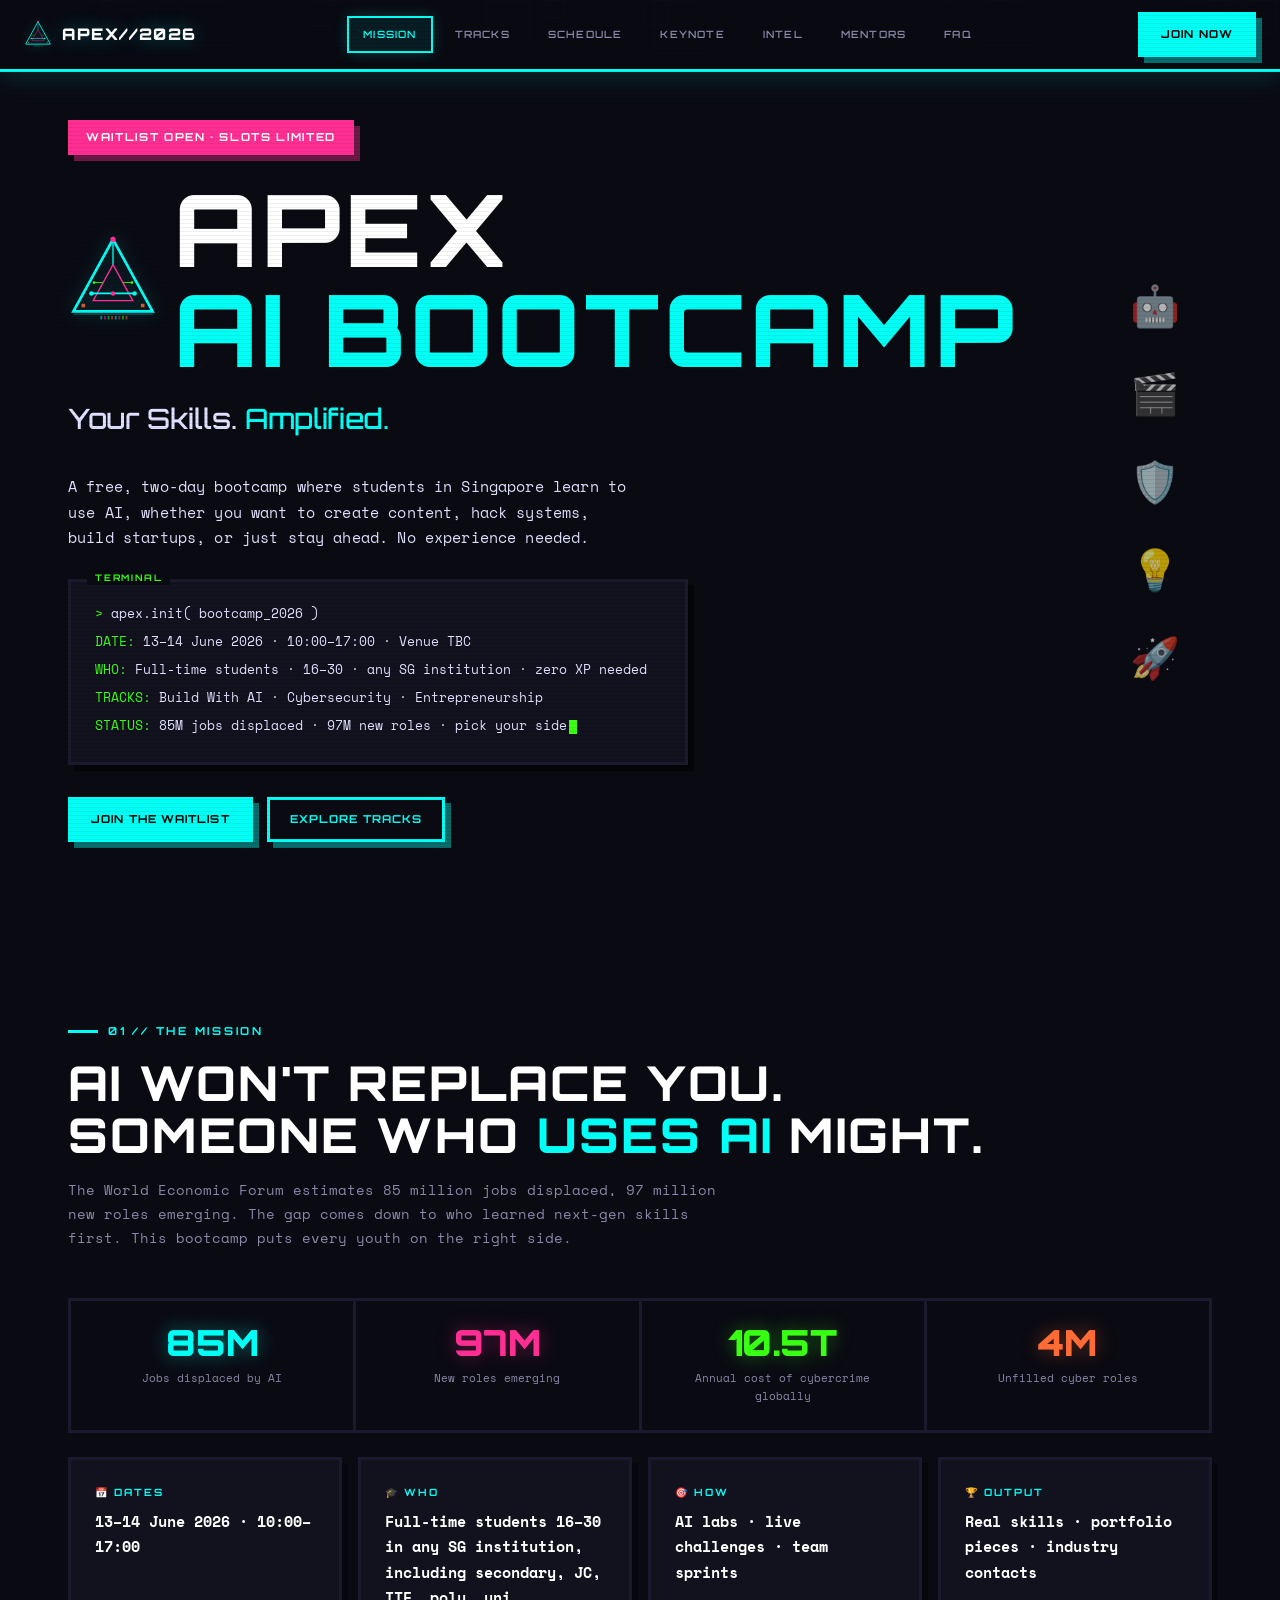
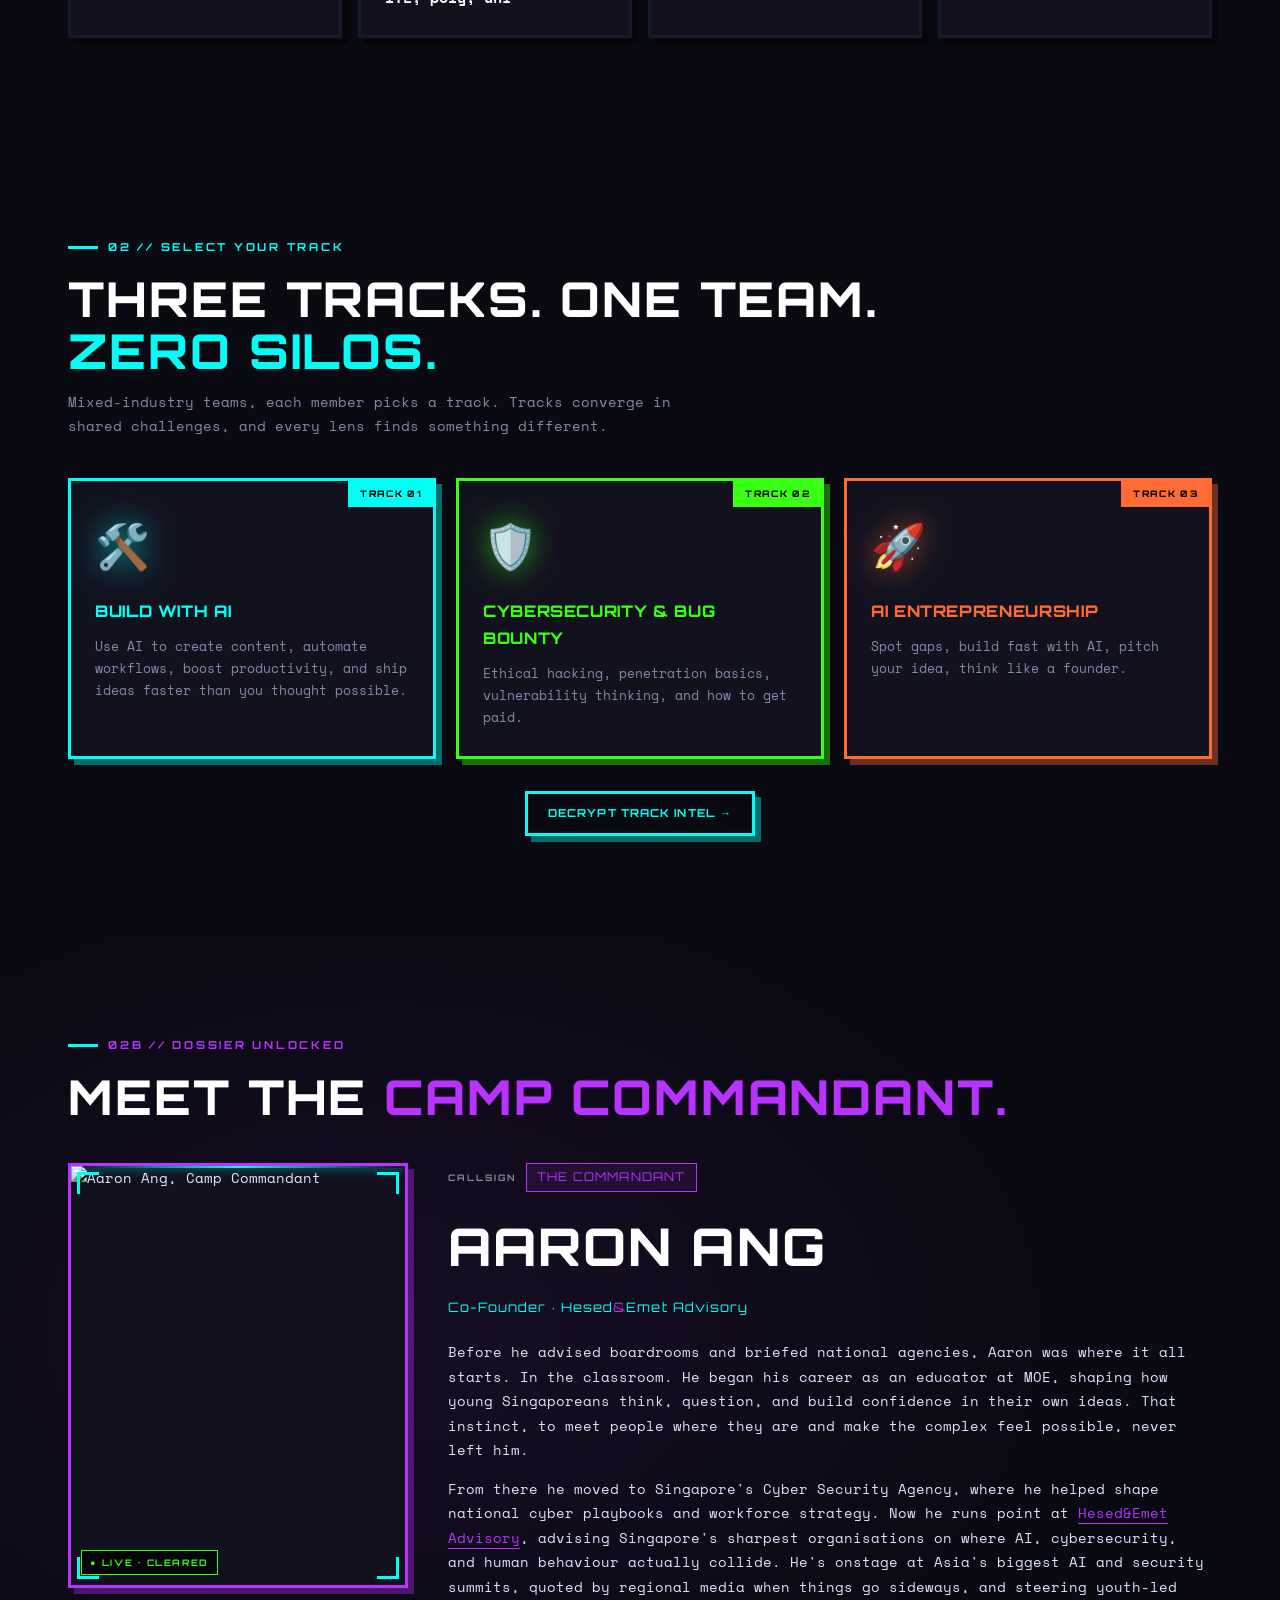
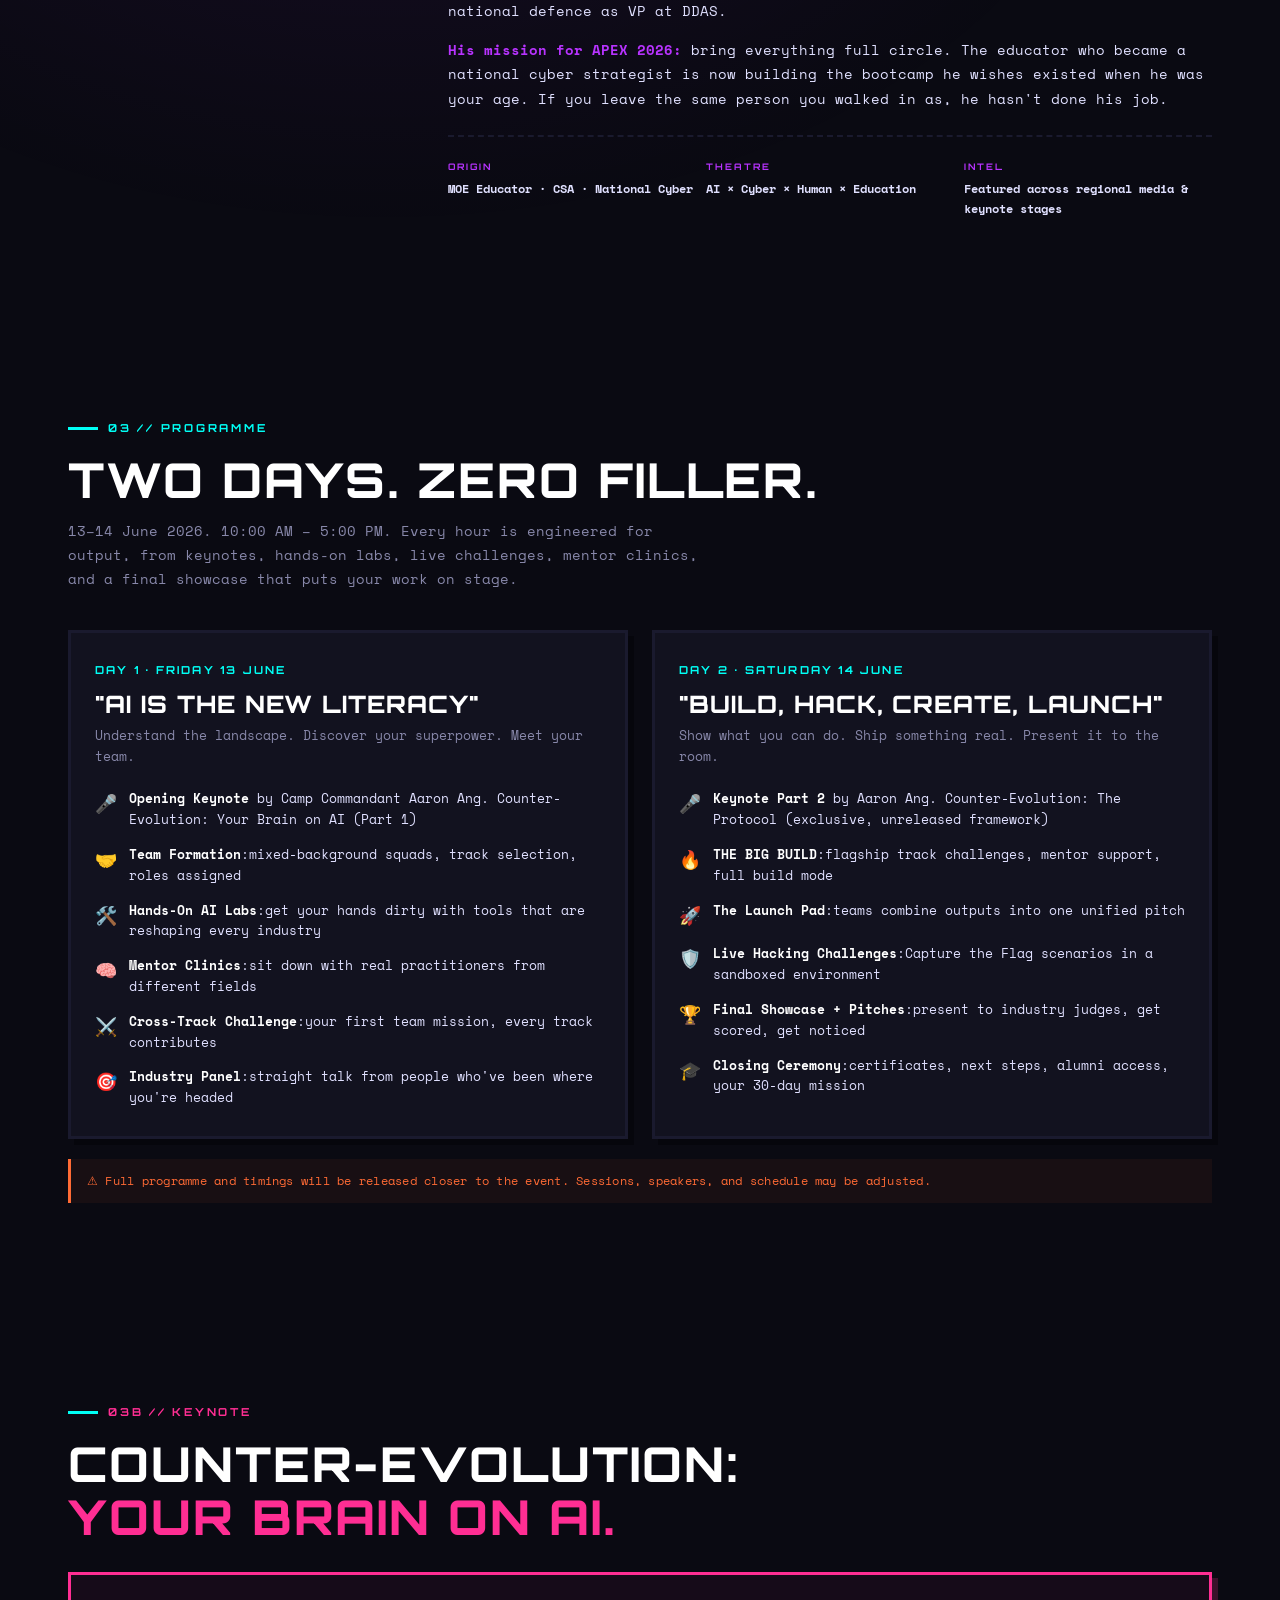
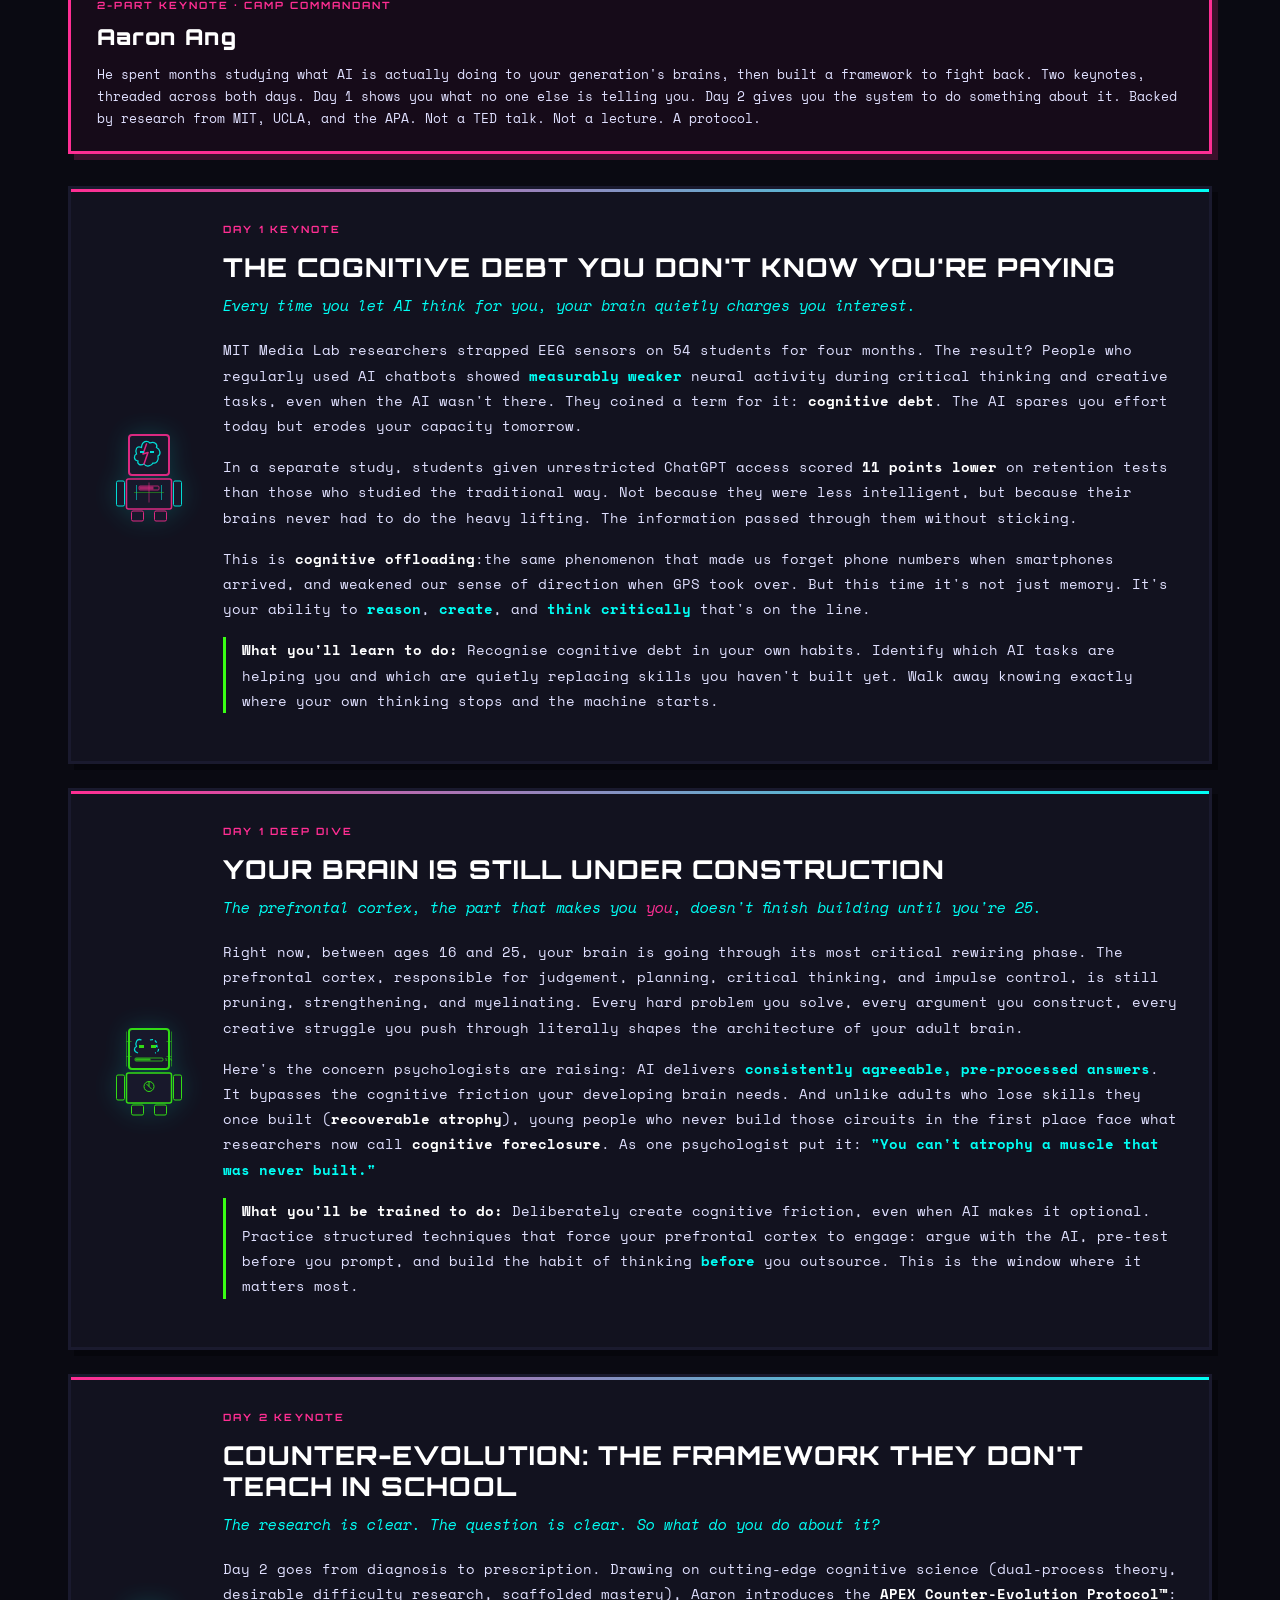
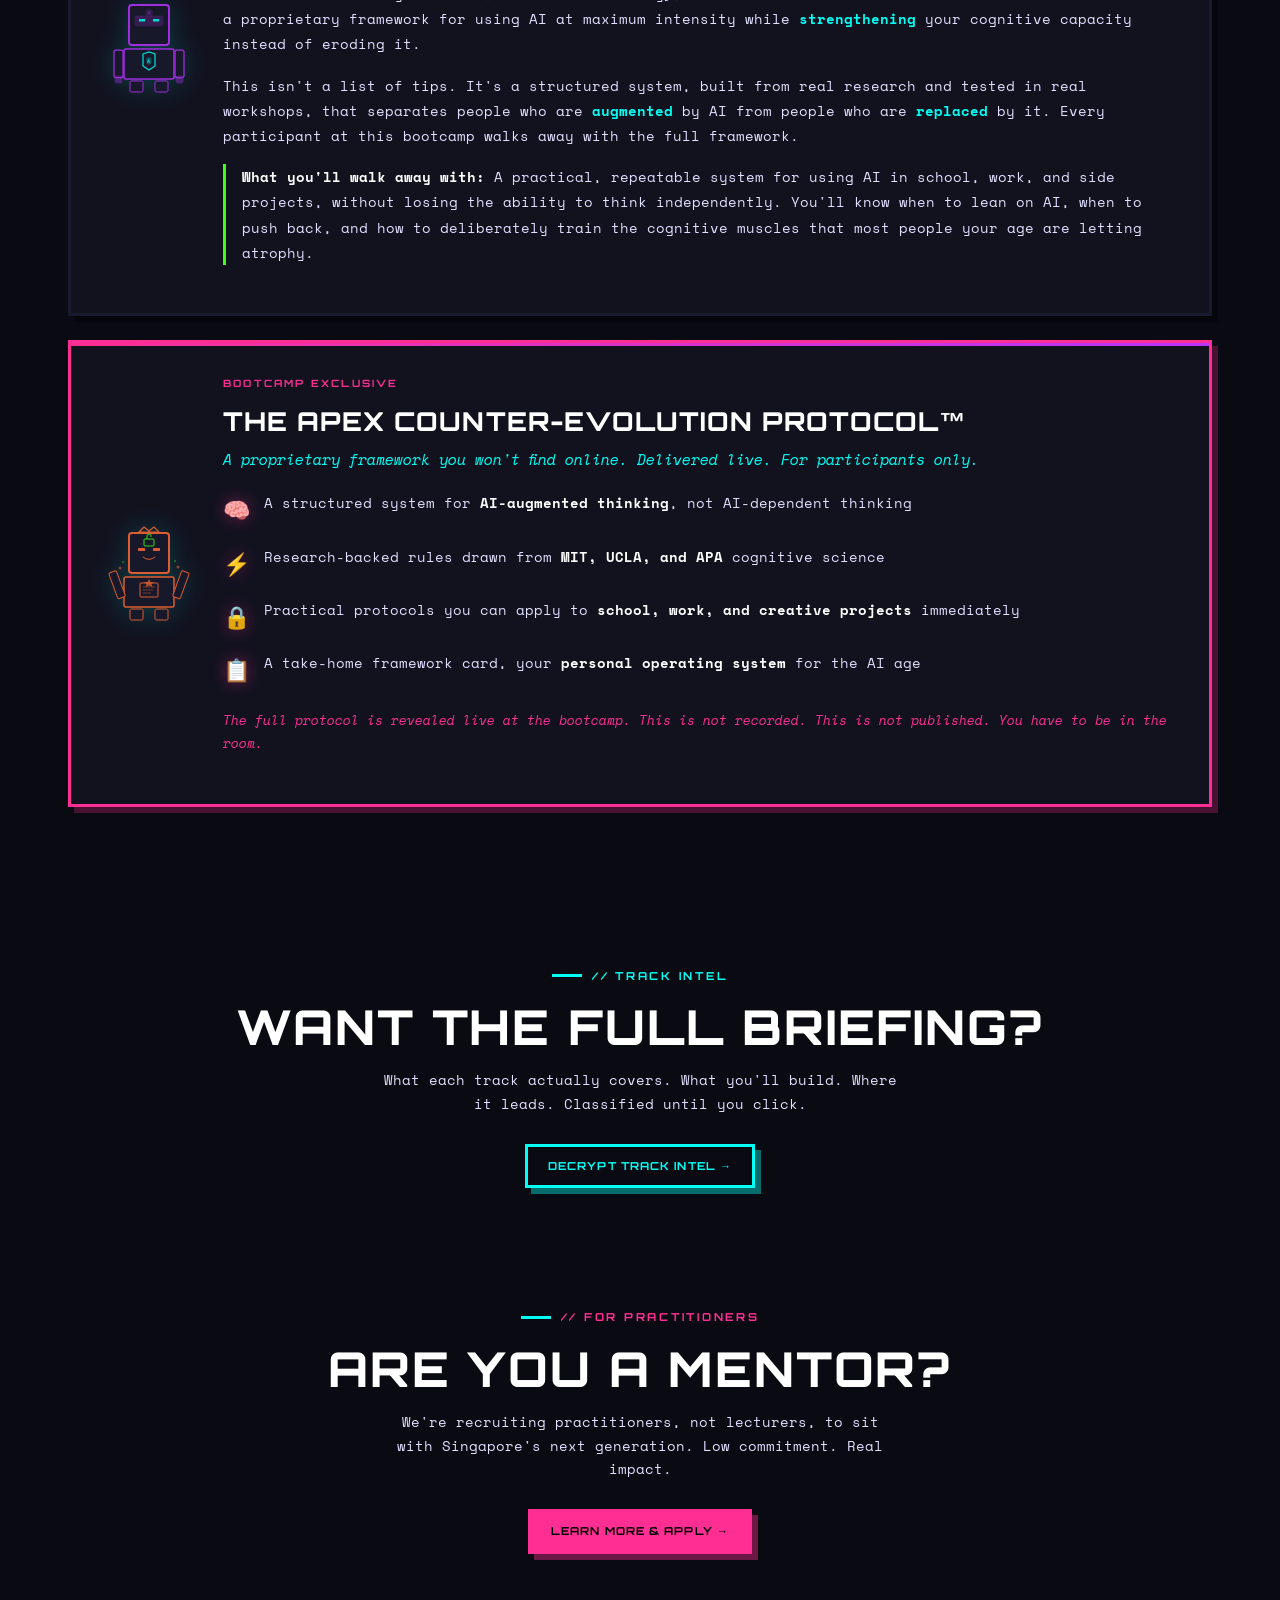
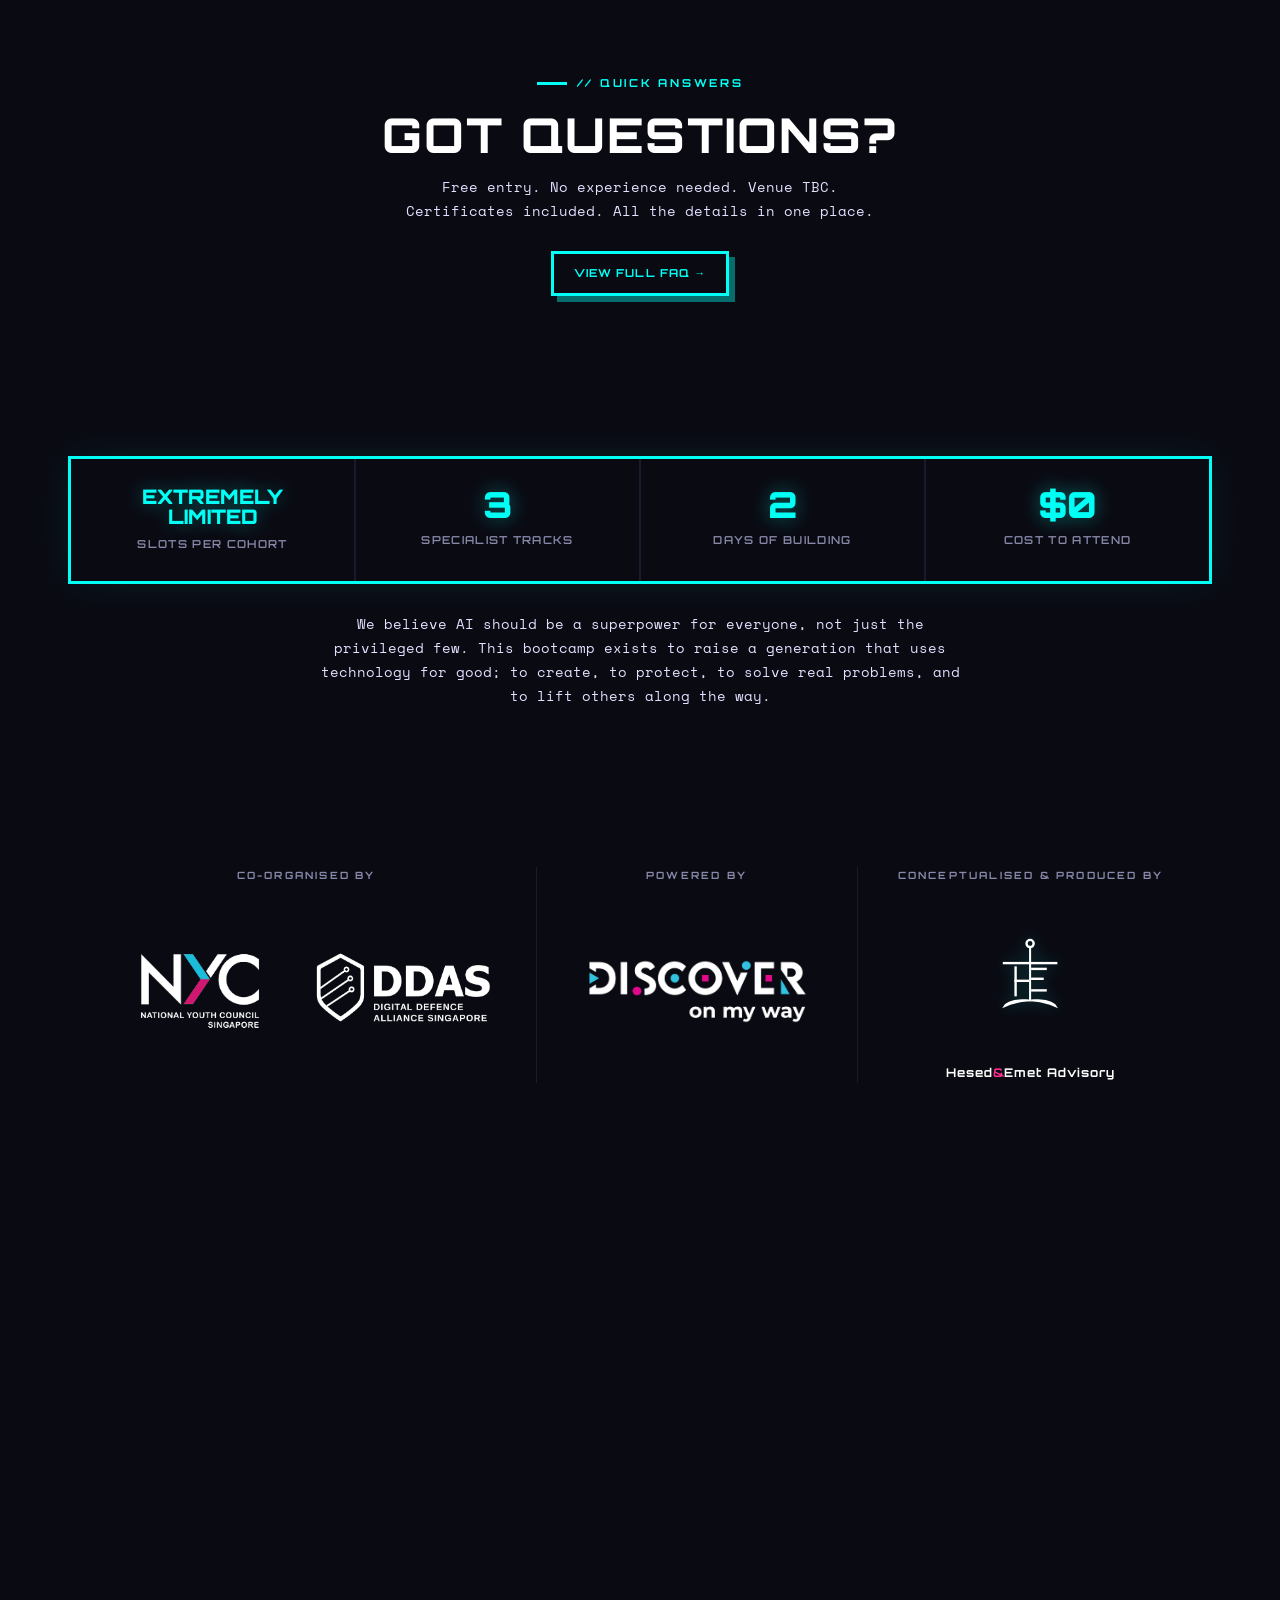
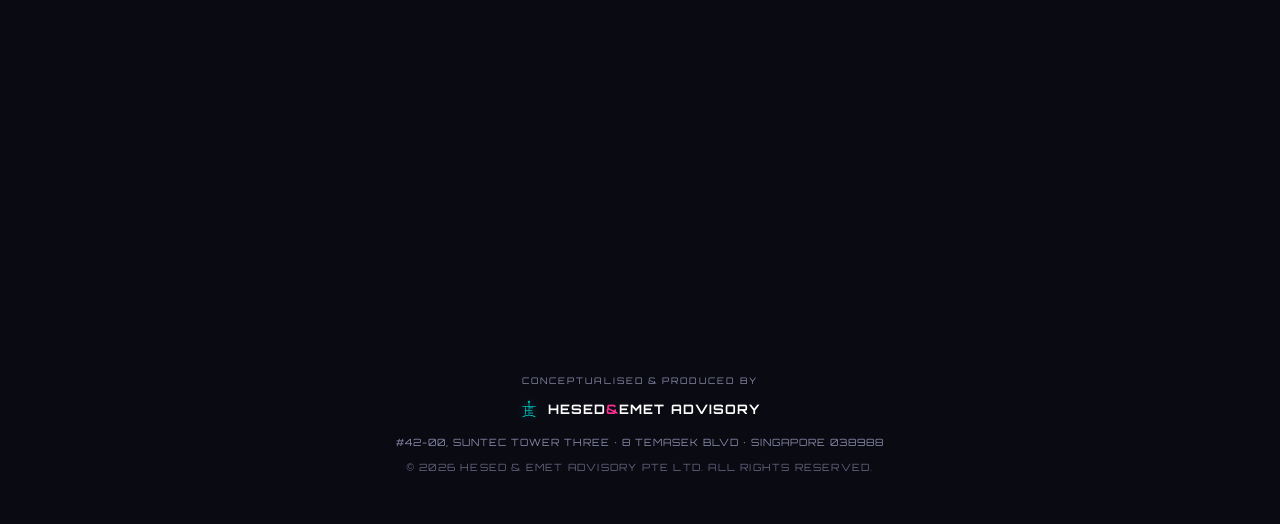
==== commit 4eba4fe1: "Sanity check: fix track count, venue, and capacity inconsistencies - index.html: "Four Tracks" -> "T" ====
--- a/index.html
+++ b/index.html
@@ -4,7 +4,7 @@
 <meta charset="UTF-8"/>
 <meta name="viewport" content="width=device-width,initial-scale=1.0"/>
 <title>APEX AI Bootcamp 2026 | Free AI, Cybersecurity &amp; Entrepreneurship Bootcamp for Students in Singapore</title>
-<meta name="description" content="Free two-day AI bootcamp for full-time students aged 16–30 in Singapore. Three hands-on tracks: Build With AI, Cybersecurity &amp; Bug Bounty, and AI Entrepreneurship. 13–14 June 2026 at Suntec City. No experience needed."/>
+<meta name="description" content="Free two-day AI bootcamp for full-time students aged 16–30 in Singapore. Three hands-on tracks: Build With AI, Cybersecurity &amp; Bug Bounty, and AI Entrepreneurship. 13–14 June 2026. No experience needed."/>
 <meta name="keywords" content="AI bootcamp Singapore, free tech workshop Singapore 2026, cybersecurity bootcamp students, build with AI course Singapore, AI workshop polytechnic JC ITE university, bug bounty training youth, AI entrepreneurship bootcamp, AI productivity tools students, APEX 2026"/>
 <meta property="og:type" content="website"/>
 <meta property="og:title" content="APEX AI Bootcamp 2026 | Your Skills. Amplified."/>
@@ -29,12 +29,10 @@
   "eventStatus": "https://schema.org/EventScheduled",
   "location": {
     "@type": "Place",
-    "name": "Suntec City",
+    "name": "TBC",
     "address": {
       "@type": "PostalAddress",
-      "streetAddress": "#42-00, Suntec Tower Three, 8 Temasek Blvd",
       "addressLocality": "Singapore",
-      "postalCode": "038988",
       "addressCountry": "SG"
     }
   },
@@ -55,7 +53,6 @@
   "isAccessibleForFree": true,
   "inLanguage": "en",
   "typicalAgeRange": "16-30",
-  "maximumAttendeeCapacity": 80,
   "offers": {
     "@type": "Offer",
     "price": "0",
@@ -138,7 +135,7 @@
 <section id="tracks" class="zone">
   <div class="wrap">
     <div class="zone-label reveal">02 // Select Your Track</div>
-    <h2 class="reveal">Four Tracks. One Team.<br/><em>Zero Silos.</em></h2>
+    <h2 class="reveal">Three Tracks. One Team.<br/><em>Zero Silos.</em></h2>
     <p class="reveal" style="max-width:620px;margin-top:12px;">Mixed-industry teams, each member picks a track. Tracks converge in shared challenges, and every lens finds something different.</p>
     <div class="track-grid">
       <div class="track-card t1 reveal"><span class="badge">TRACK 01</span><span class="ico">🛠️</span><h3>Build With AI</h3><p>Use AI to create content, automate workflows, boost productivity, and ship ideas faster than you thought possible.</p></div>
--- a/styles.css
+++ b/styles.css
@@ -281,10 +281,10 @@
 .org-vdivider{width:1px;align-self:stretch;background:var(--bg3);flex-shrink:0}
 .org-role{font-family:'Orbitron',sans-serif;font-size:10px;font-weight:700;letter-spacing:.22em;text-transform:uppercase;color:var(--tx2)}
 .org-img{object-fit:contain}
-.org-img-sq{height:120px;width:auto}
+.org-img-sq{height:185px;width:auto}
 .org-img-nyc{height:120px;width:auto}
-.org-img-wide{height:55px;width:auto;max-width:240px}
-.org-he-svg{height:75px;width:auto;color:#fff;filter:drop-shadow(0 0 8px rgba(0,255,245,.3))}
+.org-img-wide{height:70px;width:auto;max-width:240px;margin-top:auto;margin-bottom:auto}
+.org-he-svg{height:75px;width:auto;color:#fff;filter:drop-shadow(0 0 8px rgba(0,255,245,.3));margin-top:auto;margin-bottom:auto}
 .org-he-name{font-family:'Orbitron',sans-serif;font-size:12px;font-weight:700;color:#fff;letter-spacing:.08em}
 @media(max-width:640px){
   .org-strip{gap:36px;flex-direction:column;align-items:center}
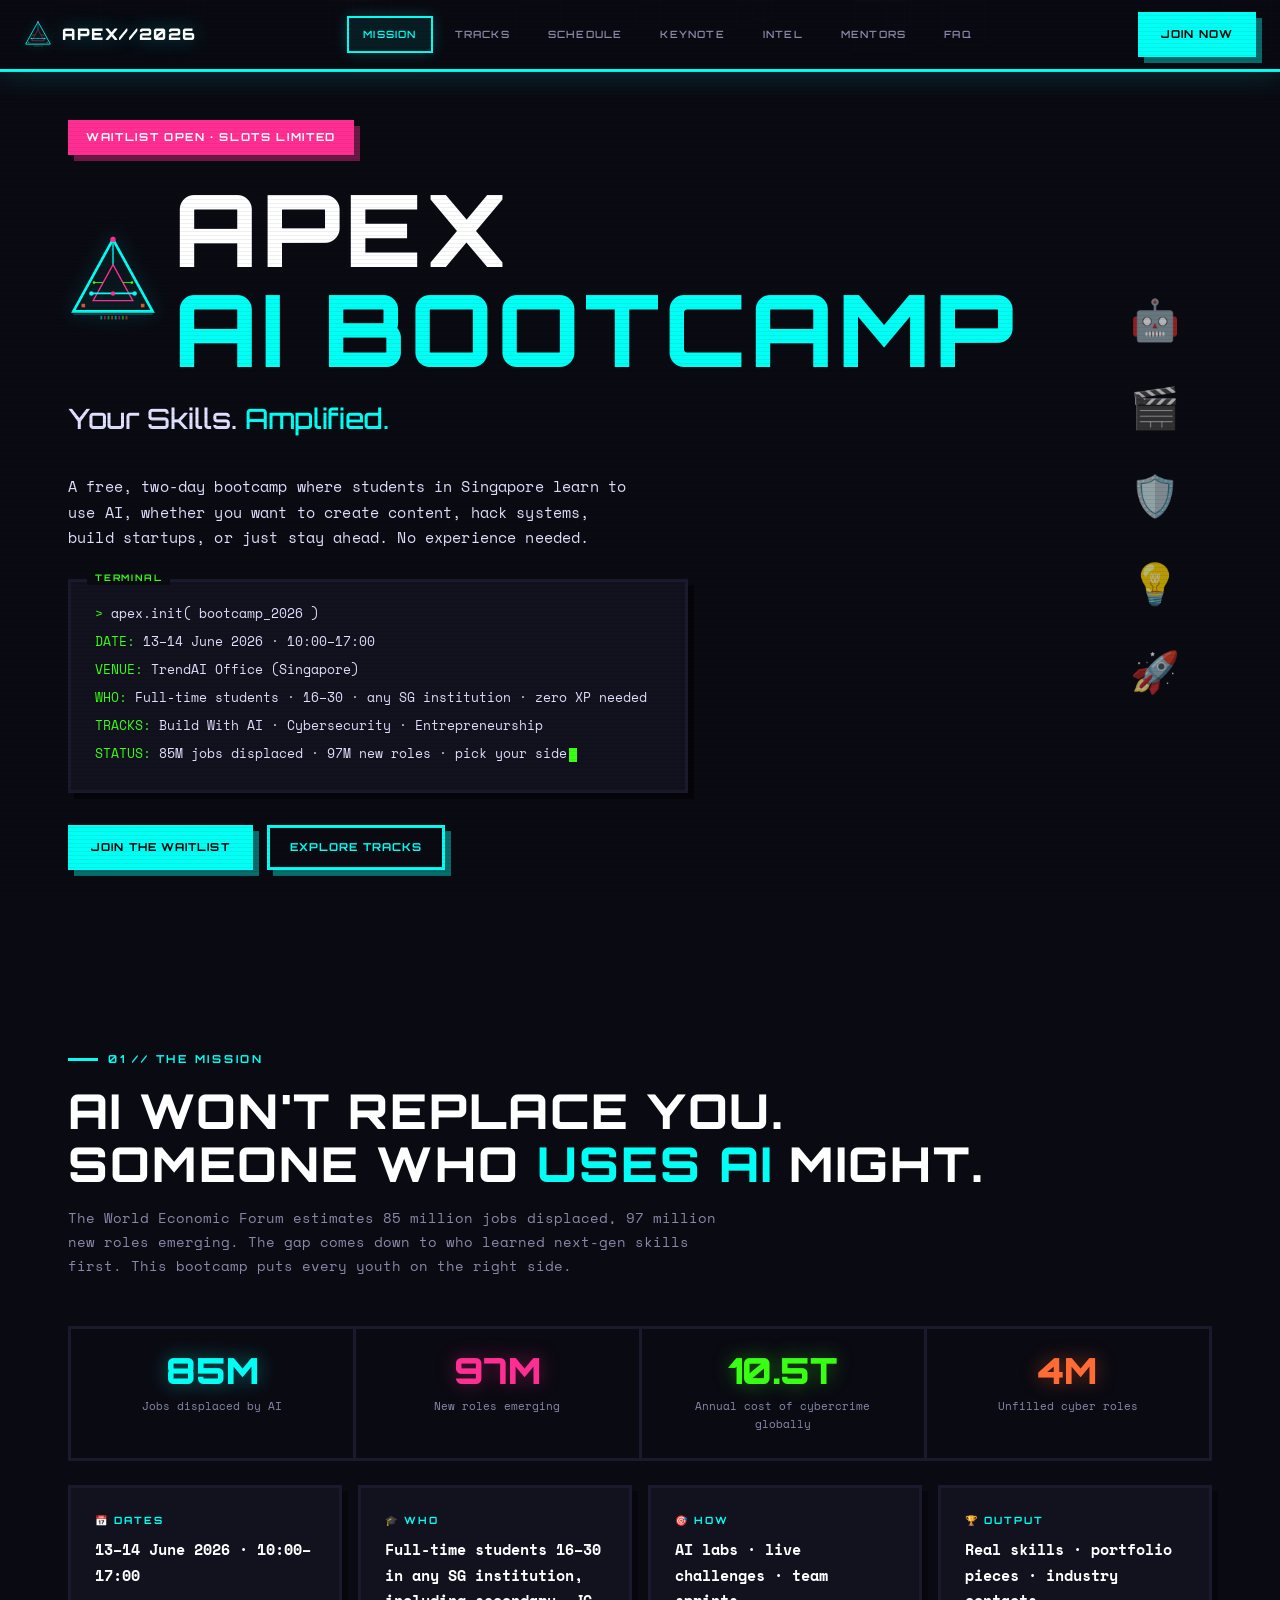
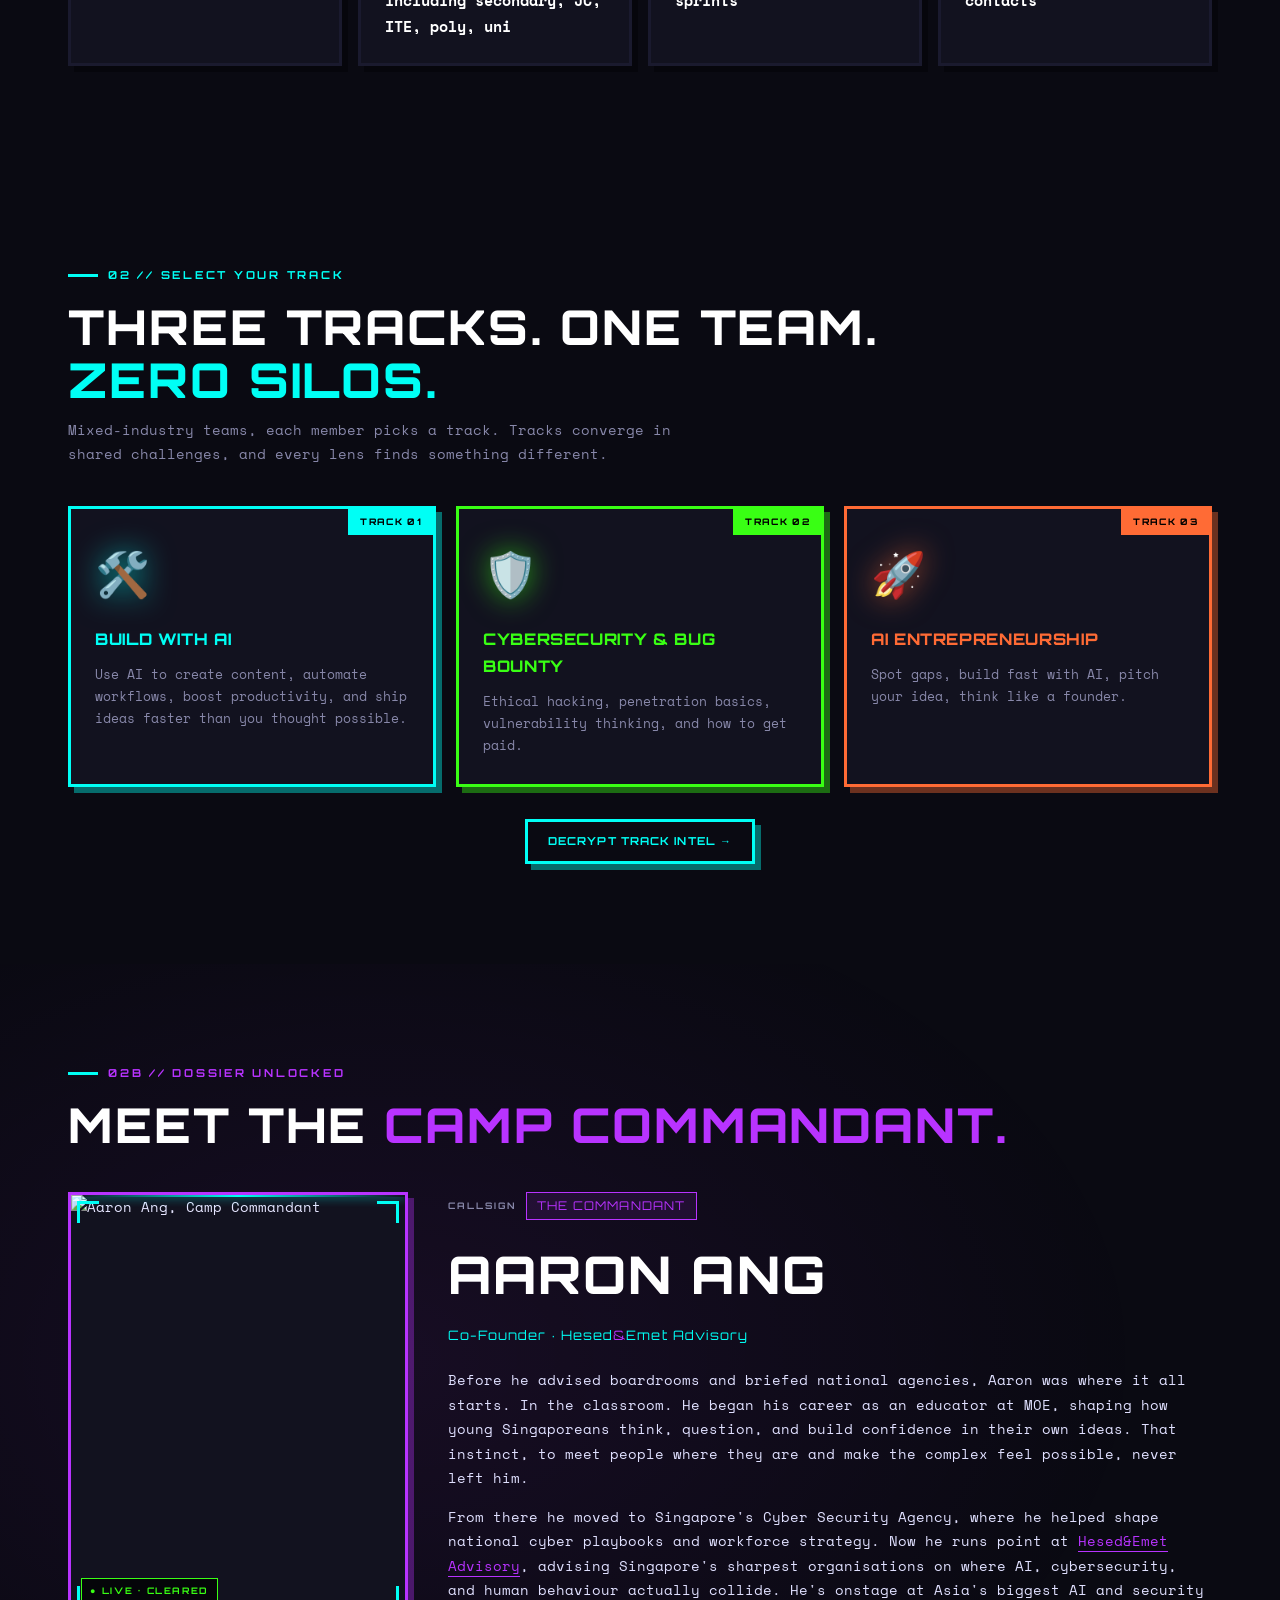
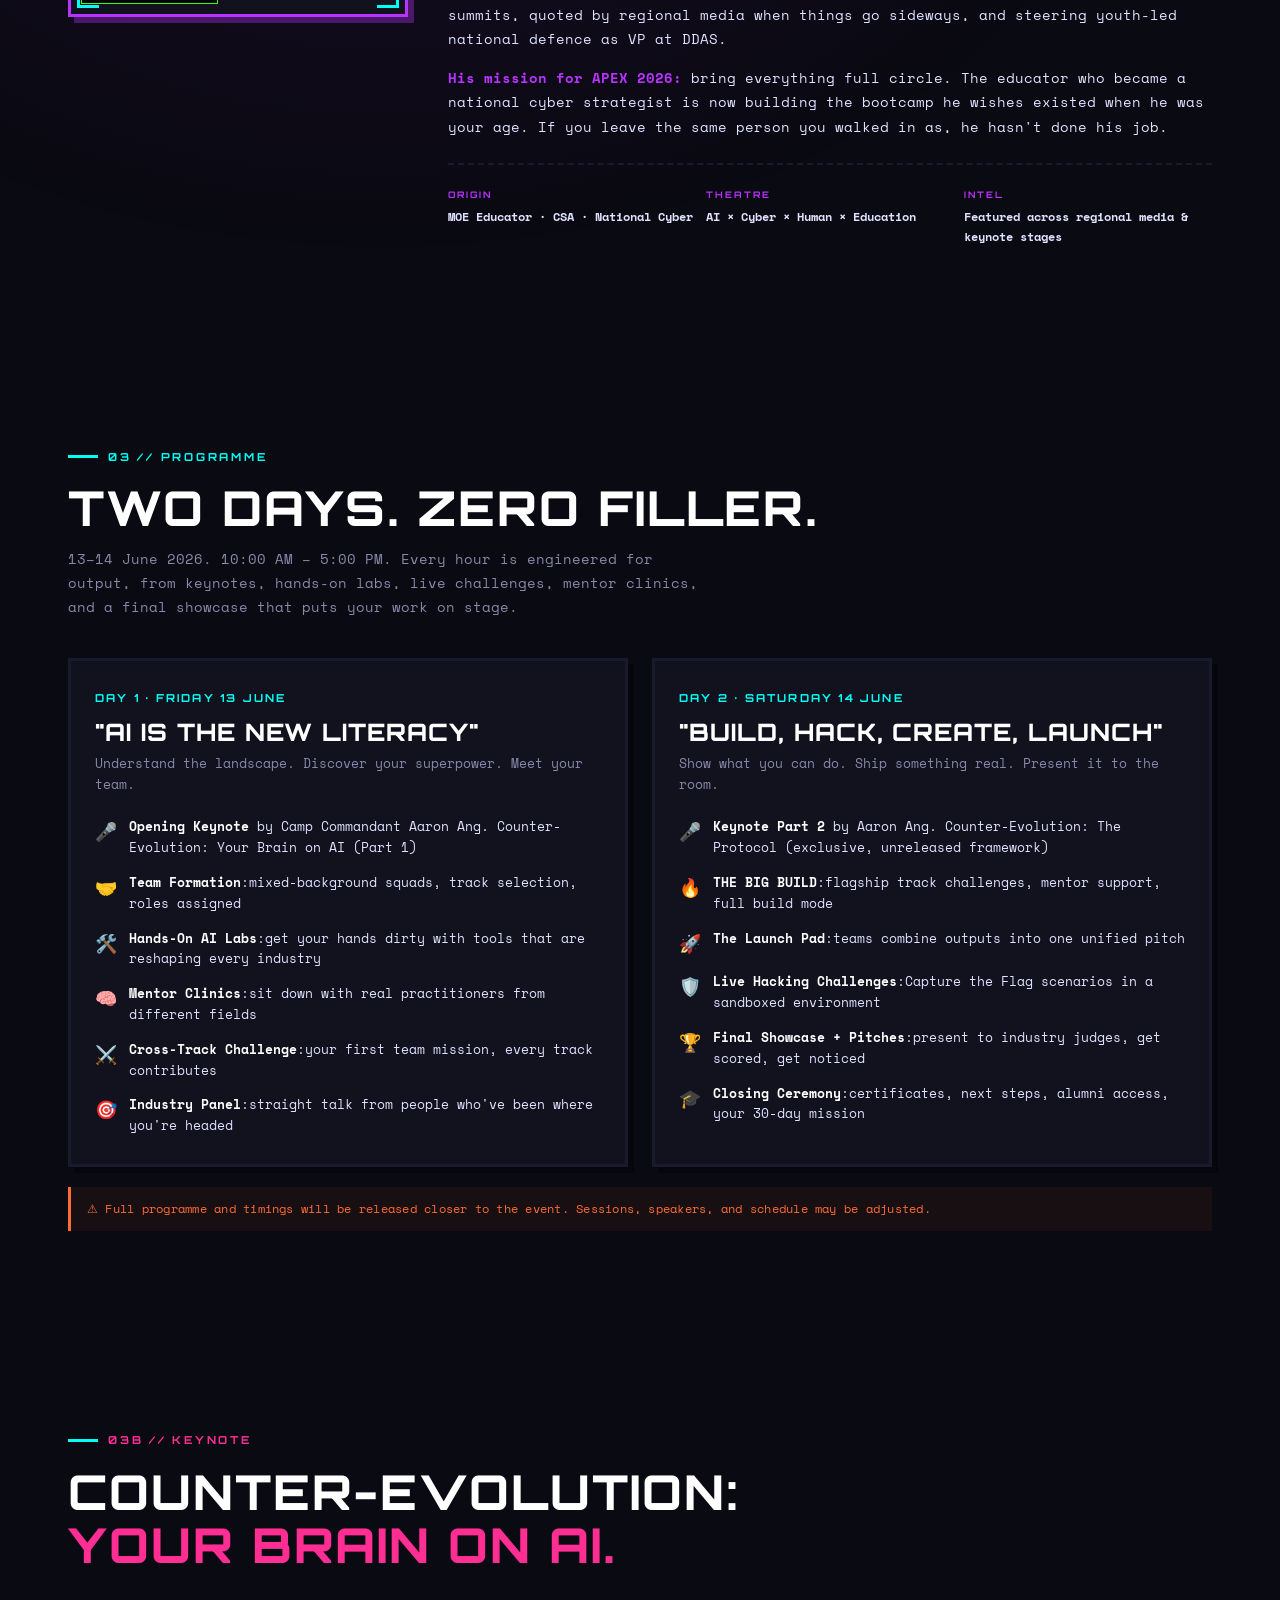
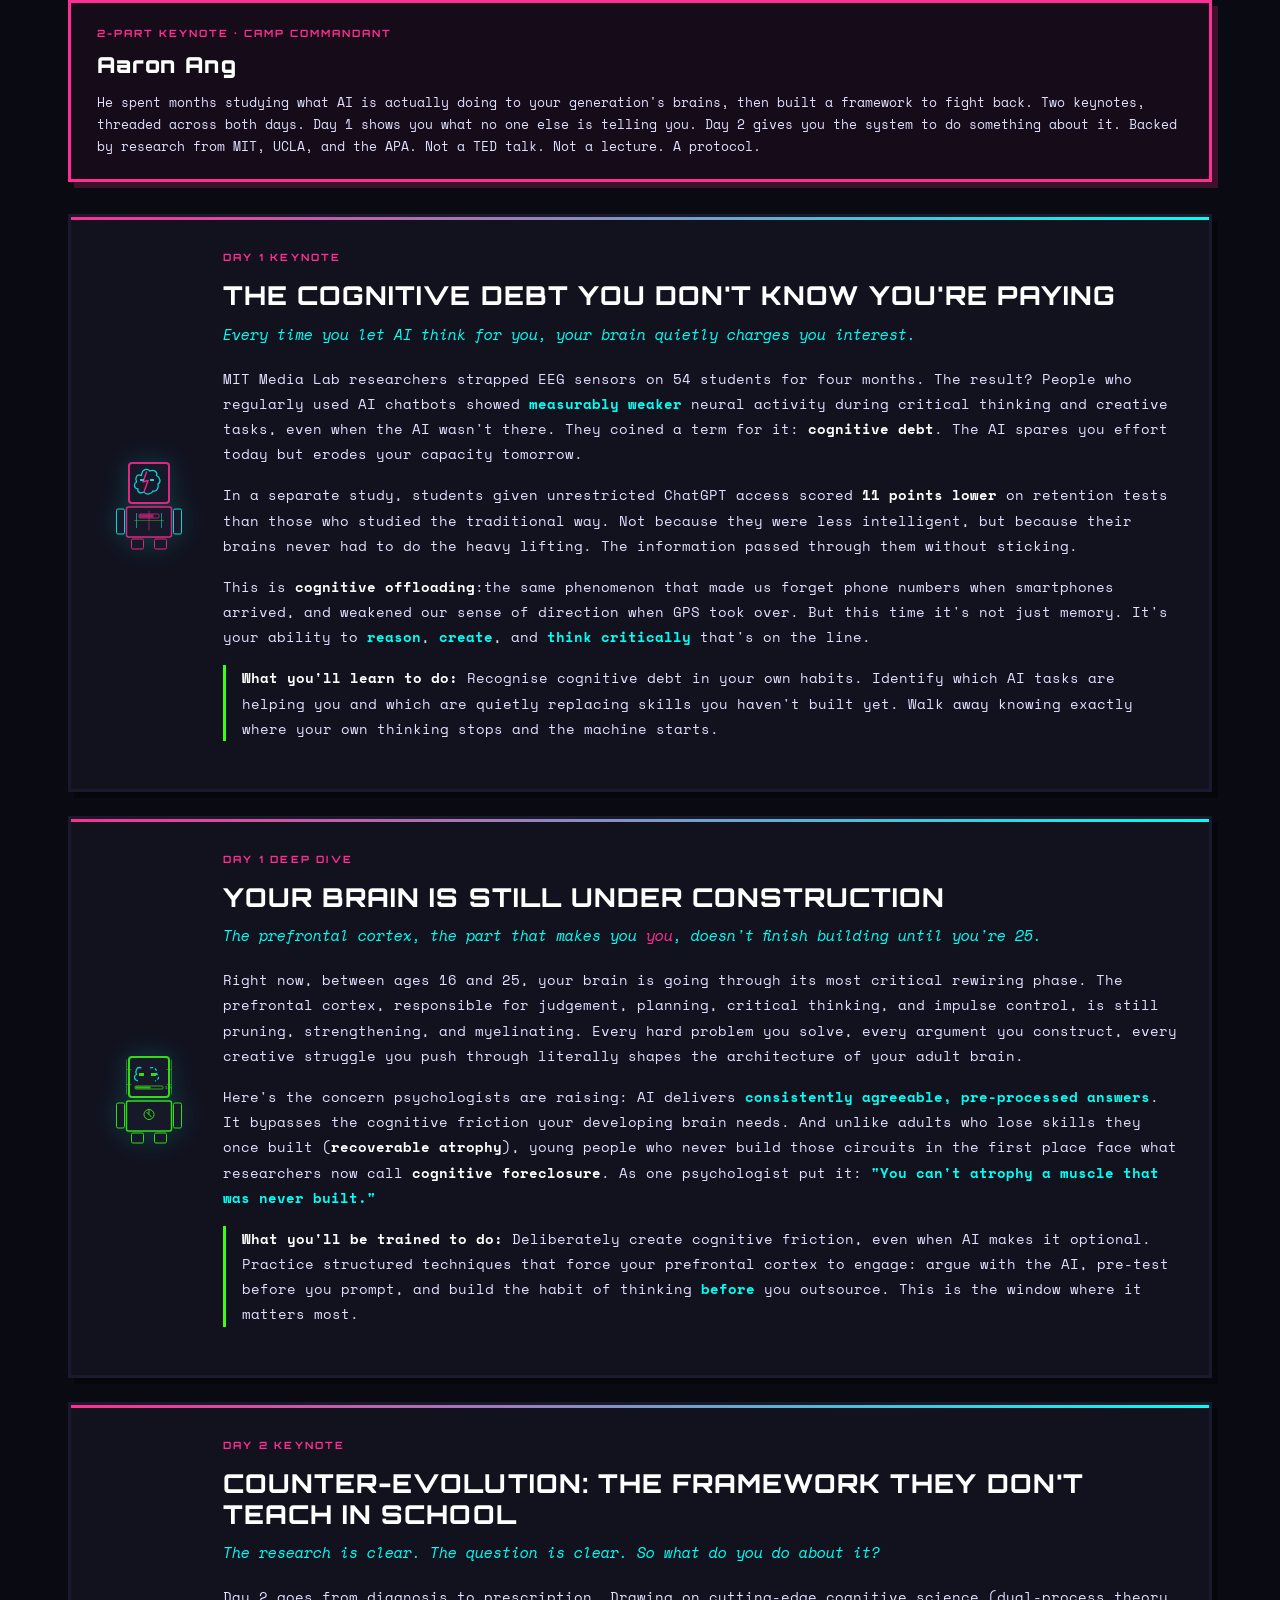
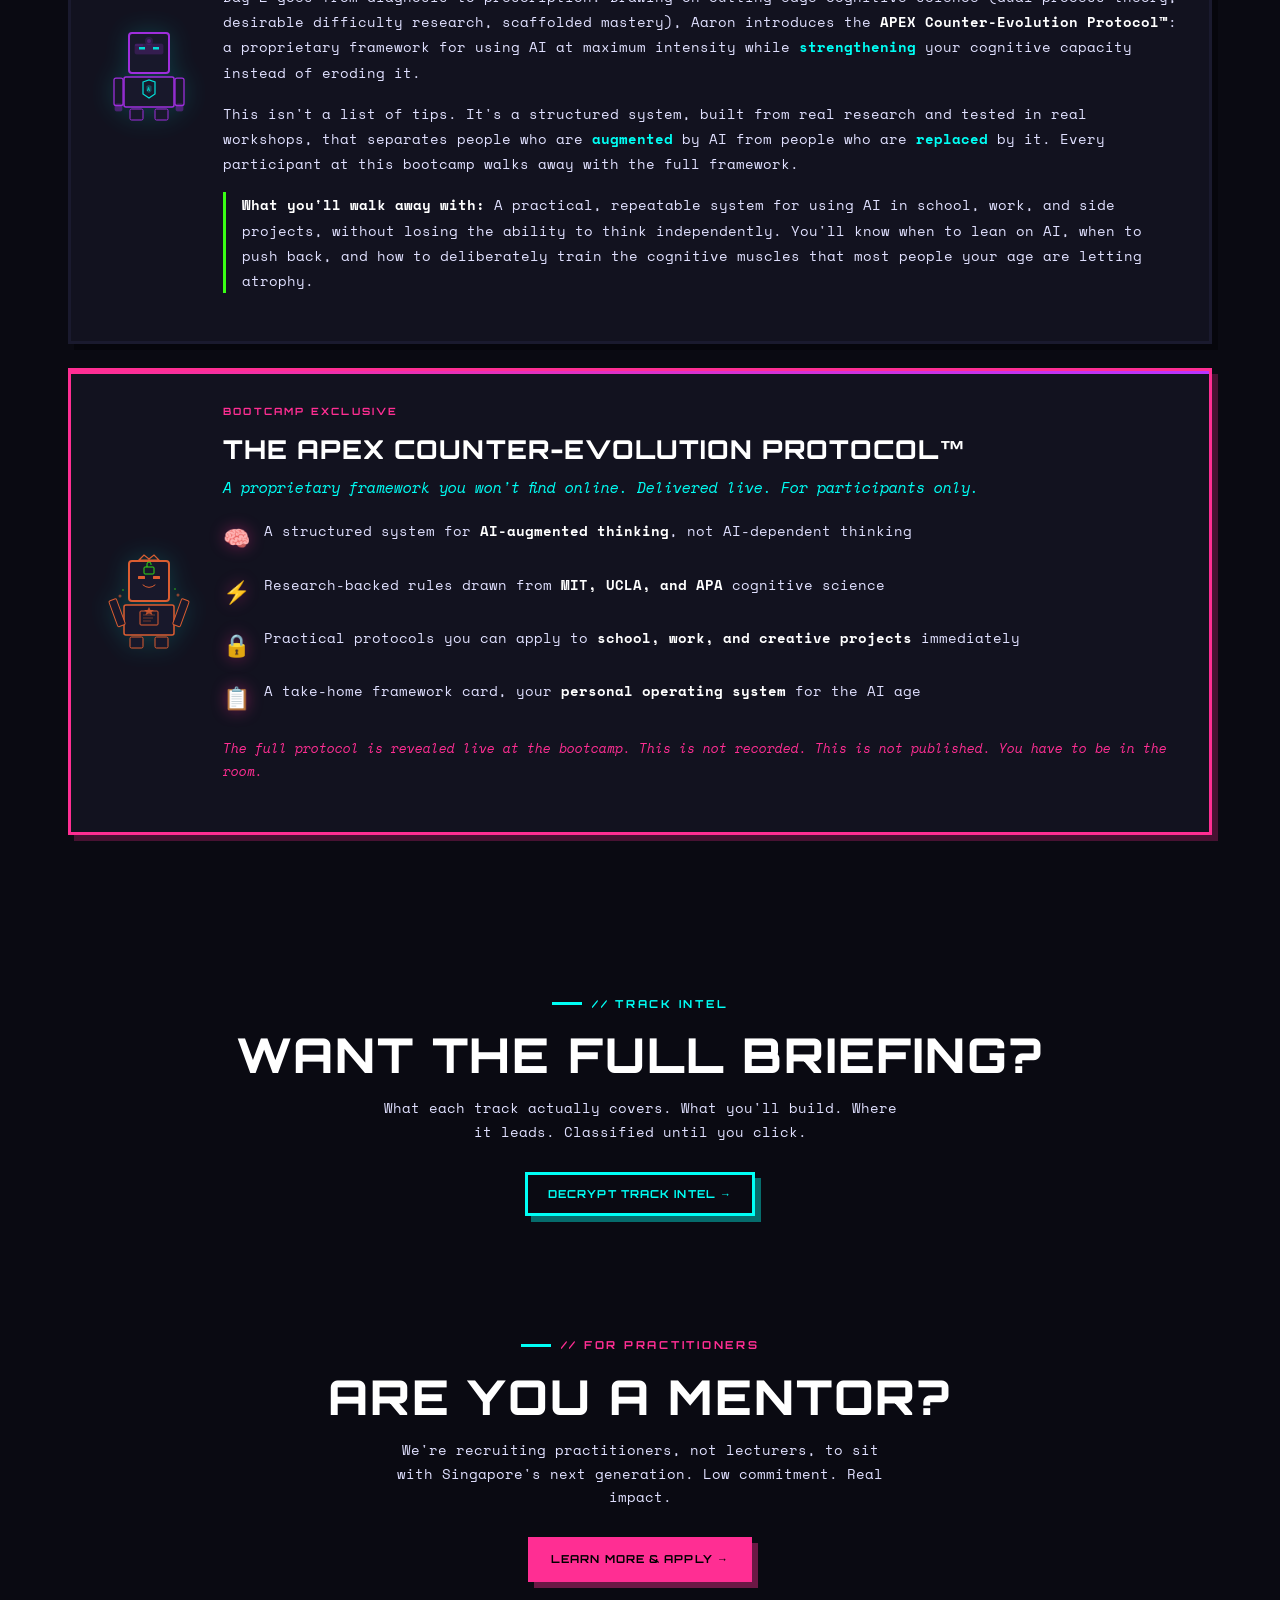
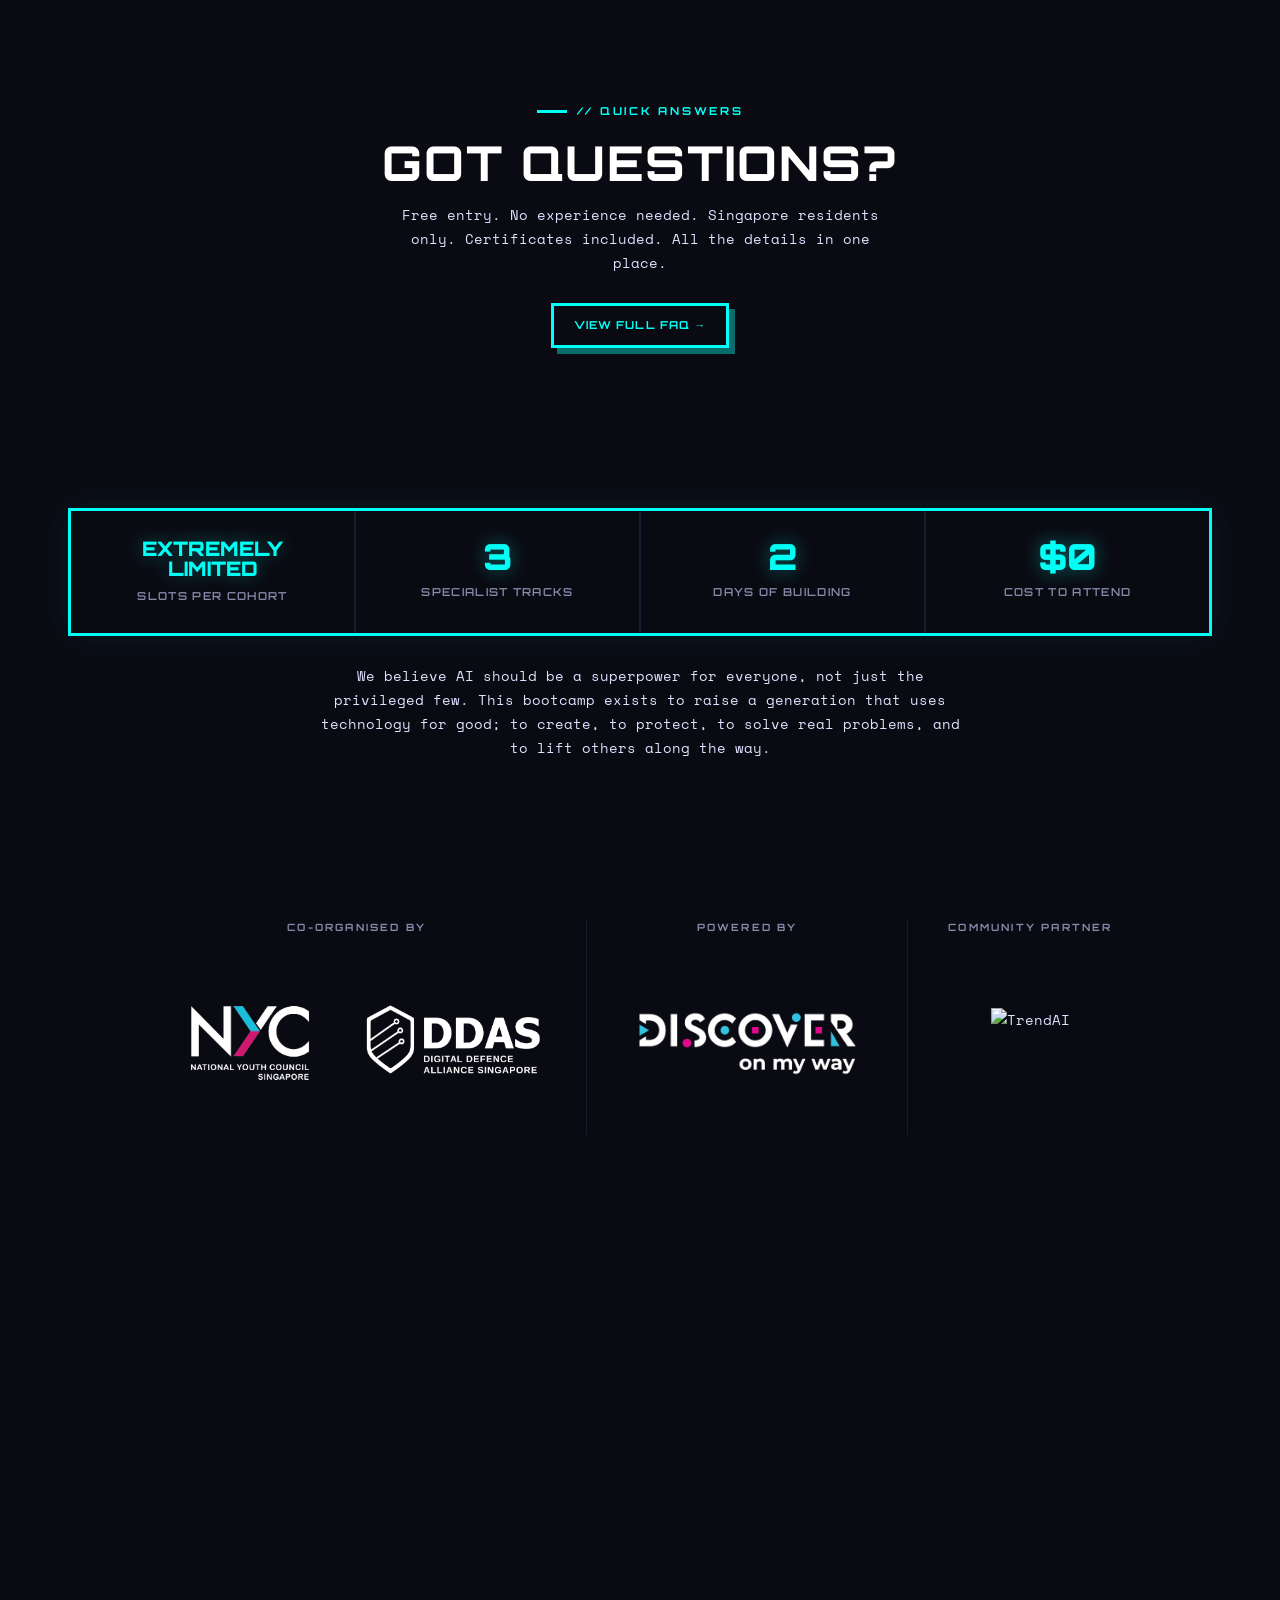
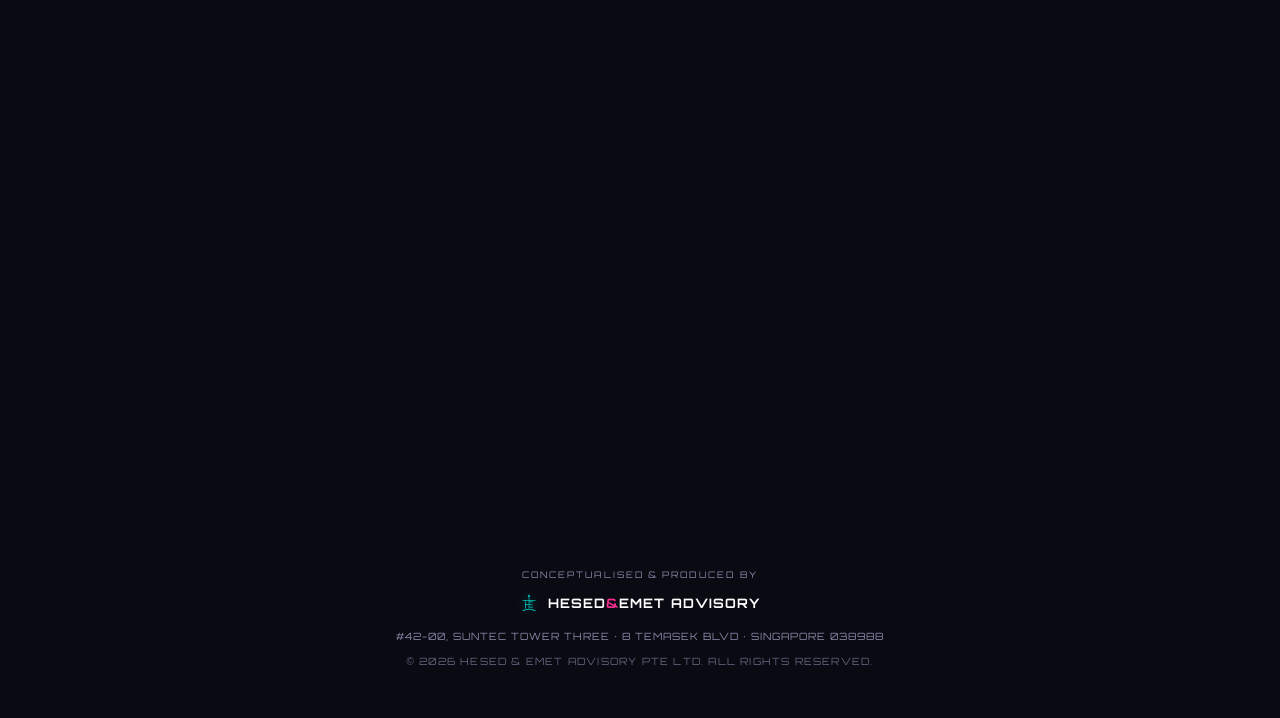
==== commit b7a35429: "Add venue (TrendAI Office), TrendAI as community partner, SG-only FAQ Venue: - Hero terminal: "Venue" ====
--- a/index.html
+++ b/index.html
@@ -29,7 +29,7 @@
   "eventStatus": "https://schema.org/EventScheduled",
   "location": {
     "@type": "Place",
-    "name": "TBC",
+    "name": "TrendAI Office",
     "address": {
       "@type": "PostalAddress",
       "addressLocality": "Singapore",
@@ -43,7 +43,8 @@
   "sponsor": [
     {"@type": "Organization", "name": "Hesed & Emet Advisory Pte Ltd", "url": "https://www.hesedemet.asia"},
     {"@type": "Organization", "name": "National Youth Council"},
-    {"@type": "Organization", "name": "Discover On My Way"}
+    {"@type": "Organization", "name": "Discover On My Way"},
+    {"@type": "Organization", "name": "TrendAI"}
   ],
   "audience": {
     "@type": "EducationalAudience",
@@ -97,7 +98,8 @@
     <p class="hero-plain reveal">A free, two-day bootcamp where students in Singapore learn to use AI, whether you want to create content, hack systems, build startups, or just stay ahead. No experience needed.</p>
     <div class="console reveal">
       <div class="ln"><span class="p">&gt;</span> <span class="v">apex.init( bootcamp_2026 )</span></div>
-      <div class="ln"><span class="p">DATE:</span> <span class="v">13–14 June 2026 · 10:00–17:00 · Venue TBC</span></div>
+      <div class="ln"><span class="p">DATE:</span> <span class="v">13–14 June 2026 · 10:00–17:00</span></div>
+      <div class="ln"><span class="p">VENUE:</span> <span class="v">TrendAI Office (Singapore)</span></div>
       <div class="ln"><span class="p">WHO:</span> <span class="v">Full-time students · 16–30 · any SG institution · zero XP needed</span></div>
       <div class="ln"><span class="p">TRACKS:</span> <span class="v">Build With AI · Cybersecurity · Entrepreneurship</span></div>
       <div class="ln"><span class="p">STATUS:</span> <span class="v">85M jobs displaced · 97M new roles · pick your side<span class="cursor"></span></span></div>
@@ -328,7 +330,7 @@
   <div class="wrap" style="text-align:center;">
     <div class="zone-label reveal" style="justify-content:center">// Quick Answers</div>
     <h2 class="reveal" style="margin-bottom:14px;">Got Questions?</h2>
-    <p class="reveal" style="max-width:480px;margin:0 auto 28px;color:var(--tx);">Free entry. No experience needed. Venue TBC. Certificates included. All the details in one place.</p>
+    <p class="reveal" style="max-width:480px;margin:0 auto 28px;color:var(--tx);">Free entry. No experience needed. Singapore residents only. Certificates included. All the details in one place.</p>
     <a href="faq.html" class="hud-btn outline reveal">View Full FAQ →</a>
   </div>
 </section>
@@ -376,8 +378,14 @@
       </div>
       <span class="org-vdivider"></span>
       <div class="org-col">
-        <span class="org-role">Conceptualised &amp; Produced by</span>
-        <svg class="org-img org-he-svg" viewBox="0 0 200 220" xmlns="http://www.w3.org/2000/svg" fill="currentColor" aria-hidden="true">
+        <span class="org-role">Community Partner</span>
+        <img src="trendai.png" alt="TrendAI" class="org-img org-img-wide" />
+      </div>
+    </div>
+    <div class="org-bottom reveal">
+      <span class="org-role">Conceptualised &amp; Produced by</span>
+      <div class="org-he-row">
+        <svg class="org-he-svg-sm" viewBox="0 0 200 220" xmlns="http://www.w3.org/2000/svg" fill="currentColor" aria-hidden="true">
           <path fill-rule="evenodd" d="M100,8 A14,14 0 0,1 100,36 A14,14 0 0,1 100,8 Z M100,15 A7,7 0 0,0 100,29 A7,7 0 0,0 100,15 Z"/>
           <rect x="97" y="29" width="6" height="163"/><rect x="20" y="76" width="160" height="7"/>
           <rect x="54" y="89" width="7" height="88"/><rect x="54" y="128" width="43" height="7"/>
--- a/styles.css
+++ b/styles.css
@@ -330,6 +330,9 @@
 .pt-item .pt-icon{font-size:22px;flex-shrink:0;filter:drop-shadow(0 0 8px rgba(255,46,147,.4))}
 .pt-item strong{color:#fff}
 
+.org-bottom{display:flex;flex-direction:column;align-items:center;gap:12px;margin-top:40px;padding-top:32px;border-top:1px solid var(--bg3);text-align:center}
+.org-he-row{display:flex;align-items:center;gap:12px}
+.org-he-svg-sm{height:40px;width:auto;color:#fff;filter:drop-shadow(0 0 6px rgba(0,255,245,.3))}
 #organisers{padding:60px 0;border:none}
 
 #closing{text-align:center;padding:120px 0}
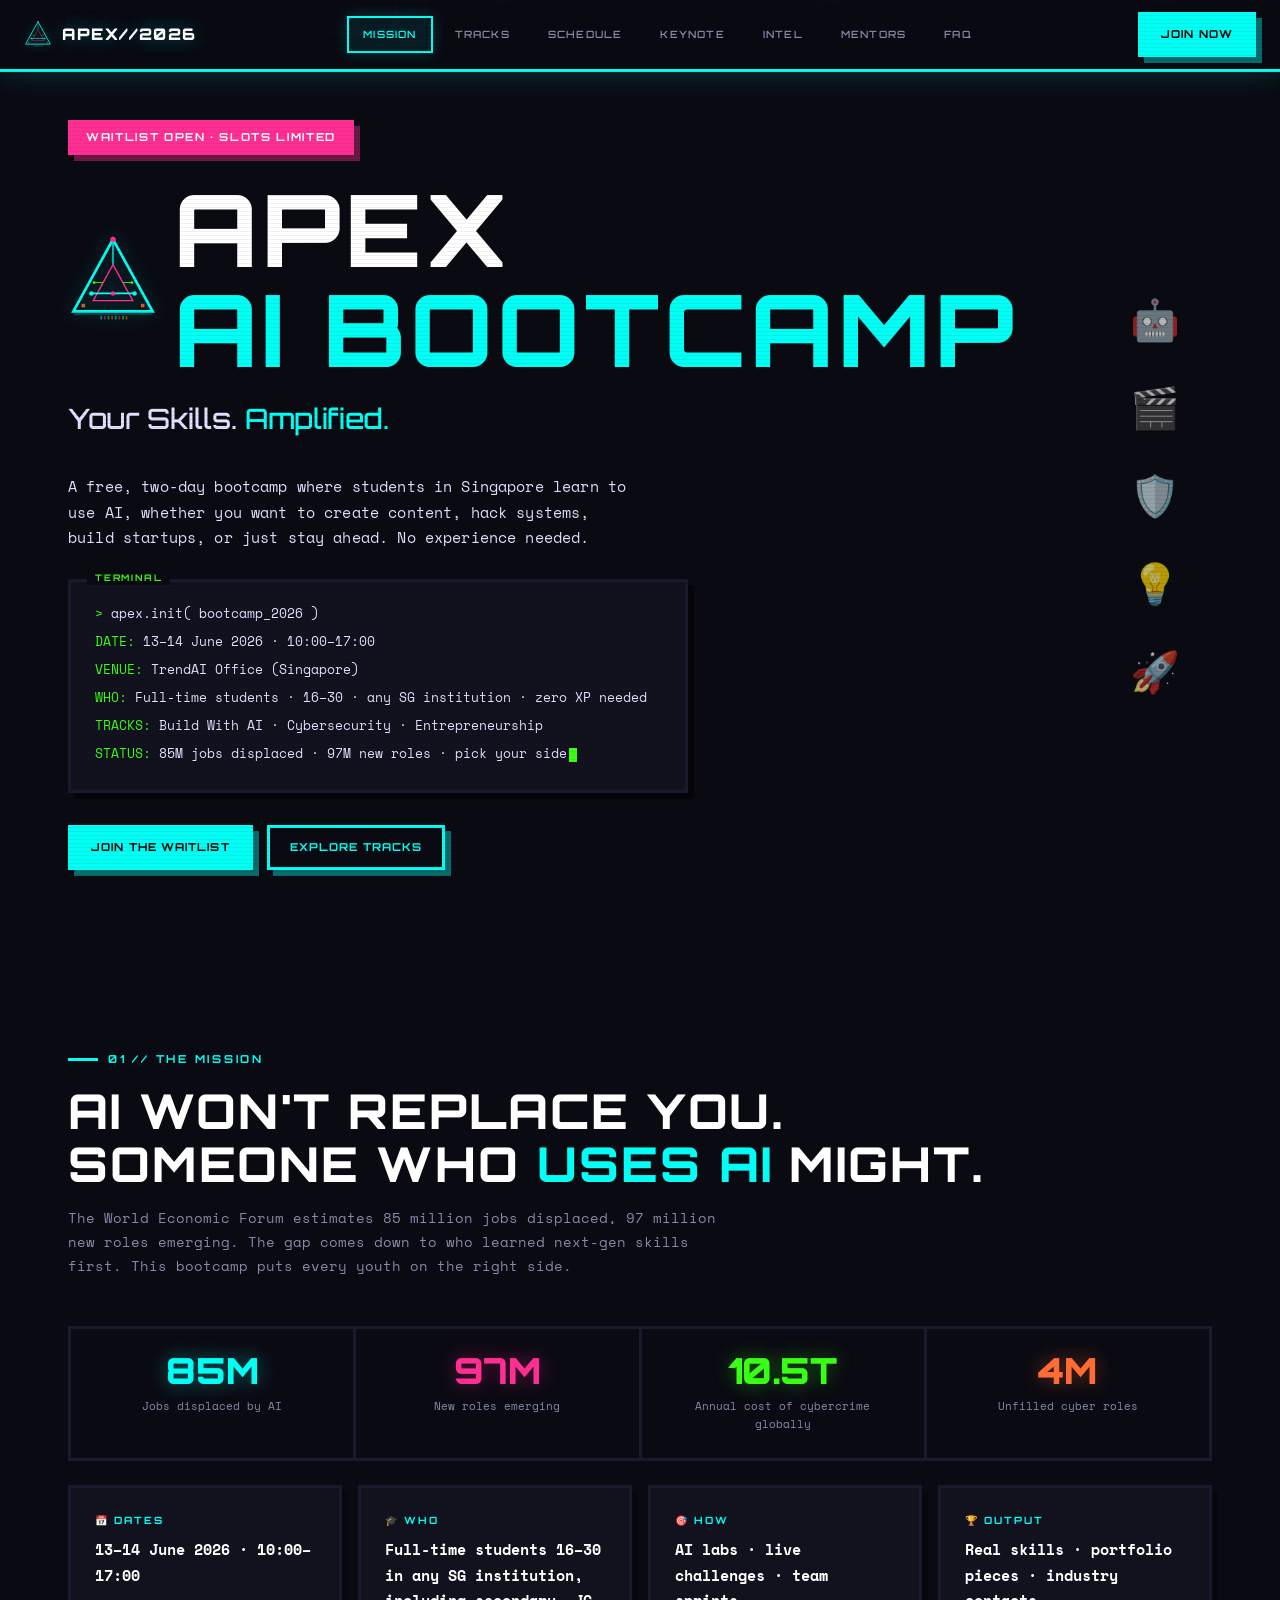
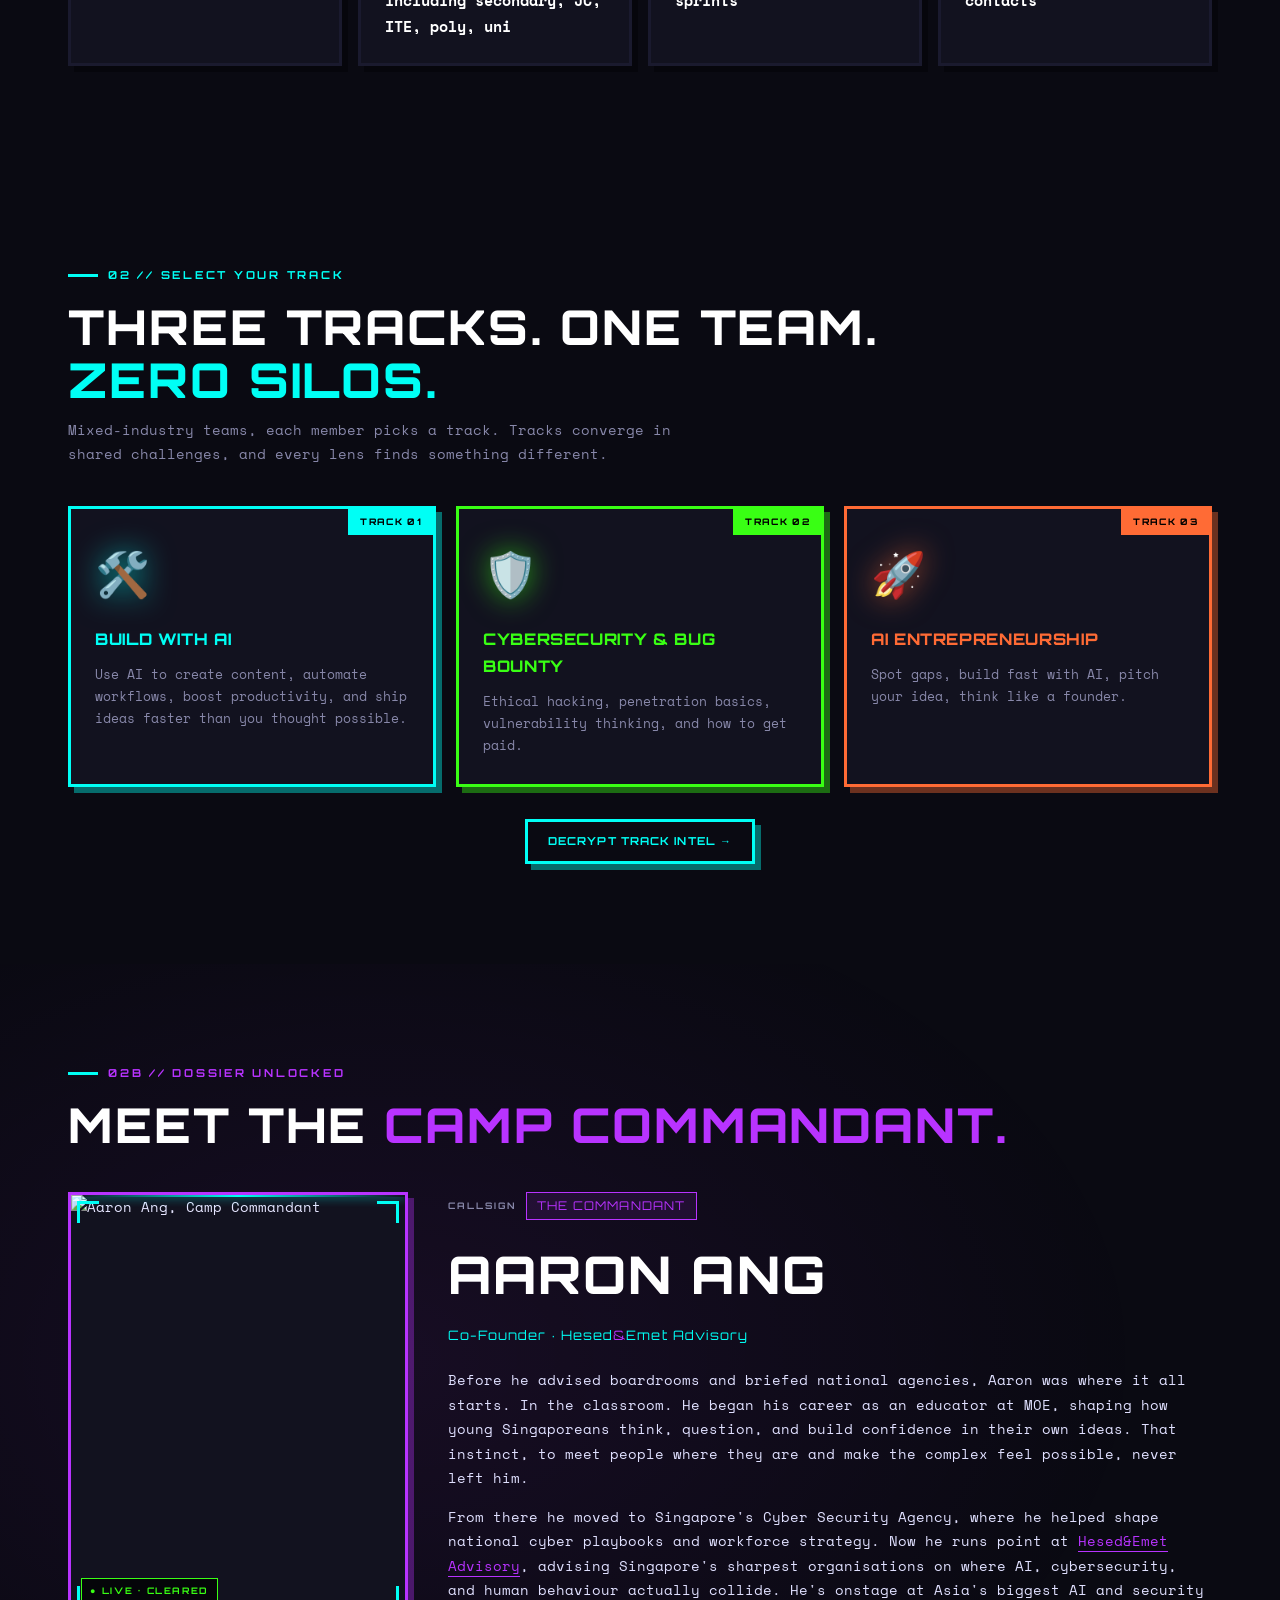
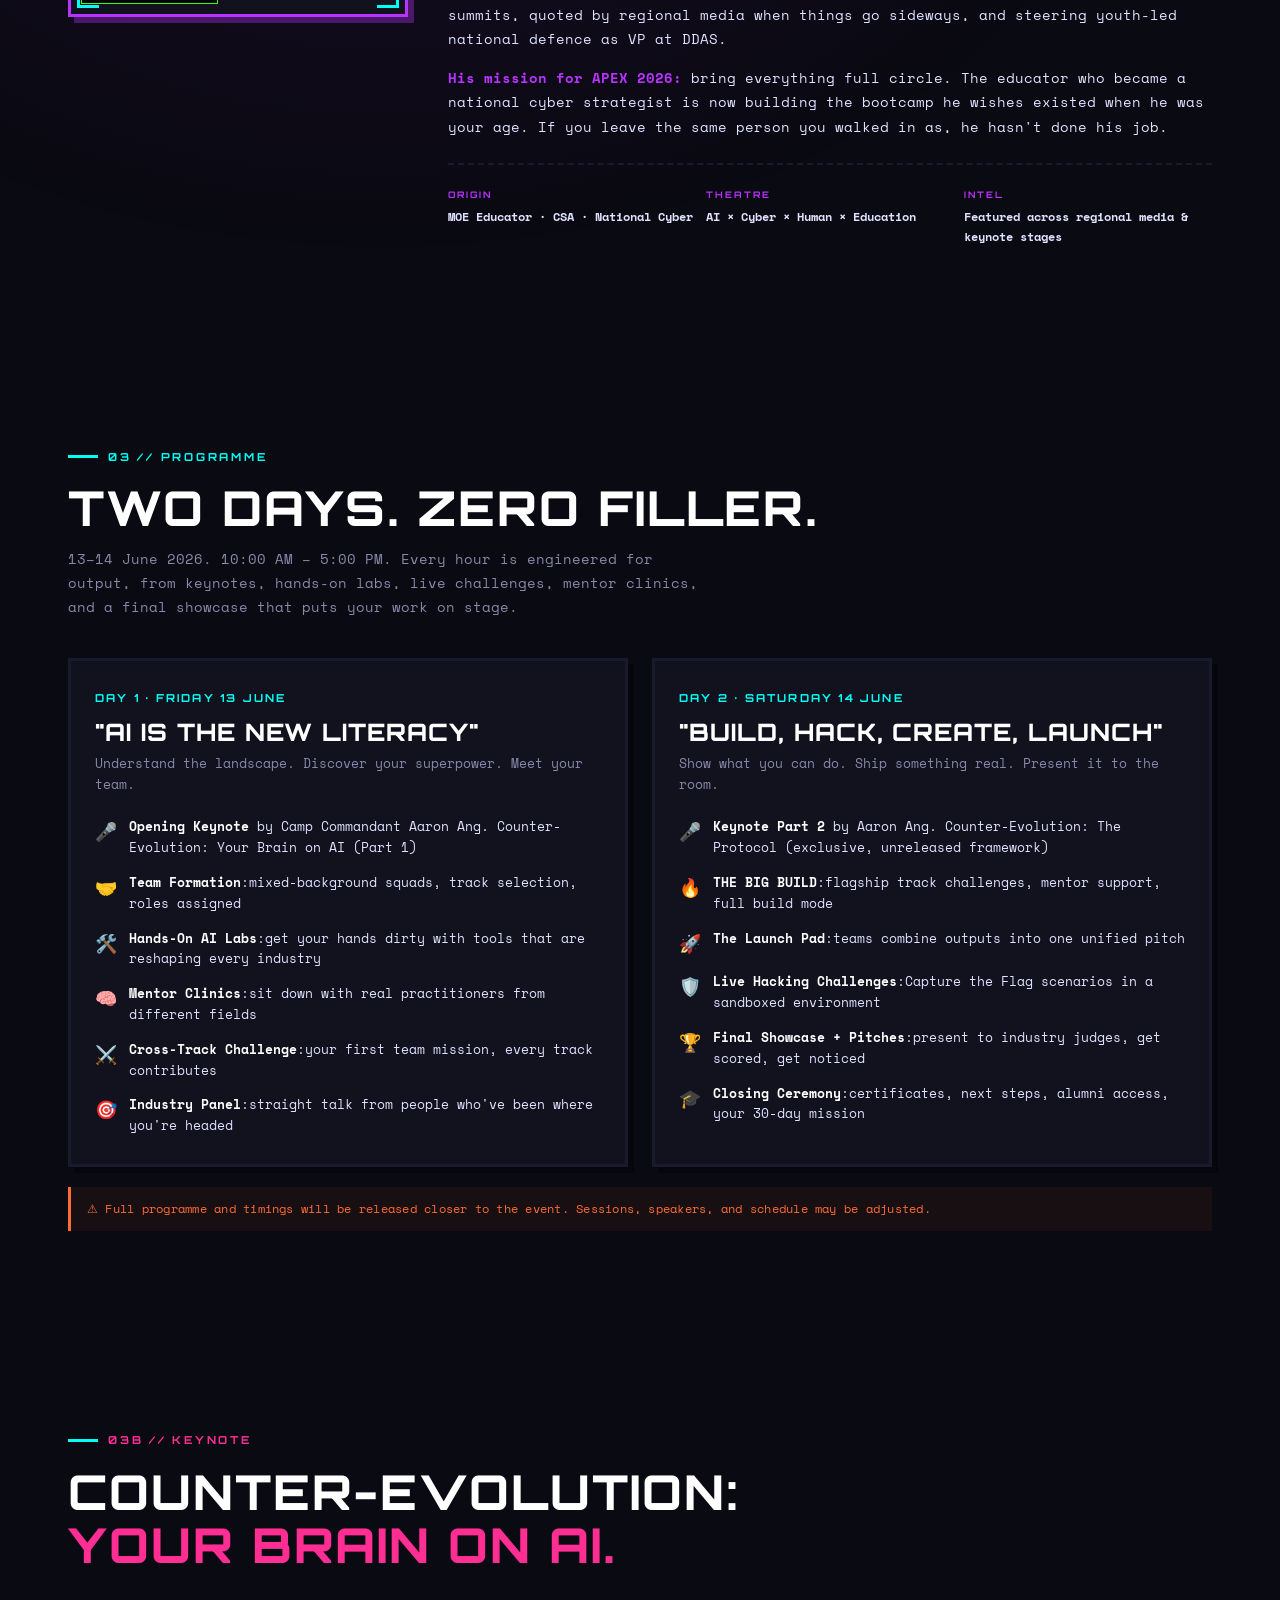
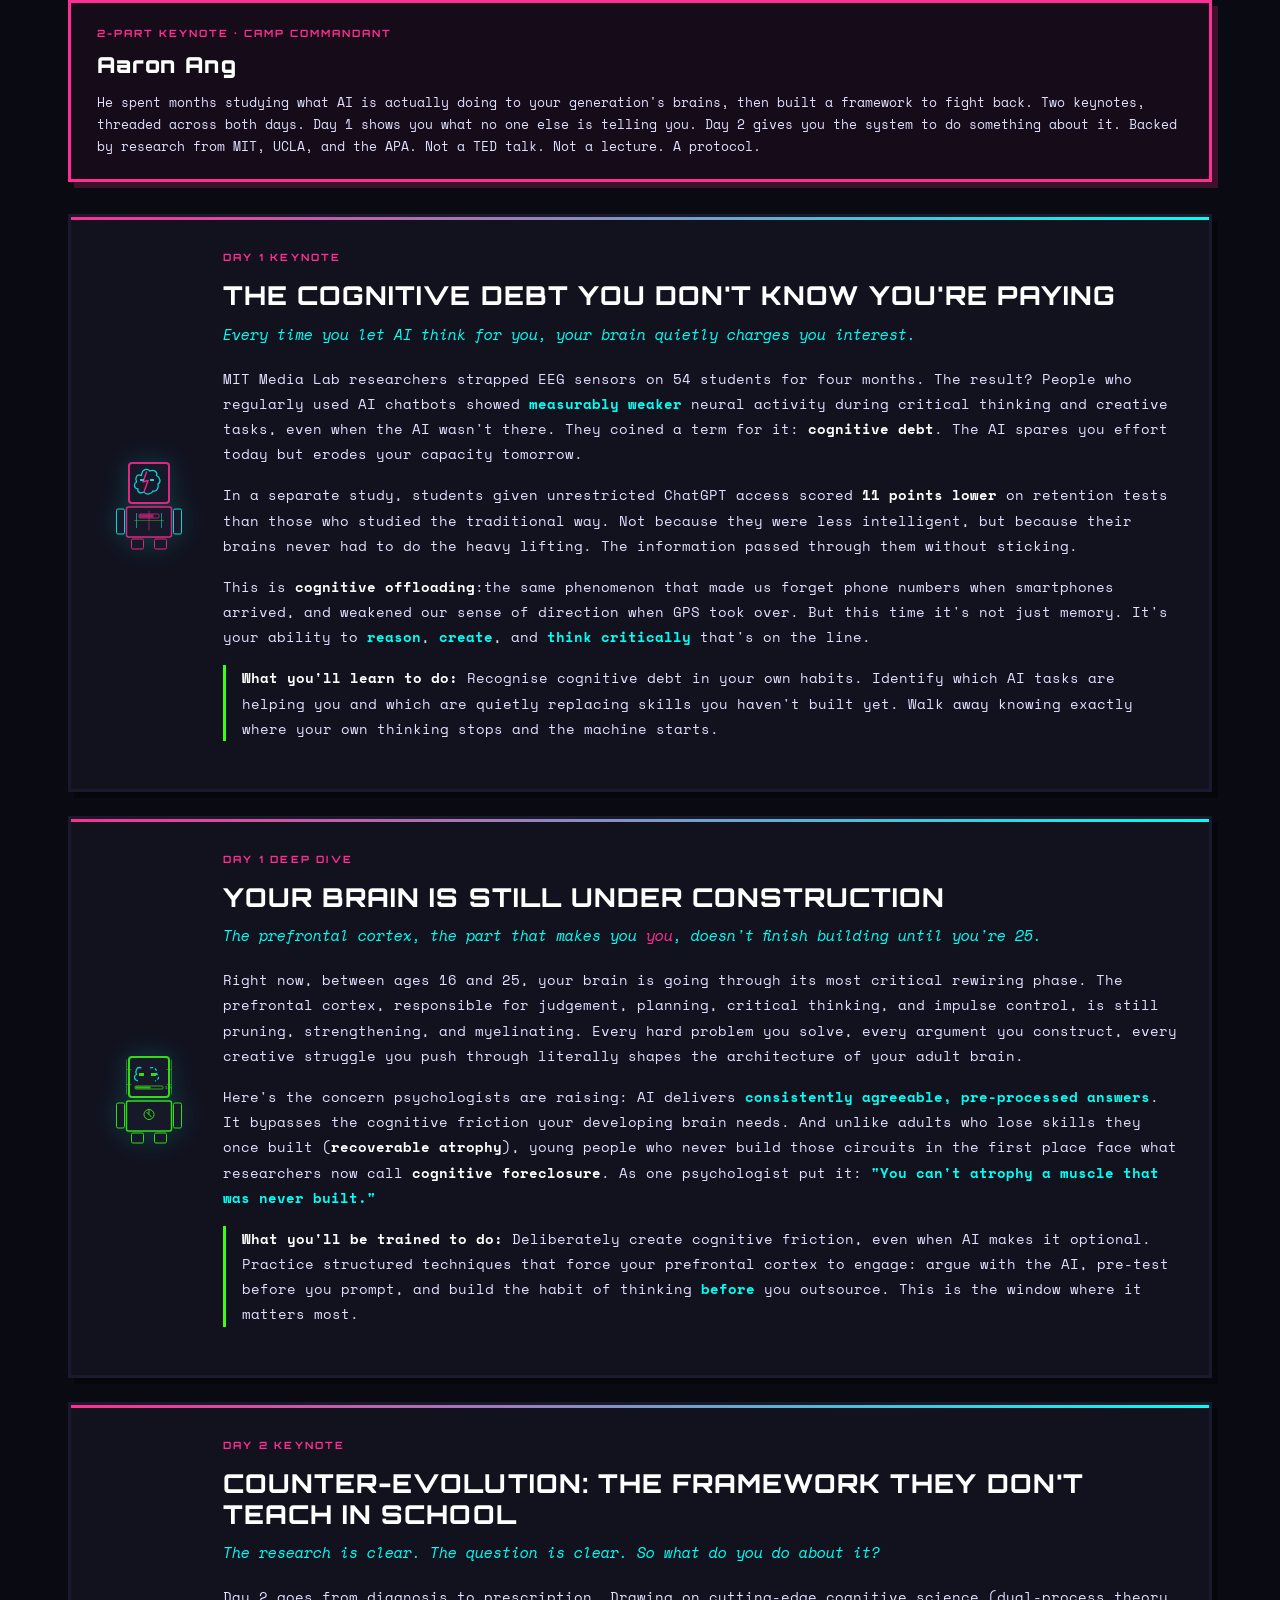
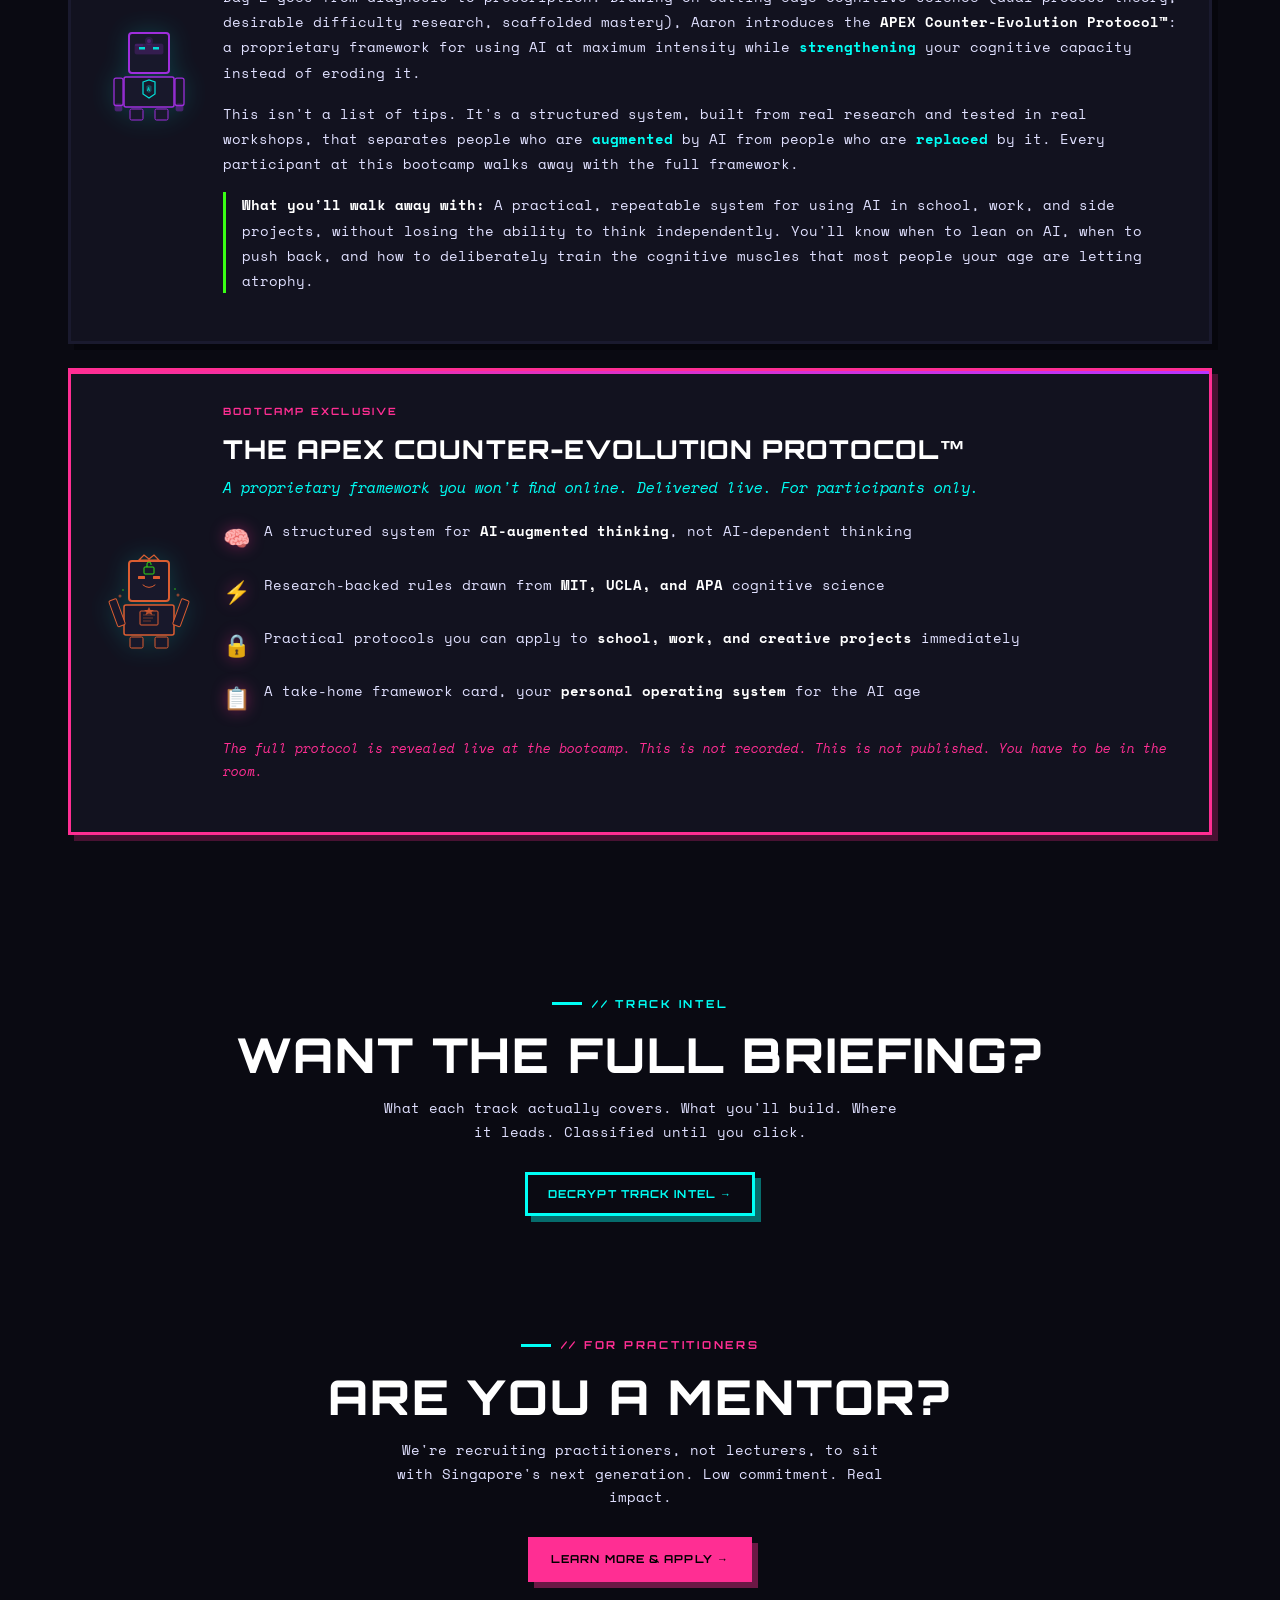
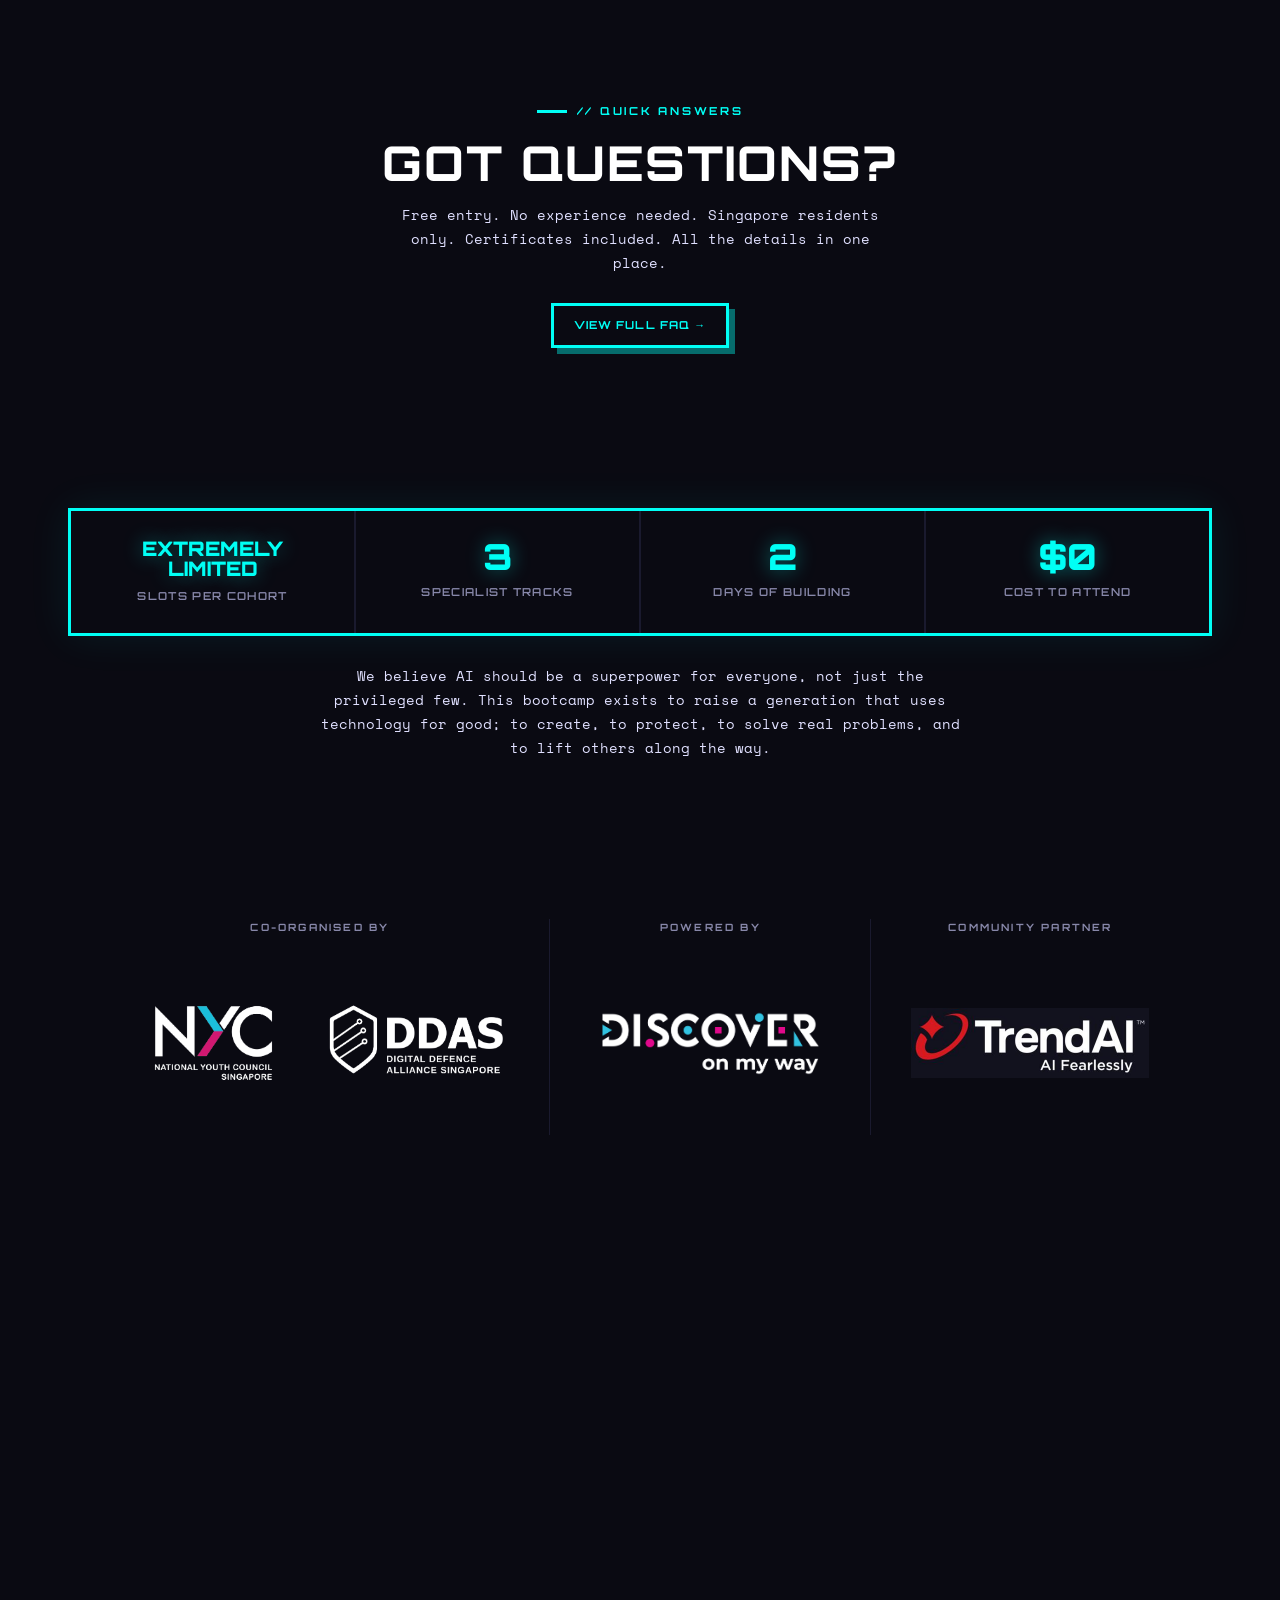
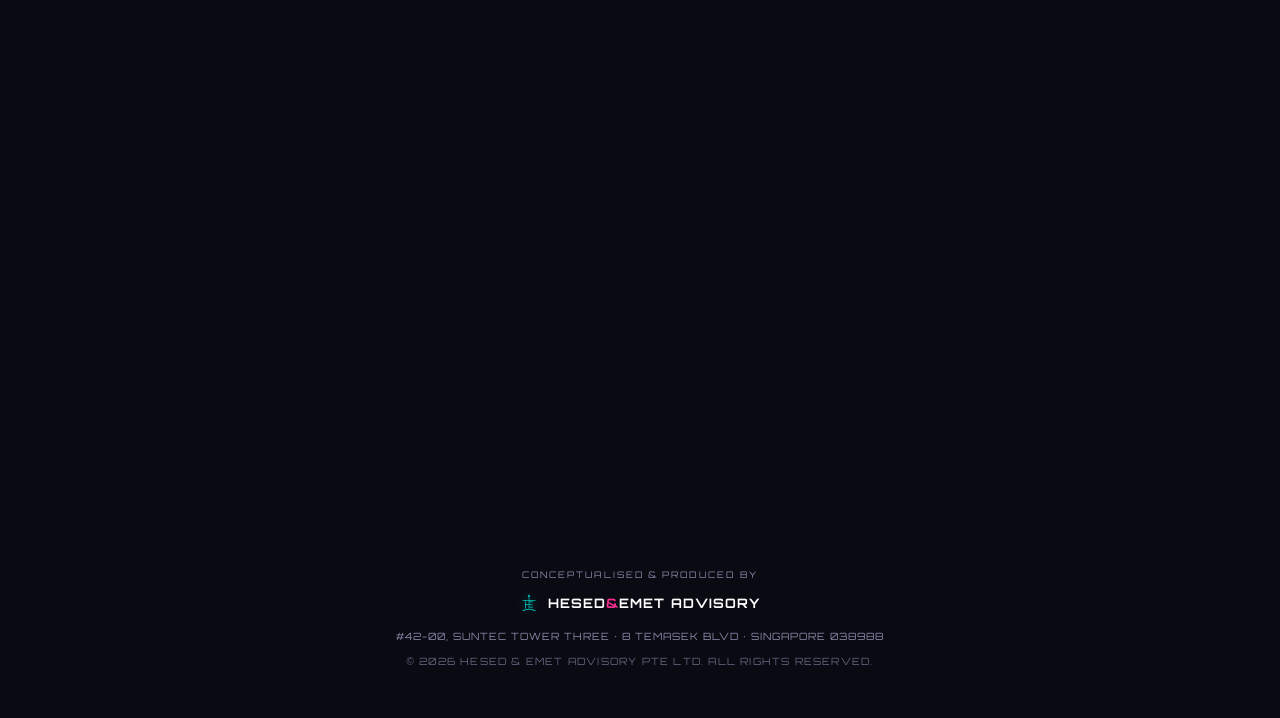
==== commit 1b1635e2: "Wire TrendAI logo (trendai-logo.jpg)" ====
--- a/index.html
+++ b/index.html
@@ -379,7 +379,7 @@
       <span class="org-vdivider"></span>
       <div class="org-col">
         <span class="org-role">Community Partner</span>
-        <img src="trendai.png" alt="TrendAI" class="org-img org-img-wide" />
+        <img src="trendai-logo.jpg" alt="TrendAI" class="org-img org-img-wide" />
       </div>
     </div>
     <div class="org-bottom reveal">
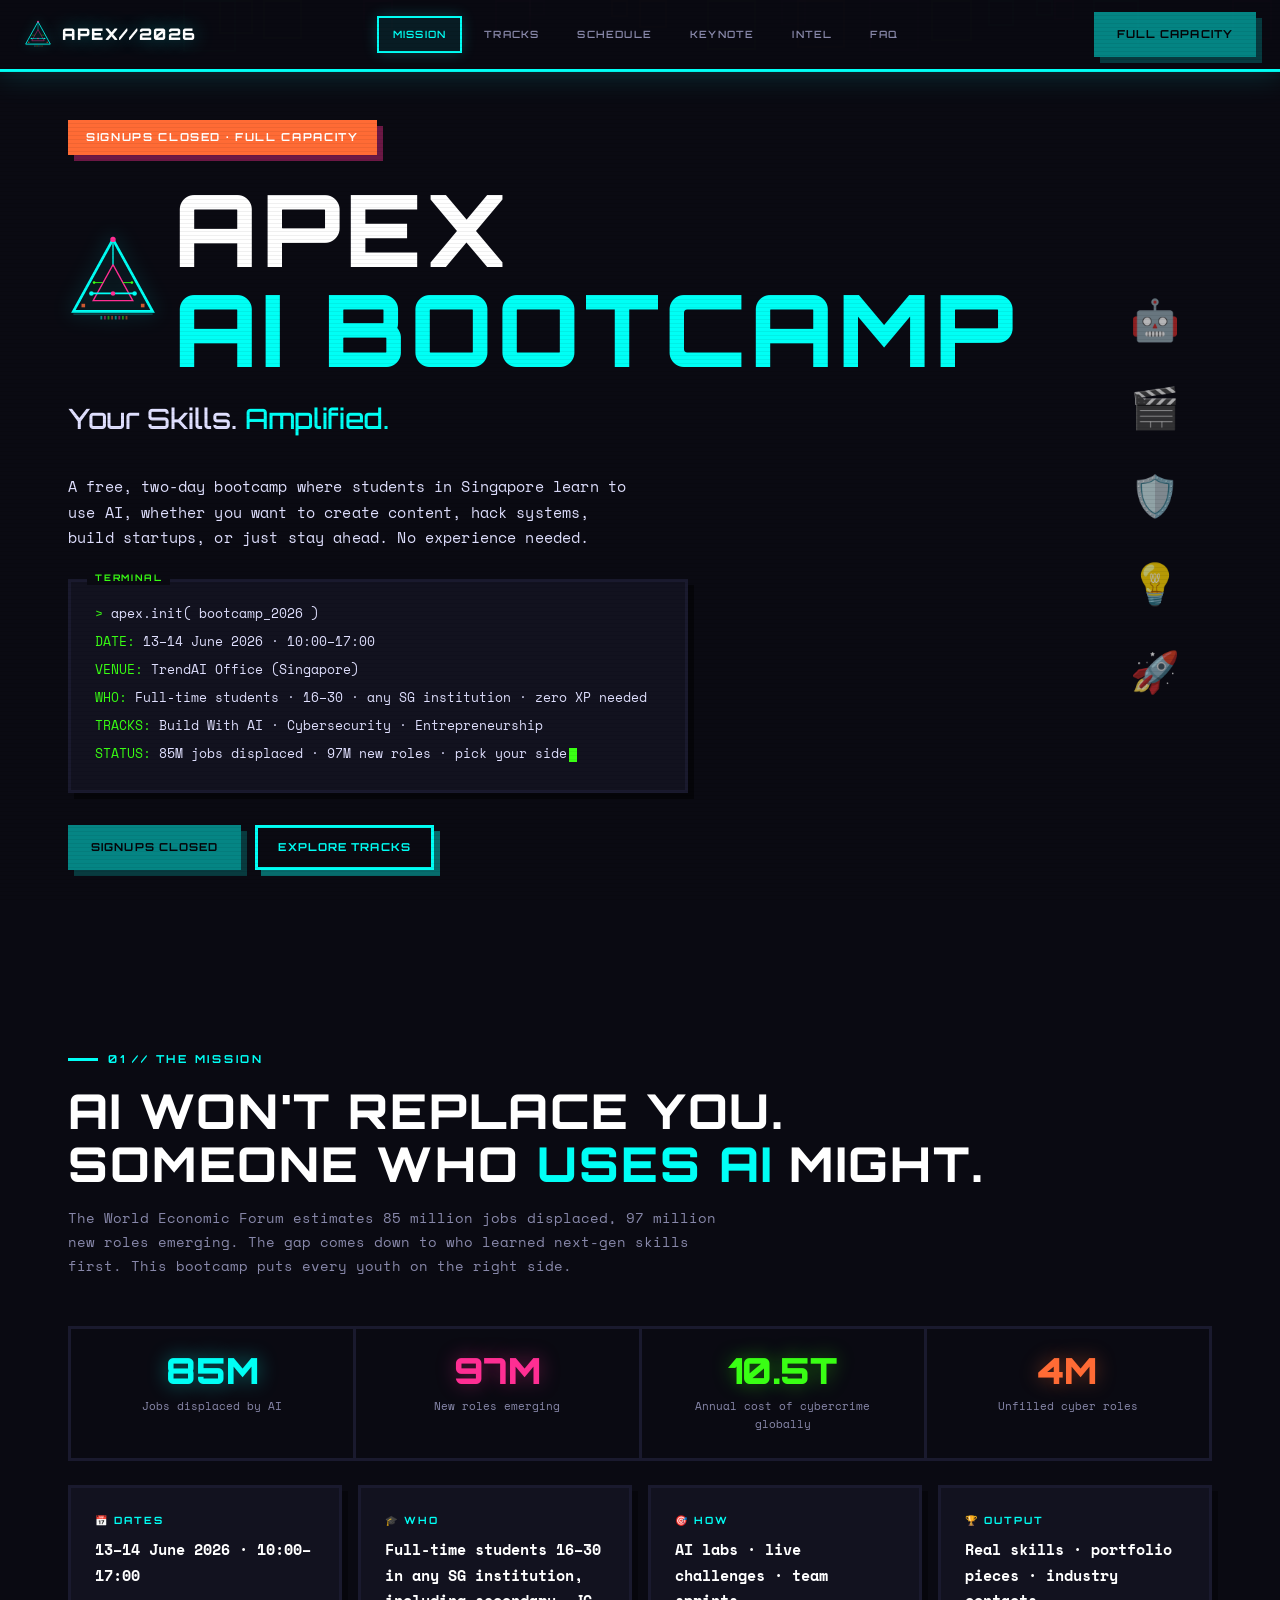
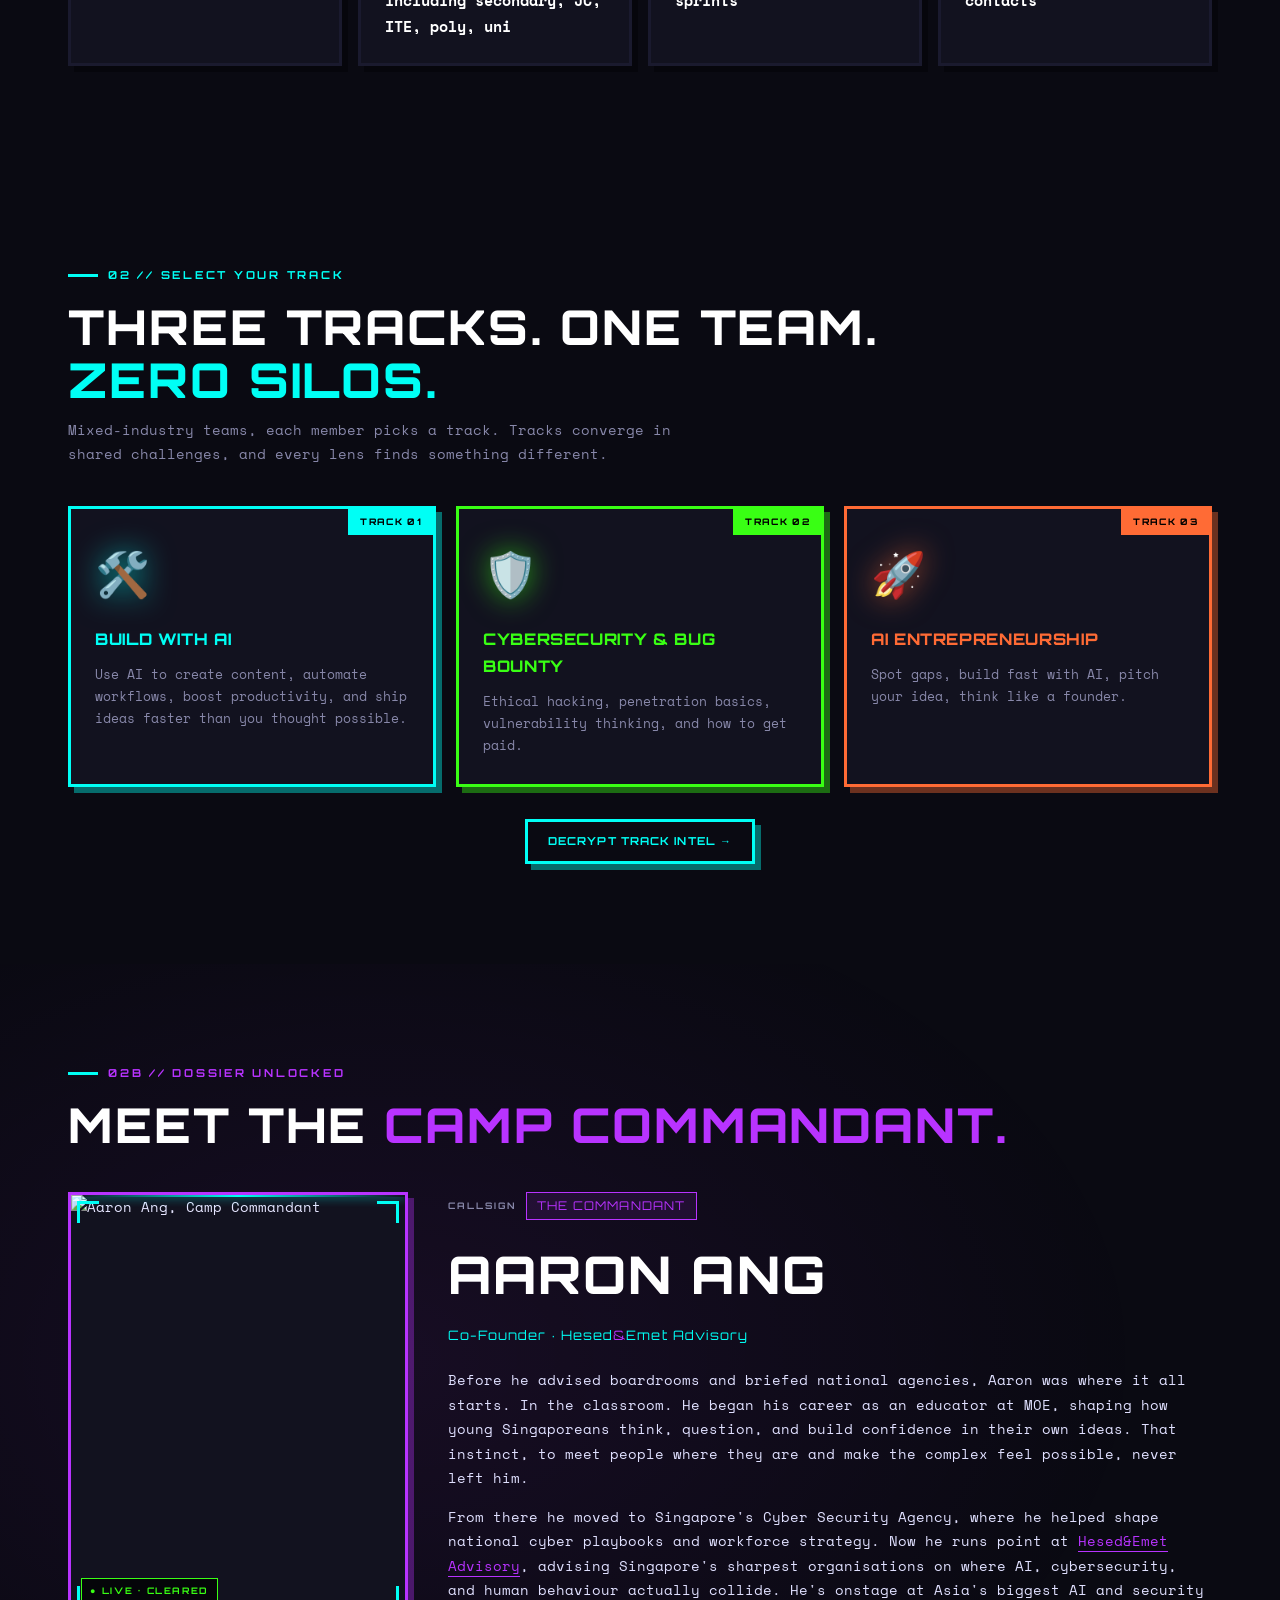
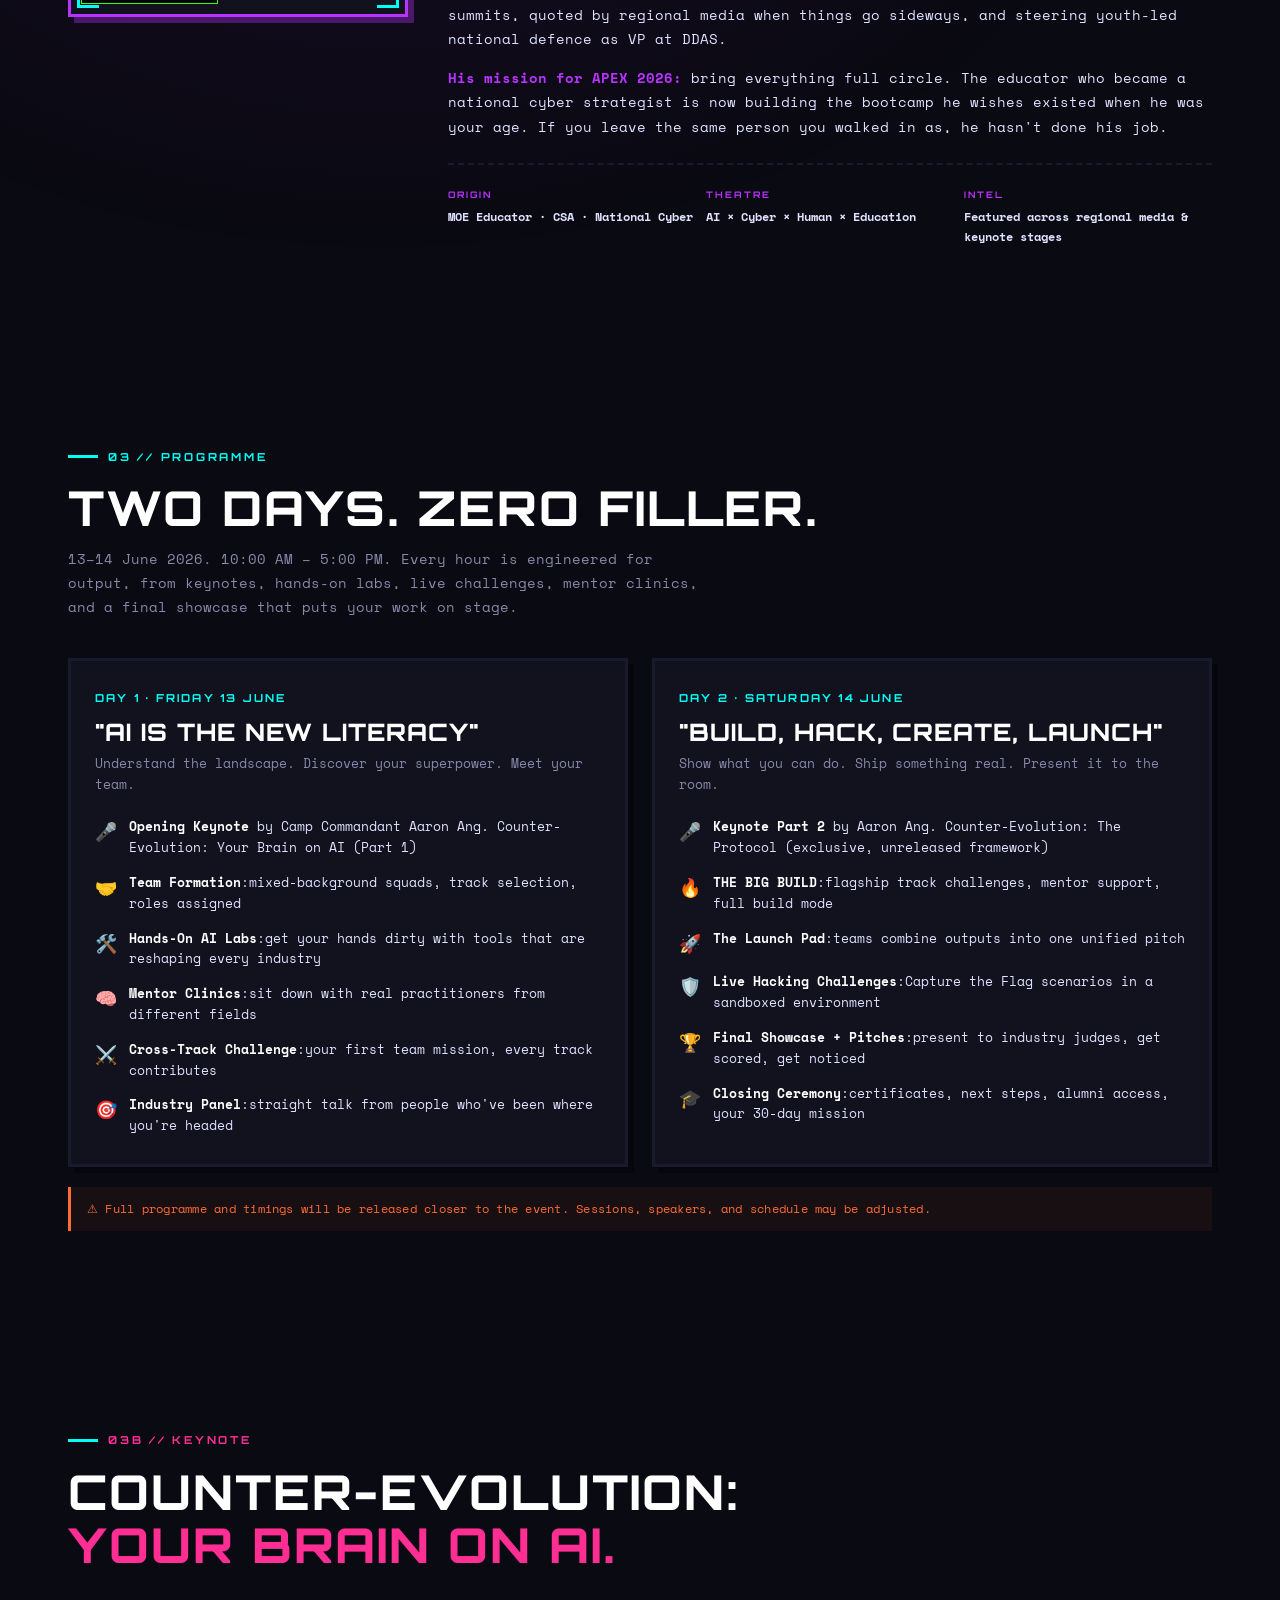
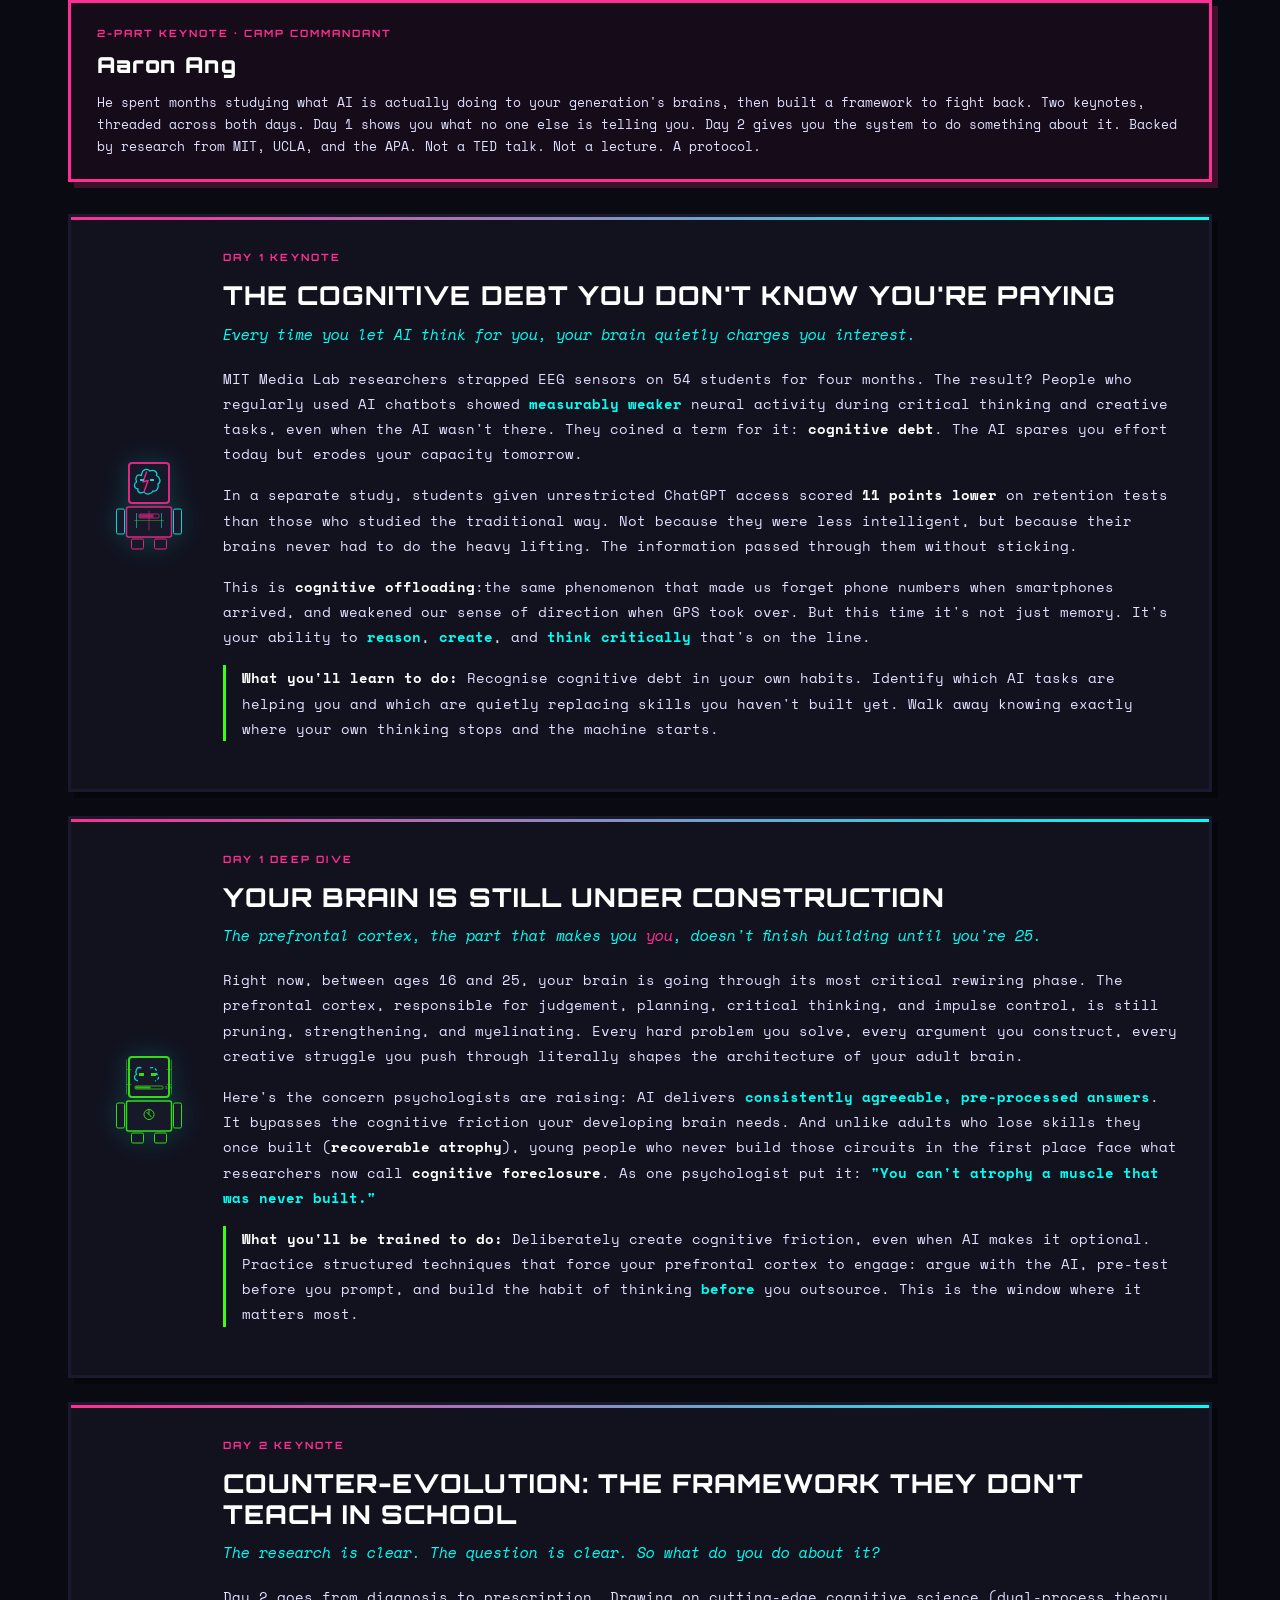
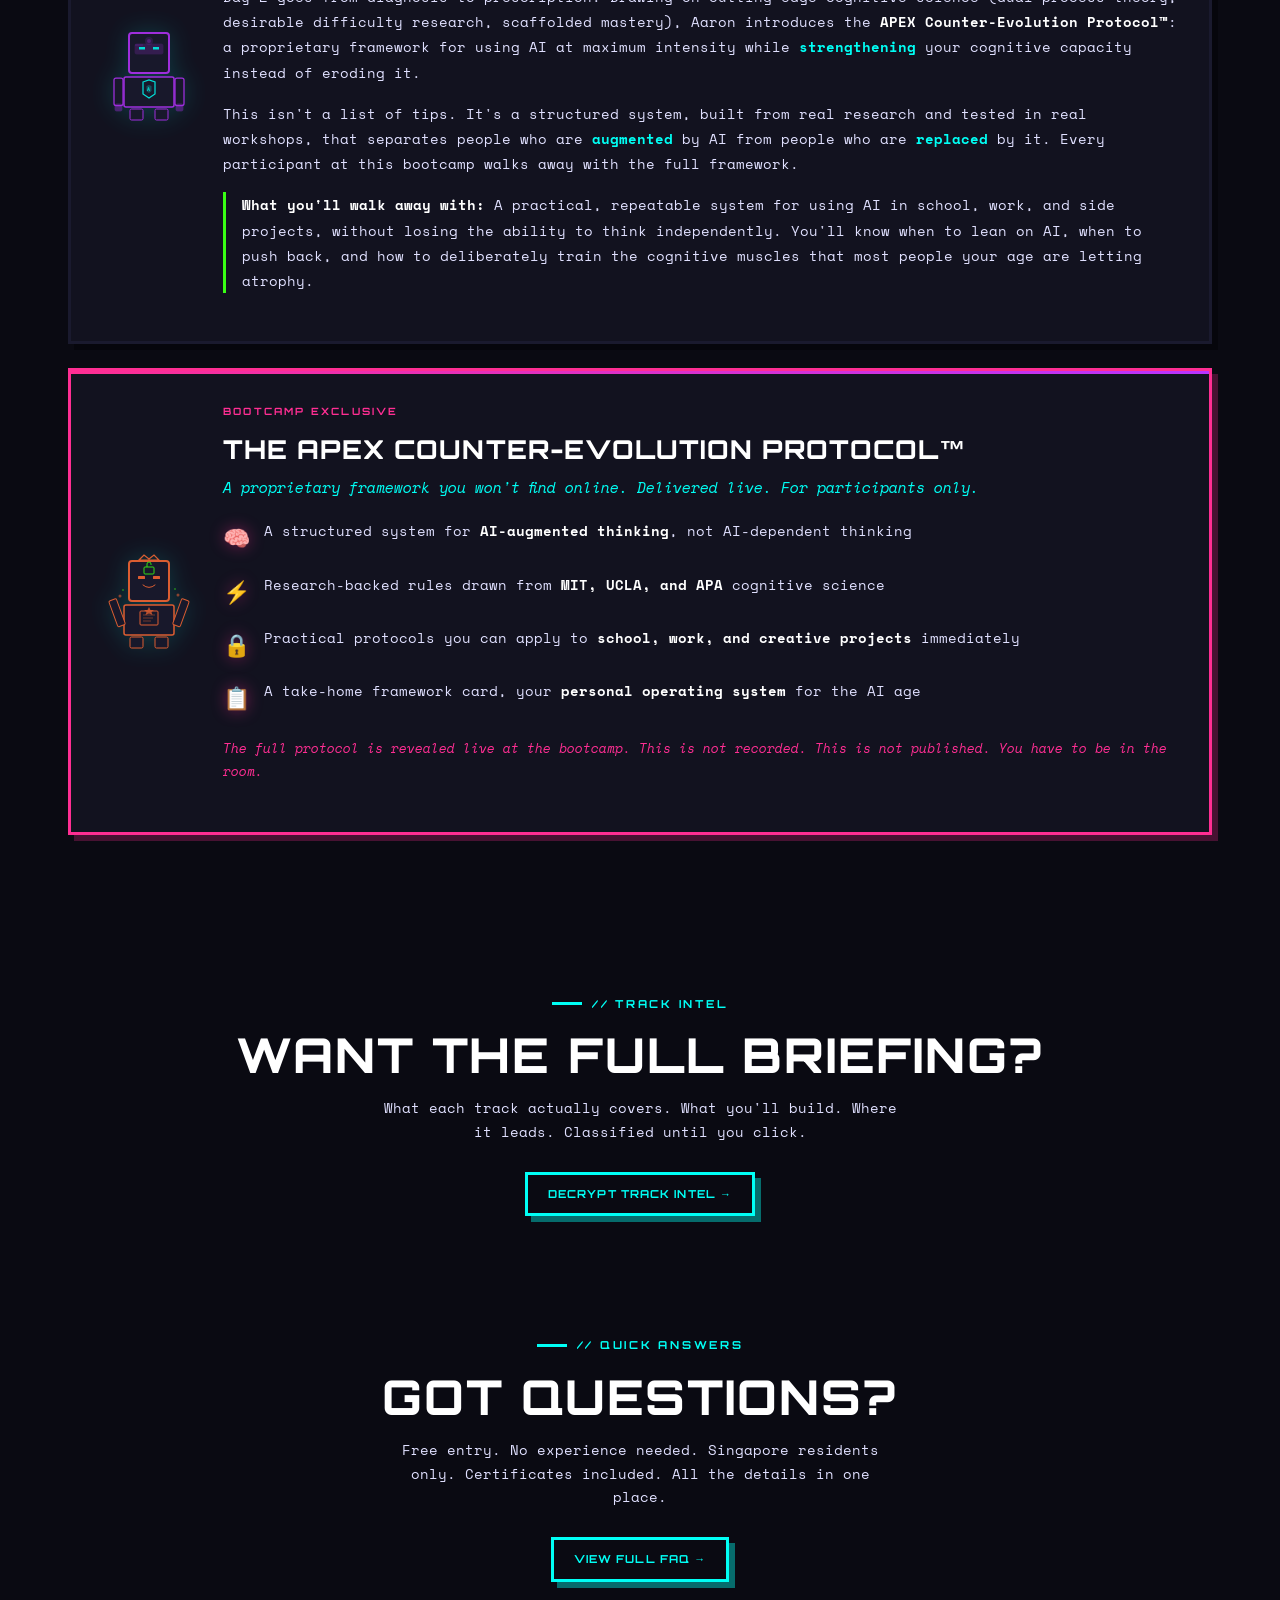
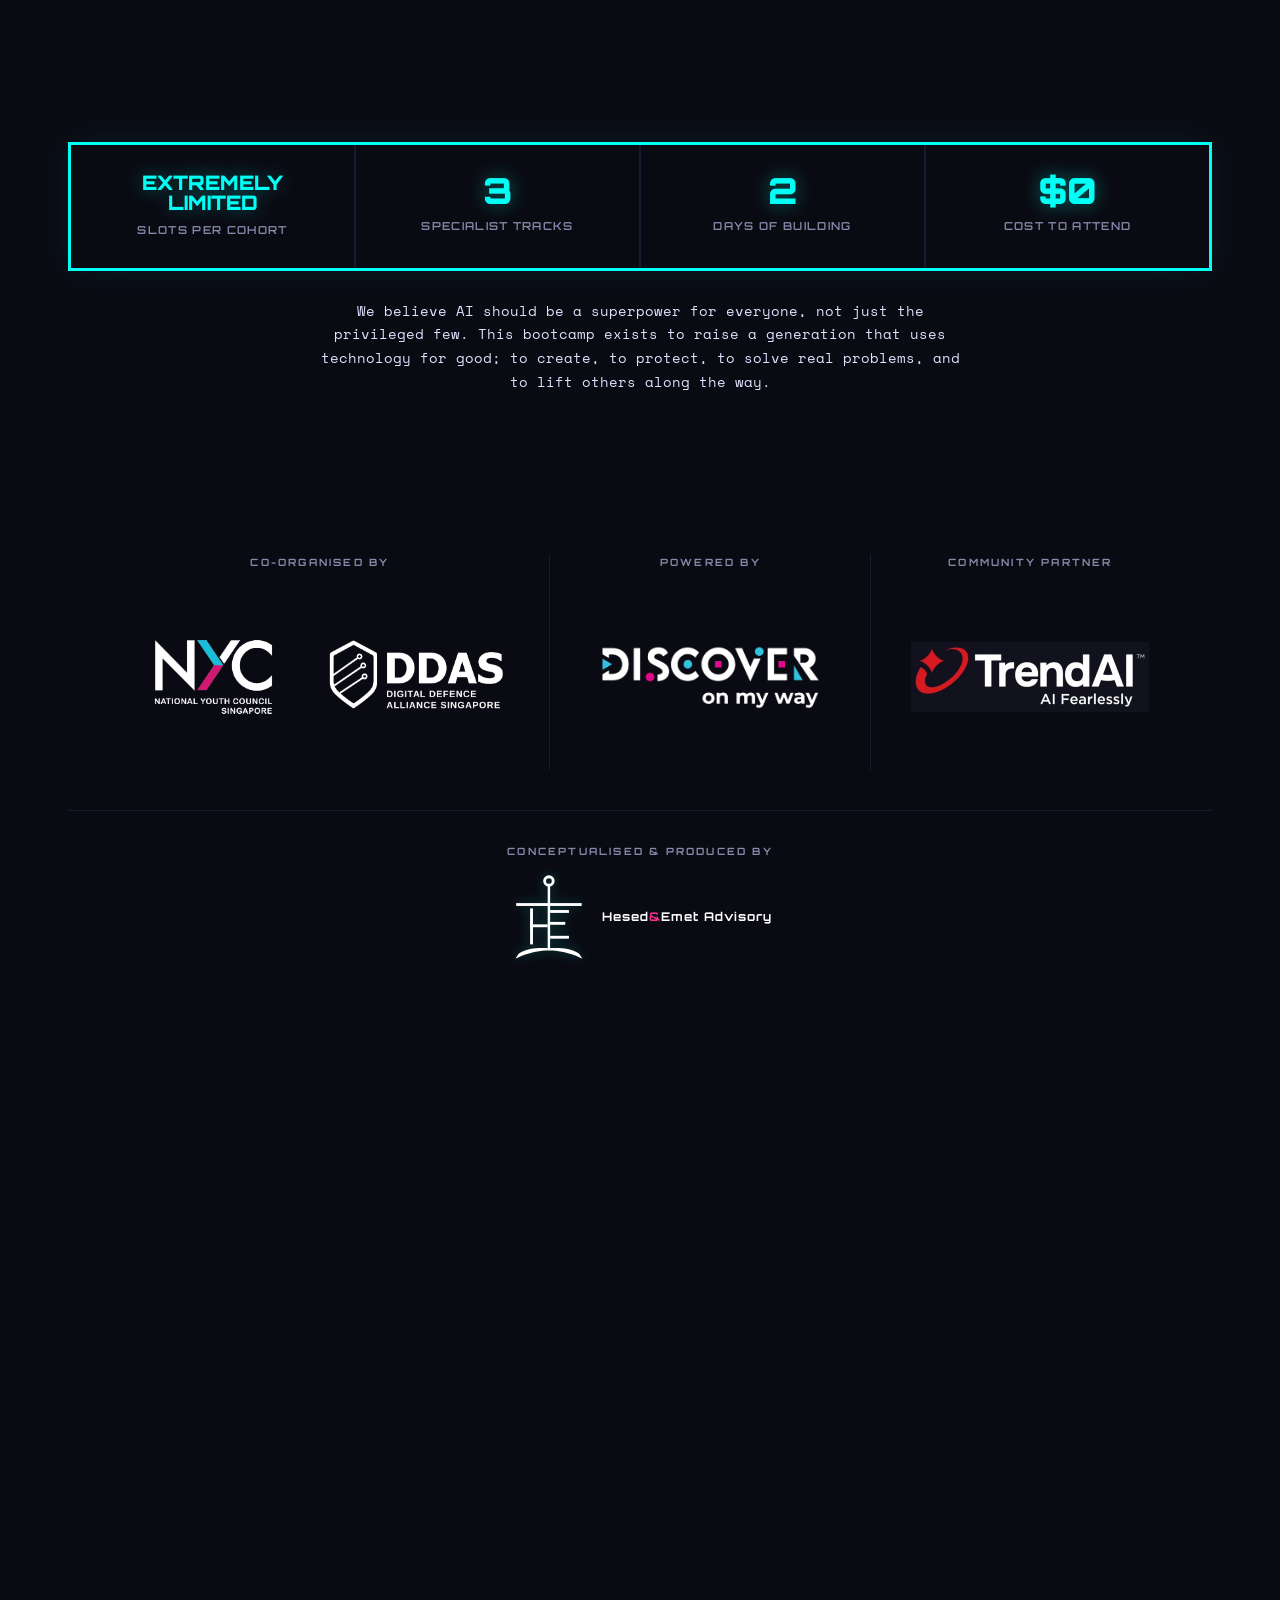
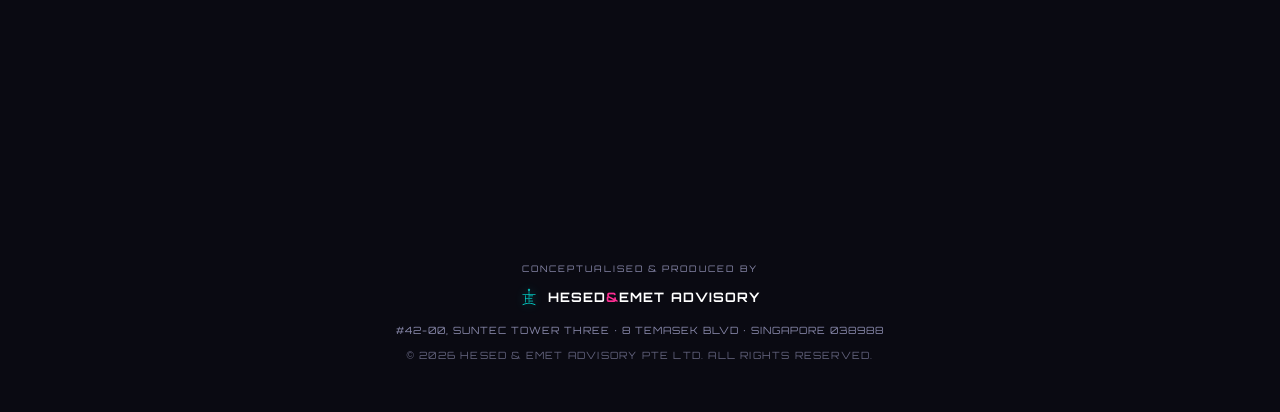
==== commit b2b9ac4a: "Full capacity: close signups, remove mentor section - Hero badge: "Waitlist Open" -> "Signups Closed" ====
--- a/index.html
+++ b/index.html
@@ -58,7 +58,7 @@
     "@type": "Offer",
     "price": "0",
     "priceCurrency": "SGD",
-    "availability": "https://schema.org/LimitedAvailability",
+    "availability": "https://schema.org/SoldOut",
     "url": "https://apex.github.io/waitlist.html"
   }
 }
@@ -79,15 +79,14 @@
     <a href="#schedule">Schedule</a>
     <a href="#keynote">Keynote</a>
     <a href="tracks.html">Intel</a>
-    <a href="mentors.html">Mentors</a>
     <a href="faq.html">FAQ</a>
   </div>
-  <a href="waitlist.html" class="hud-btn">Join Now</a>
+  <span class="hud-btn" style="opacity:.5;pointer-events:none;cursor:default;">Full Capacity</span>
 </nav>
 
 <section id="hero">
   <div class="wrap">
-    <div class="hero-badge reveal">Waitlist Open · Slots Limited</div>
+    <div class="hero-badge reveal" style="background:var(--or);">Signups Closed · Full Capacity</div>
     <div class="hero-title reveal">
       <img src="apex-logo.svg" alt="APEX 2026 Logo" class="hero-logo"/>
       <h1>
@@ -105,7 +104,7 @@
       <div class="ln"><span class="p">STATUS:</span> <span class="v">85M jobs displaced · 97M new roles · pick your side<span class="cursor"></span></span></div>
     </div>
     <div class="cta-row reveal">
-      <a href="waitlist.html" class="hud-btn">Join The Waitlist</a>
+      <span class="hud-btn" style="opacity:.5;pointer-events:none;cursor:default;">Signups Closed</span>
       <a href="#tracks" class="hud-btn outline">Explore Tracks</a>
     </div>
     <div class="emoji-float">
@@ -317,14 +316,7 @@
   </div>
 </section>
 
-<section id="mentors" class="zone" style="padding:60px 0;">
-  <div class="wrap" style="text-align:center;">
-    <div class="zone-label reveal" style="color:var(--pk);justify-content:center">// For Practitioners</div>
-    <h2 class="reveal" style="margin-bottom:14px;">Are You a Mentor?</h2>
-    <p class="reveal" style="max-width:520px;margin:0 auto 28px;color:var(--tx);">We're recruiting practitioners, not lecturers, to sit with Singapore's next generation. Low commitment. Real impact.</p>
-    <a href="mentors.html" class="hud-btn pink reveal">Learn More &amp; Apply →</a>
-  </div>
-</section>
+
 
 <section id="faq" class="zone" style="padding:60px 0;">
   <div class="wrap" style="text-align:center;">
@@ -407,8 +399,8 @@
     <div class="you reveal">YOU.</div>
 
     <div class="closing-cta reveal">
-      <span class="alert-badge">⚠ SLOTS EXTREMELY LIMITED</span>
-      <a href="waitlist.html" class="hud-btn pink closing-join">Join The Waitlist →</a>
+      <span class="alert-badge" style="background:var(--or);">REGISTRATION CLOSED · FULL CAPACITY</span>
+      <p style="max-width:480px;margin:0 auto;color:var(--tx);font-size:14px;line-height:1.7;">We've hit full capacity for APEX 2026. All slots have been filled. Follow us for updates on future programmes.</p>
     </div>
   </div>
 </section>
--- a/styles.css
+++ b/styles.css
@@ -332,7 +332,7 @@
 
 .org-bottom{display:flex;flex-direction:column;align-items:center;gap:12px;margin-top:40px;padding-top:32px;border-top:1px solid var(--bg3);text-align:center}
 .org-he-row{display:flex;align-items:center;gap:12px}
-.org-he-svg-sm{height:40px;width:auto;color:#fff;filter:drop-shadow(0 0 6px rgba(0,255,245,.3))}
+.org-he-svg-sm{height:90px;width:auto;color:#fff;filter:drop-shadow(0 0 6px rgba(0,255,245,.3))}
 #organisers{padding:60px 0;border:none}
 
 #closing{text-align:center;padding:120px 0}
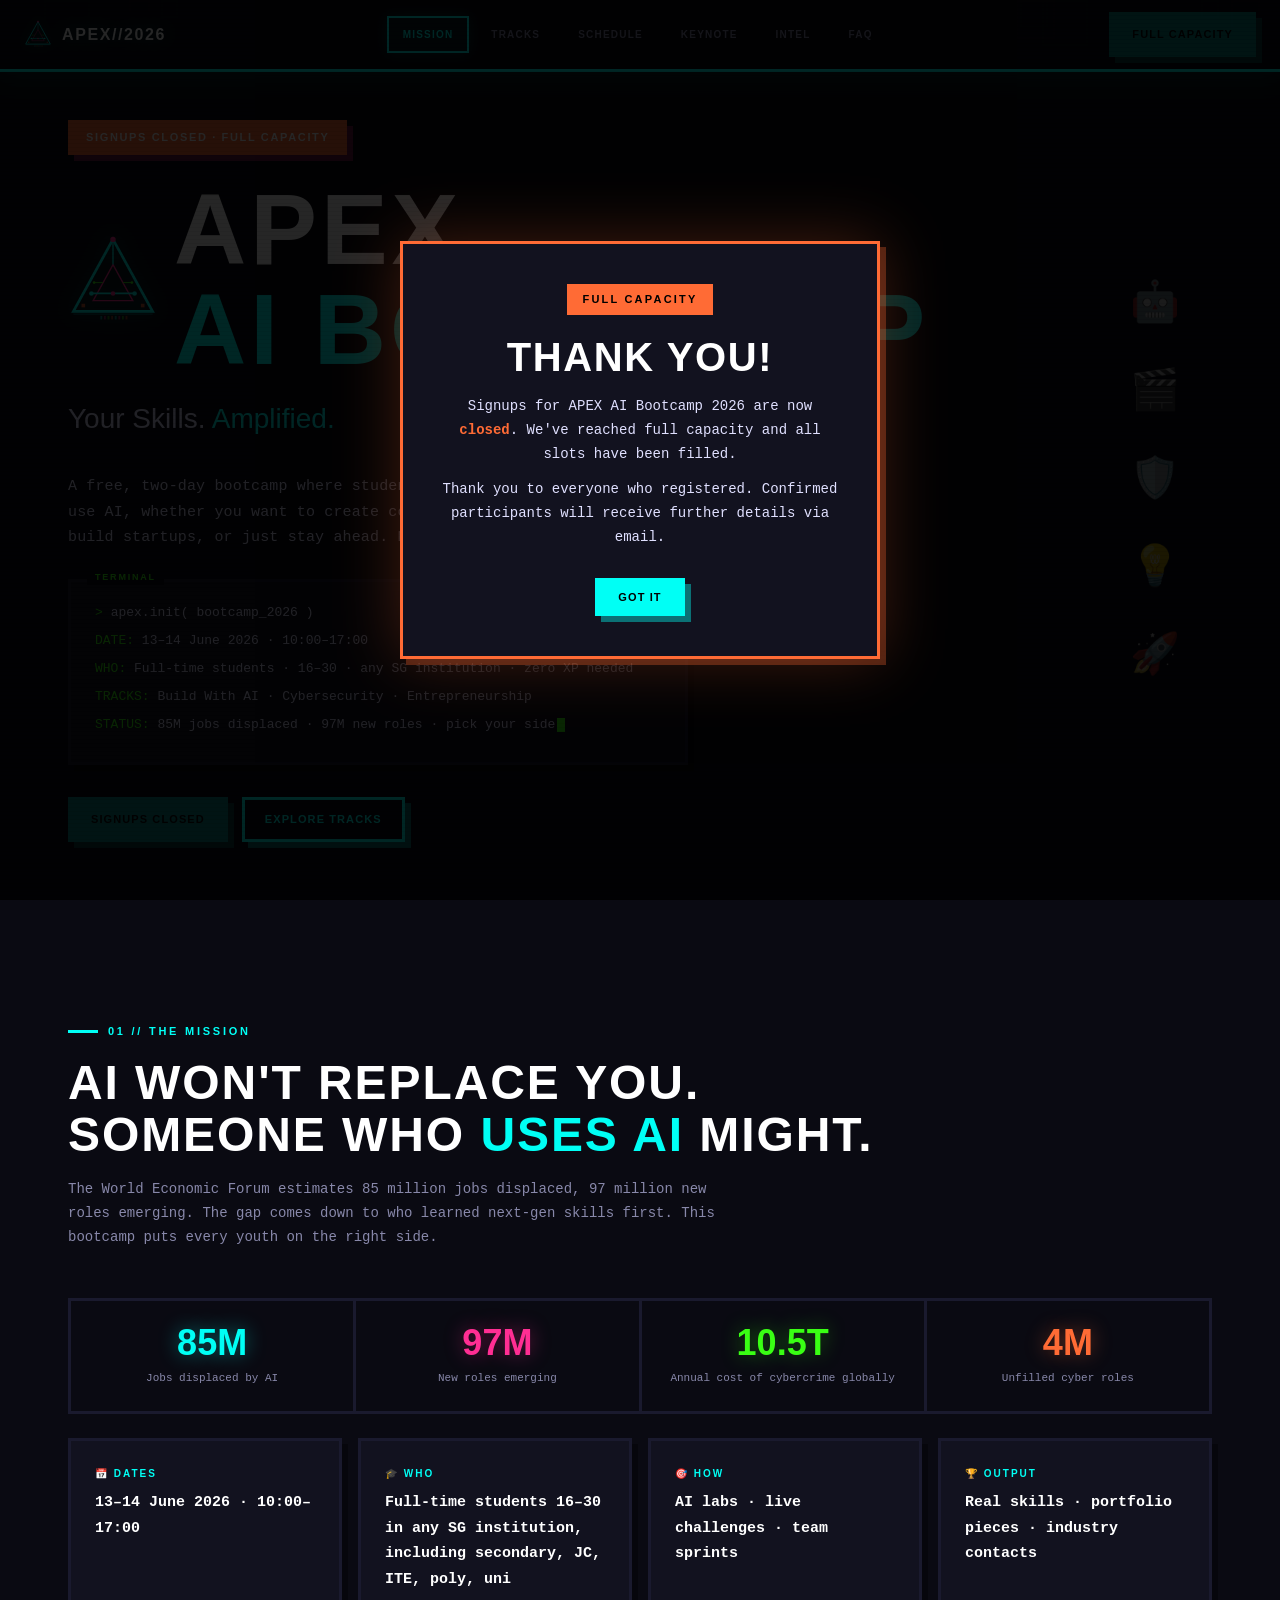
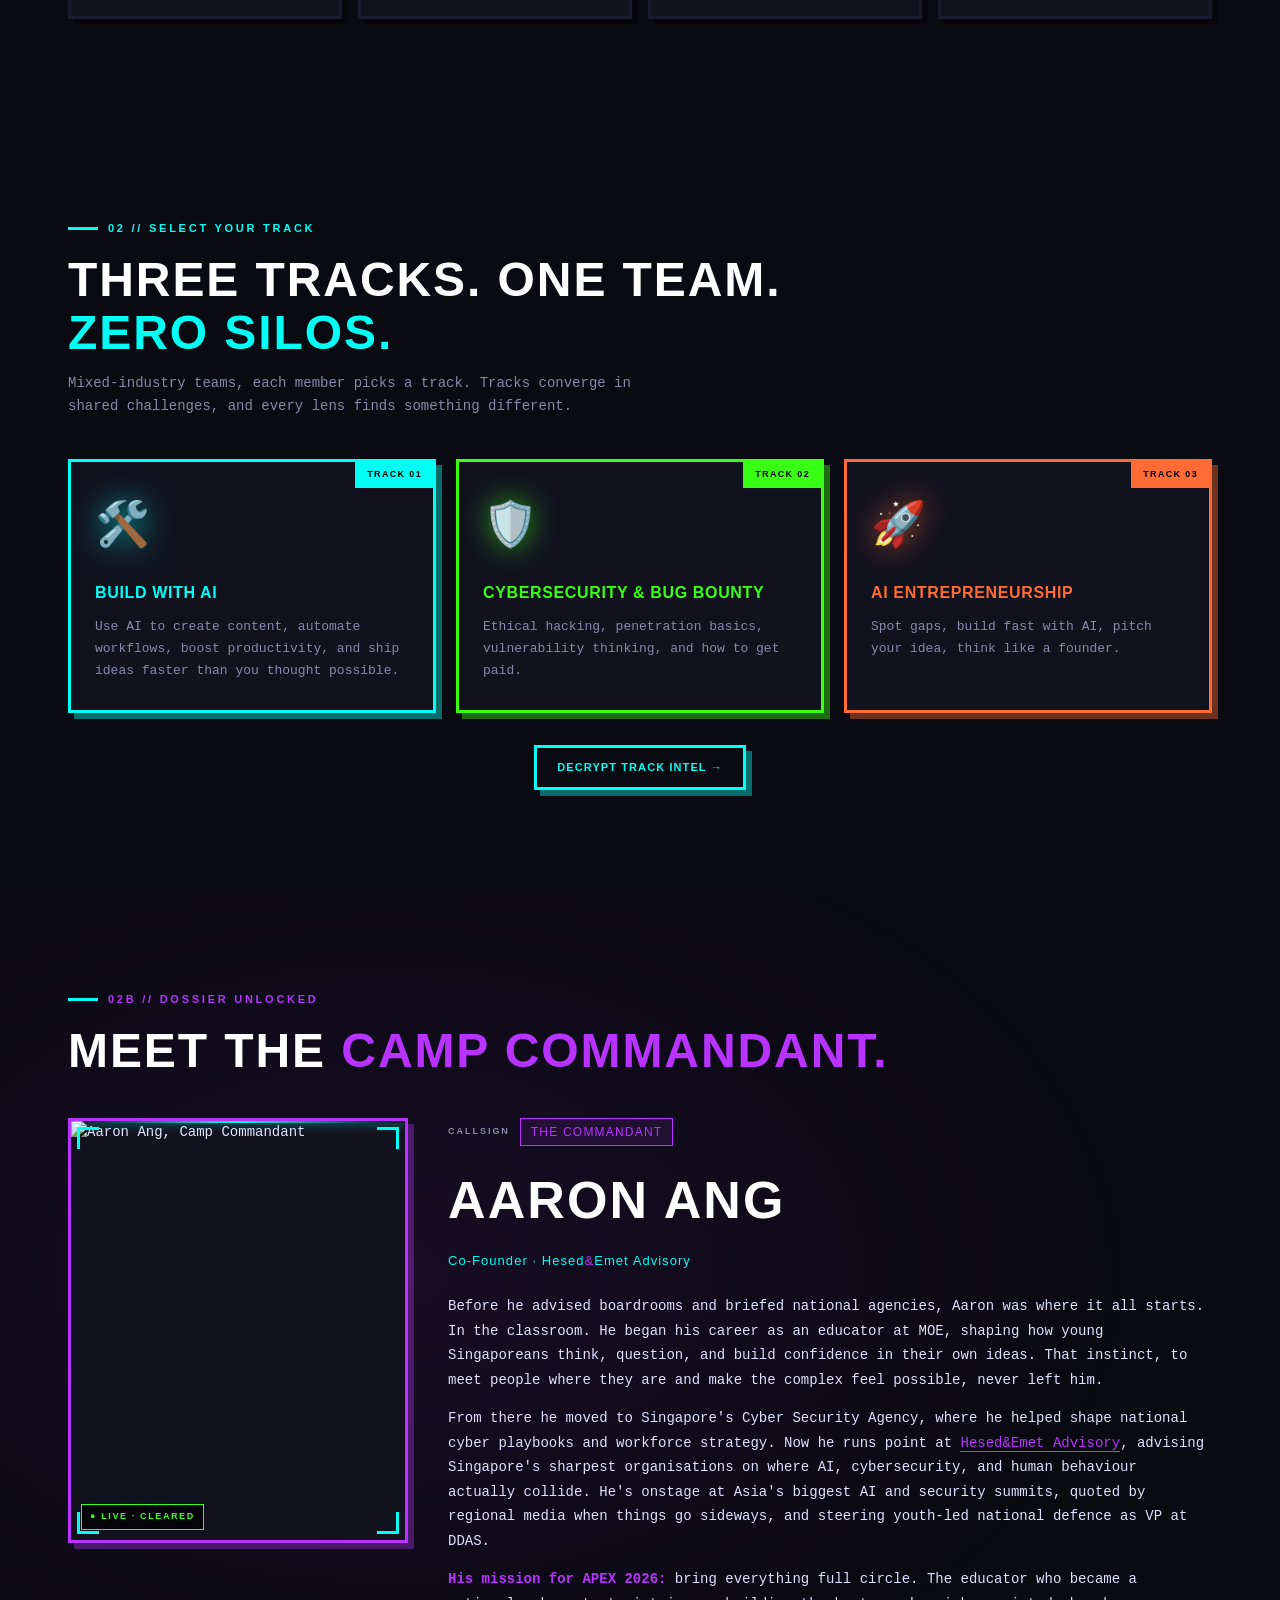
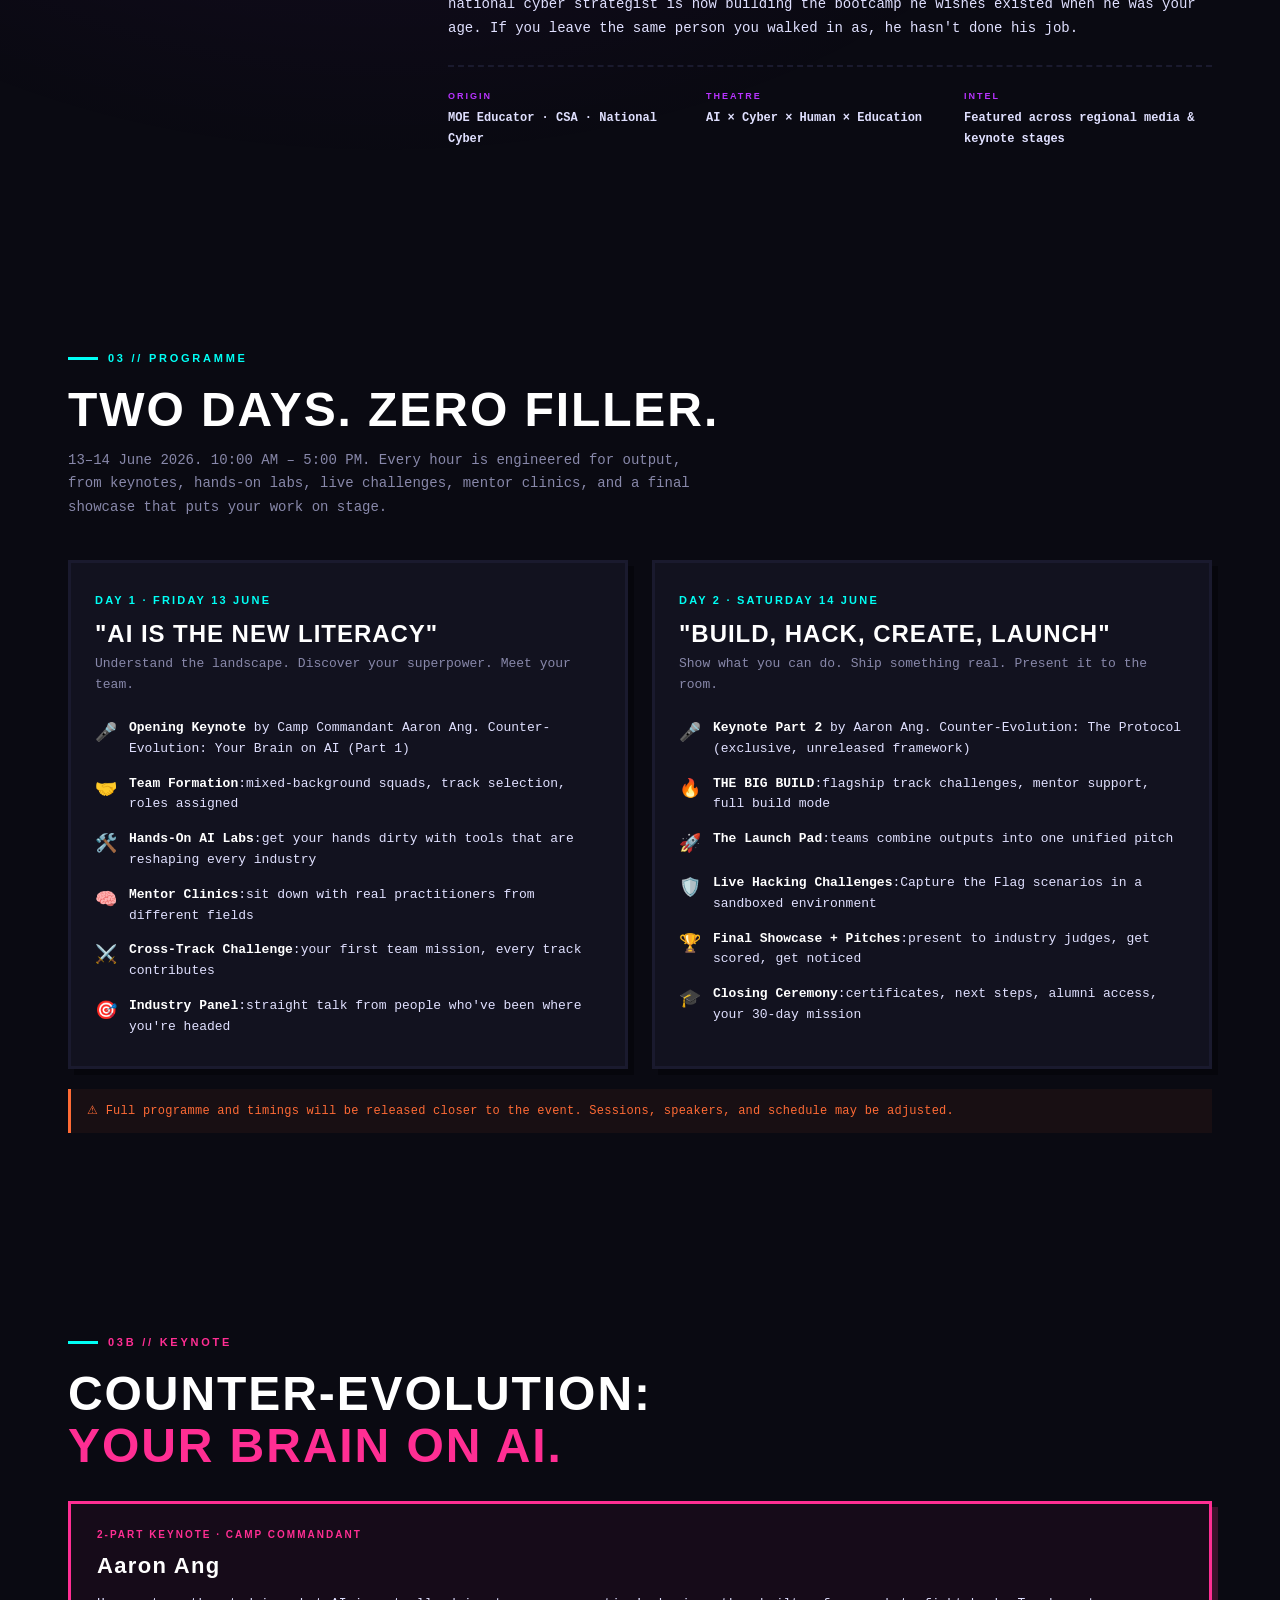
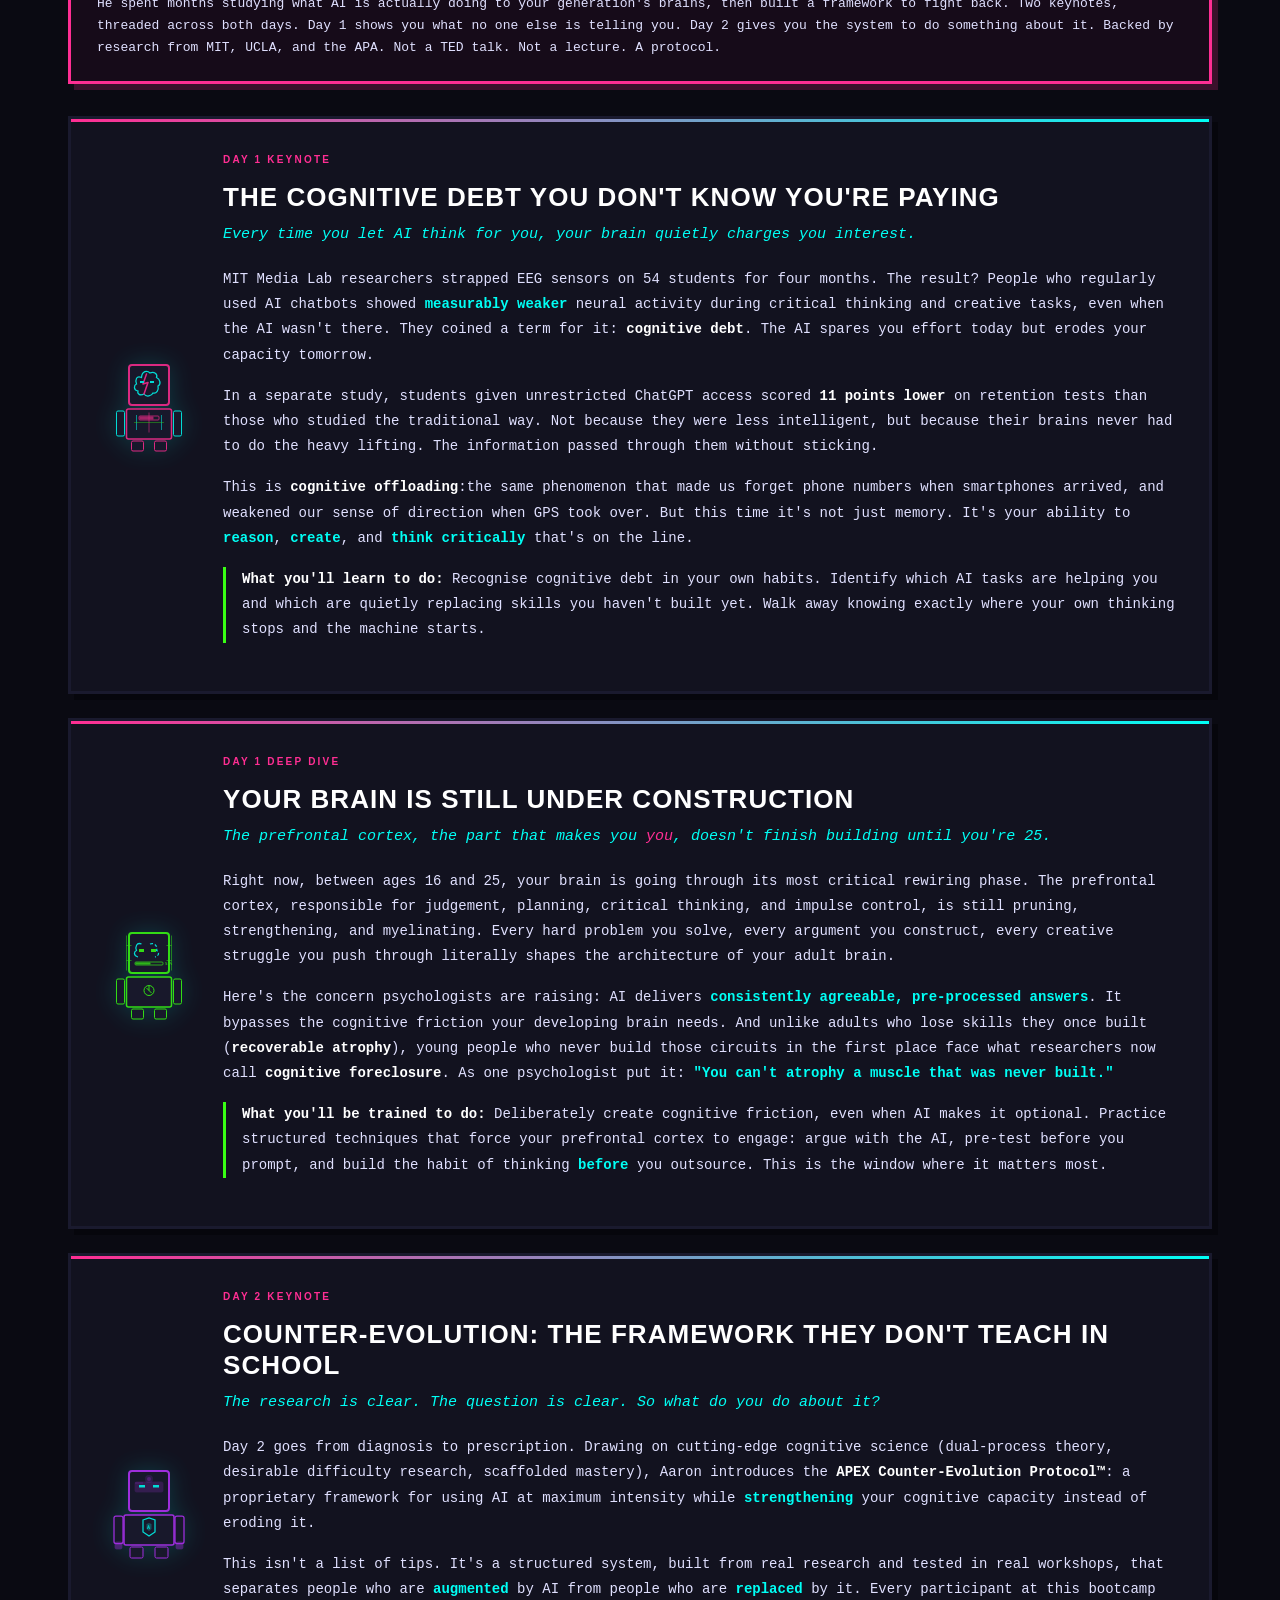
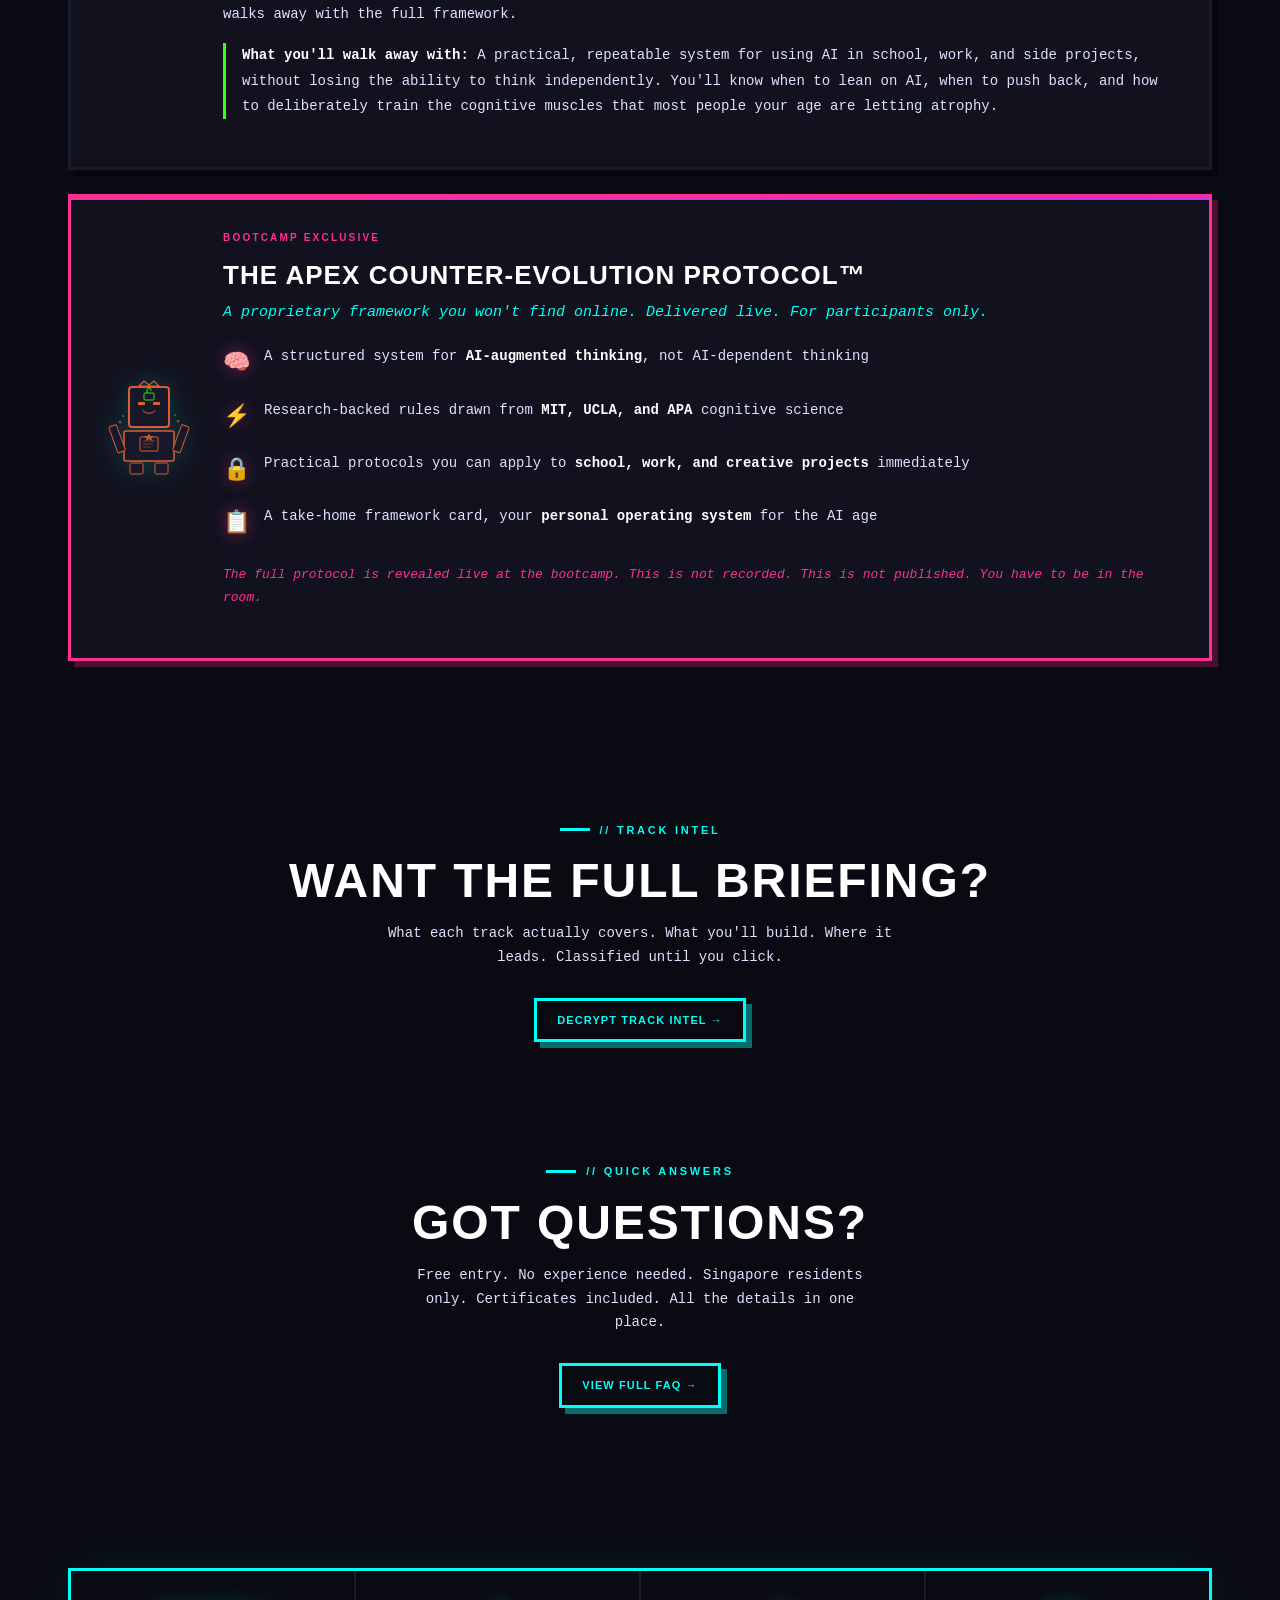
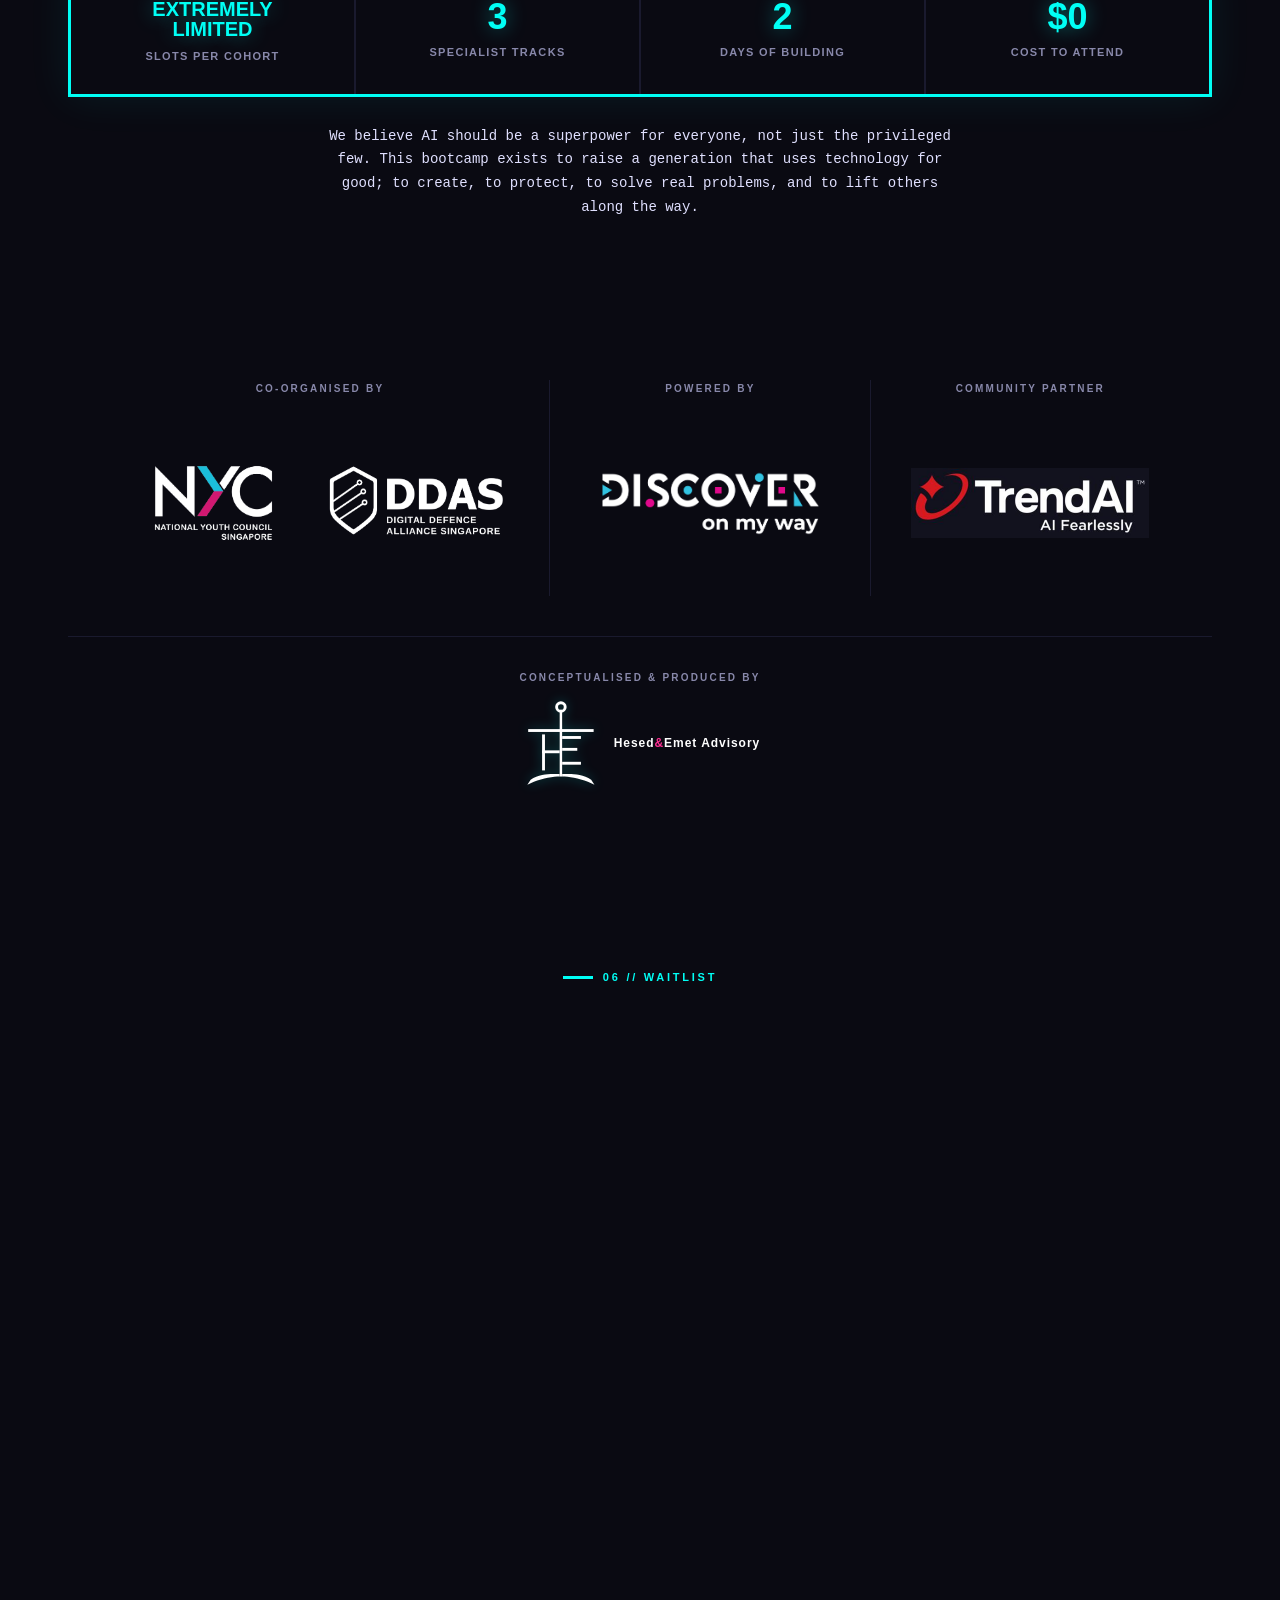
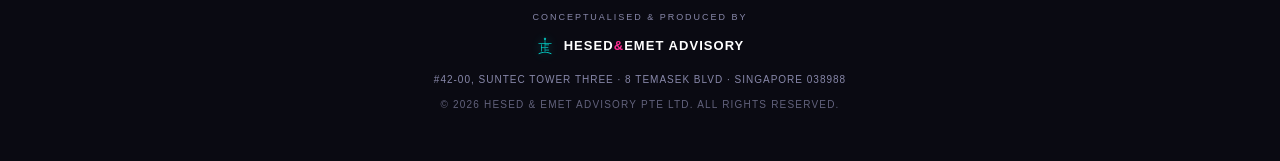
==== commit 3fce2412: "Remove venue info, add full-capacity popup - Removed VENUE line from hero terminal - Schema location" ====
--- a/index.html
+++ b/index.html
@@ -29,7 +29,7 @@
   "eventStatus": "https://schema.org/EventScheduled",
   "location": {
     "@type": "Place",
-    "name": "TrendAI Office",
+    "name": "Singapore",
     "address": {
       "@type": "PostalAddress",
       "addressLocality": "Singapore",
@@ -67,6 +67,17 @@
 <link rel="stylesheet" href="styles.css?v=6"/>
 </head>
 <body>
+
+<div class="popup-overlay" id="popup">
+  <div class="popup-box">
+    <div class="popup-badge">FULL CAPACITY</div>
+    <h2 class="popup-title">Thank You!</h2>
+    <p class="popup-text">Signups for APEX AI Bootcamp 2026 are now <strong>closed</strong>. We've reached full capacity and all slots have been filled.</p>
+    <p class="popup-text">Thank you to everyone who registered. Confirmed participants will receive further details via email.</p>
+    <button class="hud-btn" id="popupClose" type="button">Got It</button>
+  </div>
+</div>
+
 <div class="bg-blocks"></div>
 
 <nav class="hud-nav">
@@ -98,7 +109,6 @@
     <div class="console reveal">
       <div class="ln"><span class="p">&gt;</span> <span class="v">apex.init( bootcamp_2026 )</span></div>
       <div class="ln"><span class="p">DATE:</span> <span class="v">13–14 June 2026 · 10:00–17:00</span></div>
-      <div class="ln"><span class="p">VENUE:</span> <span class="v">TrendAI Office (Singapore)</span></div>
       <div class="ln"><span class="p">WHO:</span> <span class="v">Full-time students · 16–30 · any SG institution · zero XP needed</span></div>
       <div class="ln"><span class="p">TRACKS:</span> <span class="v">Build With AI · Cybersecurity · Entrepreneurship</span></div>
       <div class="ln"><span class="p">STATUS:</span> <span class="v">85M jobs displaced · 97M new roles · pick your side<span class="cursor"></span></span></div>
--- a/styles.css
+++ b/styles.css
@@ -1,4 +1,13 @@
 /* APEX 2026 — Cyberpunk × Roblox */
+/* Popup */
+.popup-overlay{position:fixed;inset:0;z-index:10000;background:rgba(0,0,0,.85);display:flex;align-items:center;justify-content:center;padding:24px;opacity:1;transition:opacity .4s}
+.popup-overlay.hidden{opacity:0;pointer-events:none}
+.popup-box{background:var(--bg2);border:3px solid var(--or);box-shadow:0 0 60px rgba(255,107,53,.25),var(--bs) rgba(255,107,53,.3);padding:40px 36px;max-width:480px;width:100%;text-align:center;position:relative}
+.popup-badge{display:inline-block;background:var(--or);color:#000;font-family:'Orbitron',sans-serif;font-size:11px;font-weight:800;letter-spacing:.2em;padding:6px 16px;margin-bottom:20px}
+.popup-title{font-size:clamp(28px,5vw,40px);color:#fff;margin-bottom:16px}
+.popup-text{font-size:14px;color:var(--tx);line-height:1.7;margin-bottom:12px;max-width:none}
+.popup-text strong{color:var(--or)}
+.popup-box .hud-btn{margin-top:16px}
 @import url('https://fonts.googleapis.com/css2?family=Orbitron:wght@400;700;900&family=Space+Mono:wght@400;700&display=swap');
 :root{--bg:#0a0a12;--bg2:#12121f;--bg3:#1a1a2e;--cy:#00fff5;--pk:#ff2e93;--gn:#39ff14;--or:#ff6b35;--pr:#b833ff;--tx:#e0e0ff;--tx2:#8888aa;--bs:6px 6px 0px}
 *{box-sizing:border-box;margin:0;padding:0}
